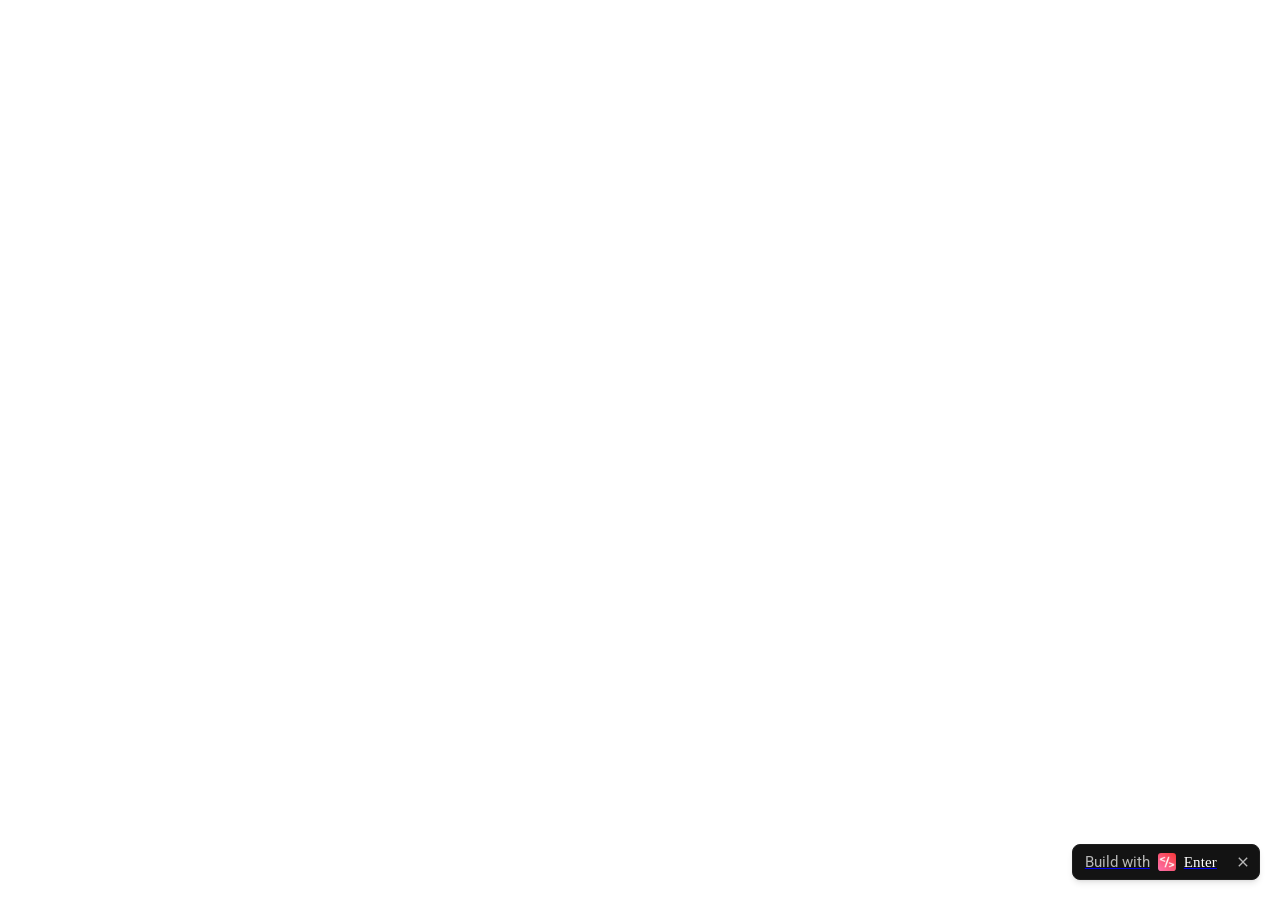
==== index.html @ 70ca48eb "Update index.html" ====
<!DOCTYPE html>
<html lang="en">
  <head>
    <meta charset="UTF-8" />
    <link href="/favicon.ico" rel="icon shortcut" />
    <meta name="viewport" content="width=device-width, initial-scale=1.0" />
    <link rel="preconnect" href="https://fonts.googleapis.com" />
    <link rel="preconnect" href="https://fonts.gstatic.com" crossorigin />
    <link
      href="https://fonts.googleapis.com/css2?family=Bebas+Neue&family=Sora:wght@300;400;600;700&family=Playfair+Display:ital,wght@1,700&display=swap"
      rel="stylesheet"
    />
    <title>Abarie.com – Nigeria's Rib-Cracker</title>
    <meta name="description" content="Enter Generated Project" />
    <meta name="author" content="Enter" />

    <meta property="og:title" content="Enter - chat to build websites & apps" />
    <meta
      property="og:description"
      content="Go from your creative idea to launch your Apps in minutes by Chat and Enter."
    />
    <meta
      property="og:image"
      content="https://jtrrmltzqcfjkvribmwe.supabase.co/storage/v1/object/public/enter/enter-og-image-square-1.jpeg"
    />
    <script type="module" crossorigin src="/assets/index-CHfMSlxr.js"></script>
    <link rel="stylesheet" crossorigin href="/assets/index-CWgQbFQ6.css" />
    <link
      href="https://fonts.googleapis.com/css2?family=Inter:wght@100;200;300;400;500;600;700;800;900;950&family=Poppins:wght@100;200;300;400;500;600;700;800;900;950&family=Roboto:wght@100;200;300;400;500;600;700;800;900;950&display=swap"
      rel="stylesheet"
    />

    <script>
      (function () {
        window.__earlyErrors__ = [];
        window.__earlyConsoleLogs__ = [];

        const earlyErrorHandler = function (event) {
          window.__earlyErrors__.push({
            type: "error",
            message: event.message,
            filename: event.filename,
            lineno: event.lineno,
            colno: event.colno,
            error: event.error
              ? {
                  name: event.error.name,
                  message: event.error.message,
                  stack: event.error.stack,
                }
              : null,
            timestamp: Date.now(),
          });
        };
        window.addEventListener("error", earlyErrorHandler, true);

        const earlyRejectionHandler = function (event) {
          const reason = event.reason;
          window.__earlyErrors__.push({
            type: "unhandledrejection",
            reason:
              reason instanceof Error
                ? {
                    name: reason.name,
                    message: reason.message,
                    stack: reason.stack,
                  }
                : String(reason),
            timestamp: Date.now(),
          });
        };
        window.addEventListener("unhandledrejection", earlyRejectionHandler, true);

        const originalConsoleError = console.error;
        const originalConsoleWarn = console.warn;

        console.error = function (...args) {
          originalConsoleError.apply(console, args);

          window.__earlyConsoleLogs__.push({
            type: "error",
            args: args.map((arg) => {
              if (arg instanceof Error) {
                return {
                  name: arg.name,
                  message: arg.message,
                  stack: arg.stack,
                };
              }
              try {
                return String(arg);
              } catch {
                return "[Unstringifiable]";
              }
            }),
            timestamp: Date.now(),
          });
        };

        console.warn = function (...args) {
          originalConsoleWarn.apply(console, args);

          window.__earlyConsoleLogs__.push({
            type: "warn",
            args: args.map((arg) => {
              try {
                return String(arg);
              } catch {
                return "[Unstringifiable]";
              }
            }),
            timestamp: Date.now(),
          });
        };

        window.__cleanupEarlyErrorHandlers__ = function () {
          window.removeEventListener("error", earlyErrorHandler, true);
          window.removeEventListener("unhandledrejection", earlyRejectionHandler, true);

          console.error = originalConsoleError;
          console.warn = originalConsoleWarn;

          delete window.__cleanupEarlyErrorHandlers__;
        };
      })();

      window.addEventListener("message", (event) => {
        if (event.data.type === "inject-script") {
          try {
            console.log("Executing injector script in sandbox...");

            const script = document.createElement("script");
            script.textContent = event.data.script;
            document.head.appendChild(script);
            console.log("Injector script executed successfully");
          } catch (error) {
            console.error("Failed to execute injector script:", error);
          }
        }
      });
    </script>
    <style>
      #enter-badge {
        z-index: 10000000000;
        position: fixed;
        bottom: 20px;
        right: 20px;
        display: inline-flex;
        align-items: center;
        box-sizing: border-box;

        .build-with-container {
          display: inline-flex;
          padding: 8px 8px 8px 12px;
          align-items: center;
          gap: 18px;
          border-radius: 8px;
          border: 1px solid #1f1f1f;
          background: #131313;
          box-shadow:
            0 4px 6px -1px rgba(0, 0, 0, 0.1),
            0 2px 4px -2px rgba(0, 0, 0, 0.1);
        }

        .content-wrapper {
          display: inline-flex;
          align-items: center;
          gap: 8px;
        }

        .build-with {
          color: rgba(255, 255, 255, 0.7);
          font-family: Roboto;
          font-size: 15px;
          font-style: normal;
          font-weight: 400;
          line-height: normal;
        }

        .favicon {
          width: 18px;
          height: 18px;
          border-radius: 3.111px;
        }

        .title {
          color: #fff;
          font-family: "Ubuntu Sans";
          font-size: 15px;
          font-style: normal;
          font-weight: 500;
          line-height: normal;
          letter-spacing: 0.15px;
        }

        .close-button {
          width: 16px;
          height: 16px;
          flex-shrink: 0;
          aspect-ratio: 1/1;
          display: flex;
          justify-content: center;
          align-items: center;
        }
      }
    </style>
  </head>

  <body>
    <div id="root"></div>
    <!-- IMPORTANT: DO NOT REMOVE THIS SCRIPT TAG OR THIS VERY COMMENT! -->
    <a id="enter-badge" target="_blank" href="https://enter.converge.ai">
      <div class="build-with-container">
        <div class="content-wrapper">
          <span class="build-with">Build with</span>
          <img
            class="favicon"
            src="
[data-uri]
"
          />
          <span class="title">Enter</span>
        </div>
        <div id="enter-badge-close" class="close-button">
          <svg xmlns="http://www.w3.org/2000/svg" width="16" height="16" viewBox="0 0 16 16" fill="none">
            <mask
              id="mask0_9401_50408"
              style="mask-type: luminance"
              maskUnits="userSpaceOnUse"
              x="0"
              y="0"
              width="16"
              height="16"
            >
              <rect width="16" height="16" fill="white"></rect>
            </mask>
            <g mask="url(#mask0_9401_50408)">
              <path
                d="M4.26683 12.6673L3.3335 11.734L7.06683 8.00065L3.3335 4.26732L4.26683 3.33398L8.00016 7.06732L11.7335 3.33398L12.6668 4.26732L8.9335 8.00065L12.6668 11.734L11.7335 12.6673L8.00016 8.93398L4.26683 12.6673Z"
                fill="white"
                fill-opacity="0.7"
              ></path>
            </g>
          </svg>
        </div>
      </div>
    </a>
    <script>
      if (window.self !== window.top || navigator.userAgent.includes("puppeteer")) {
        var badge = document.getElementById("enter-badge");
        if (badge) {
          badge.style.display = "none";
        }
      }
      var closeButton = document.getElementById("enter-badge-close");
      if (closeButton) {
        closeButton.addEventListener("click", function (event) {
          event.preventDefault();
          event.stopPropagation();
          var badge = document.getElementById("enter-badge");
          if (badge) {
            badge.style.display = "none";
          }
        });
      }
    </script>
  </body>
</html>
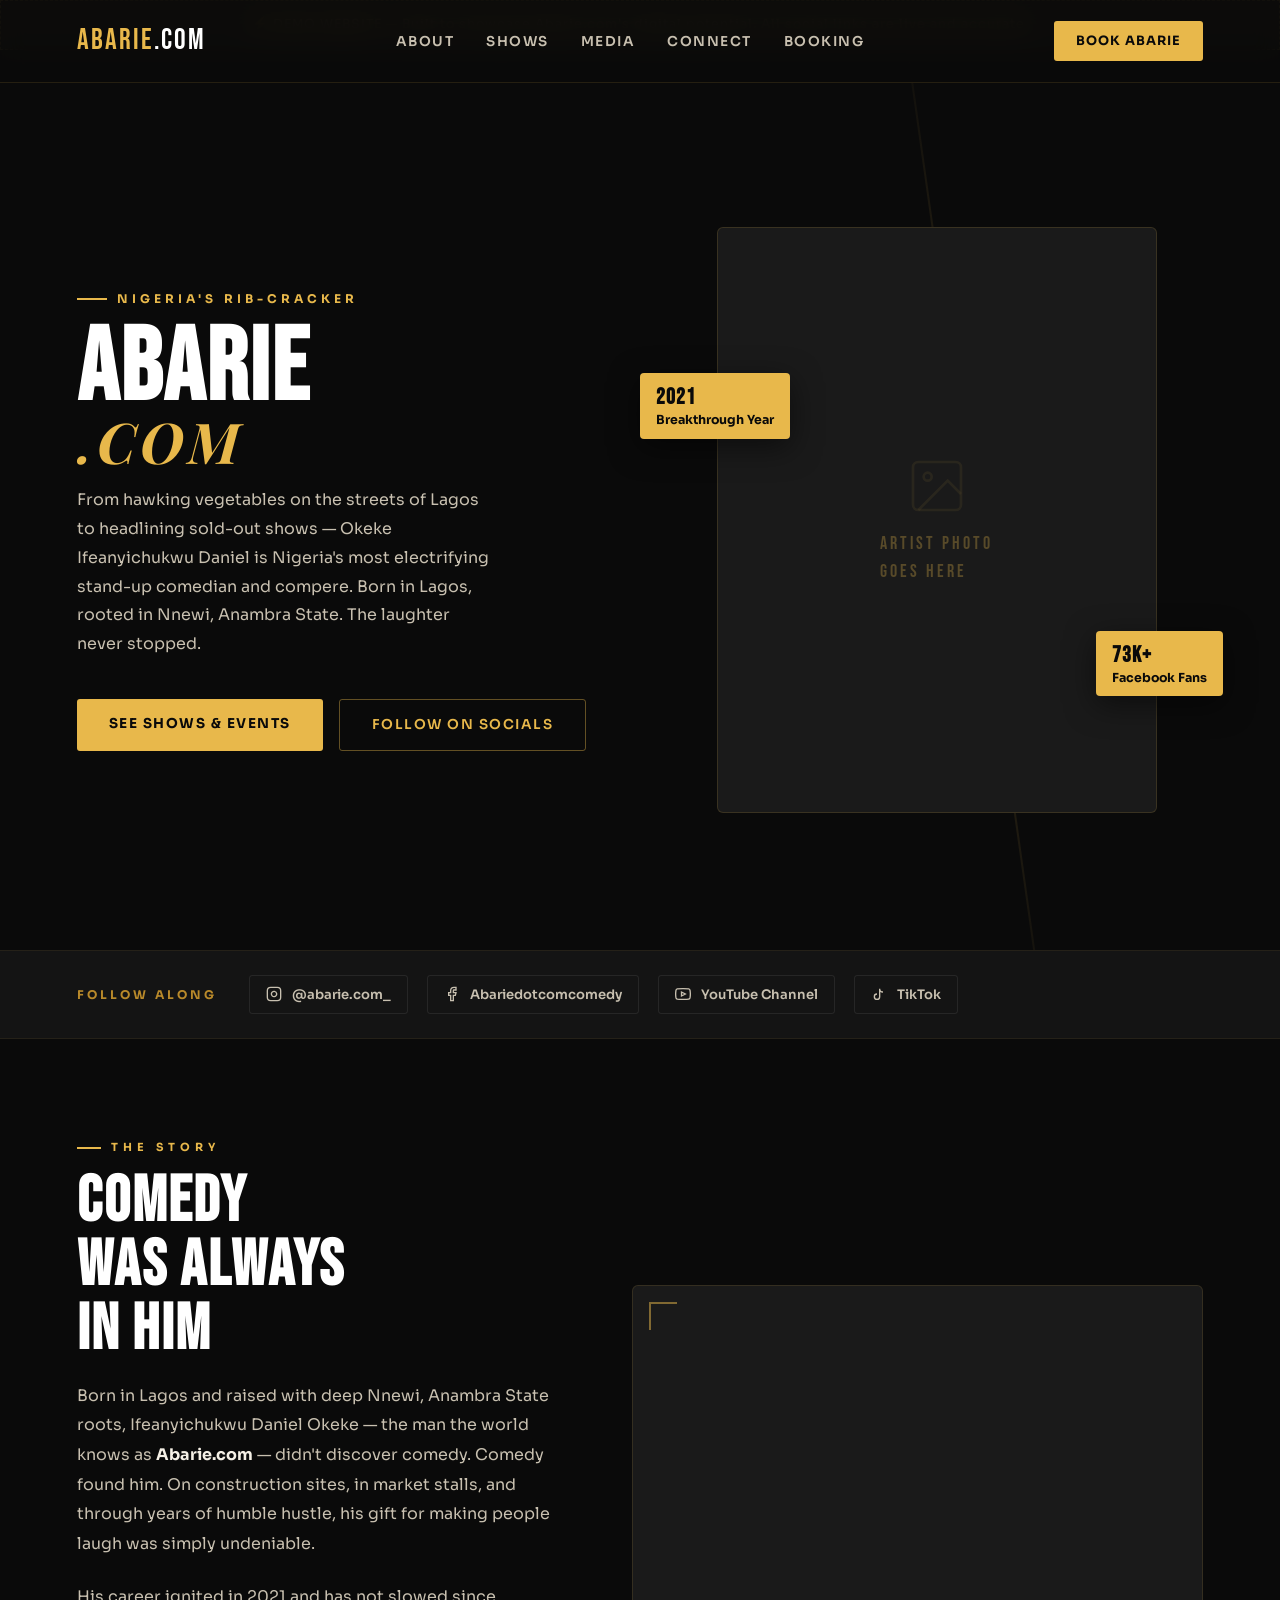
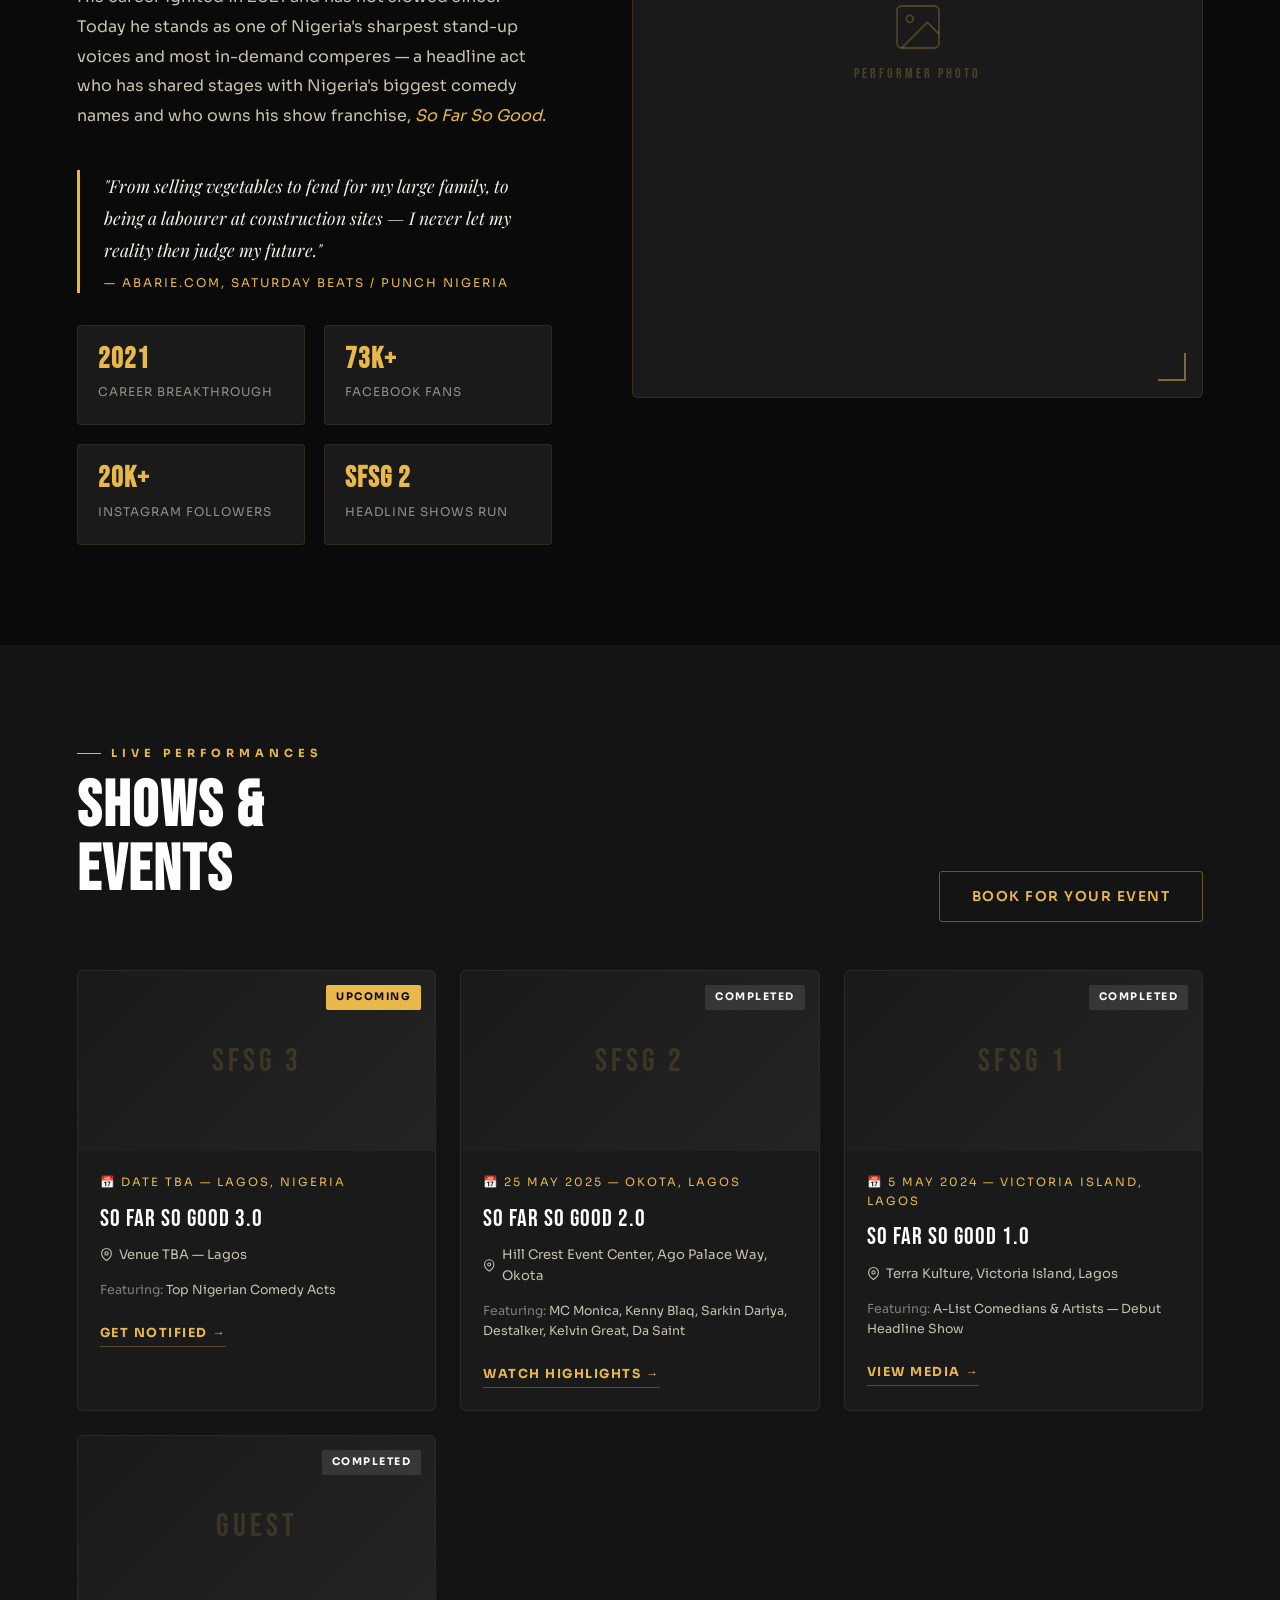
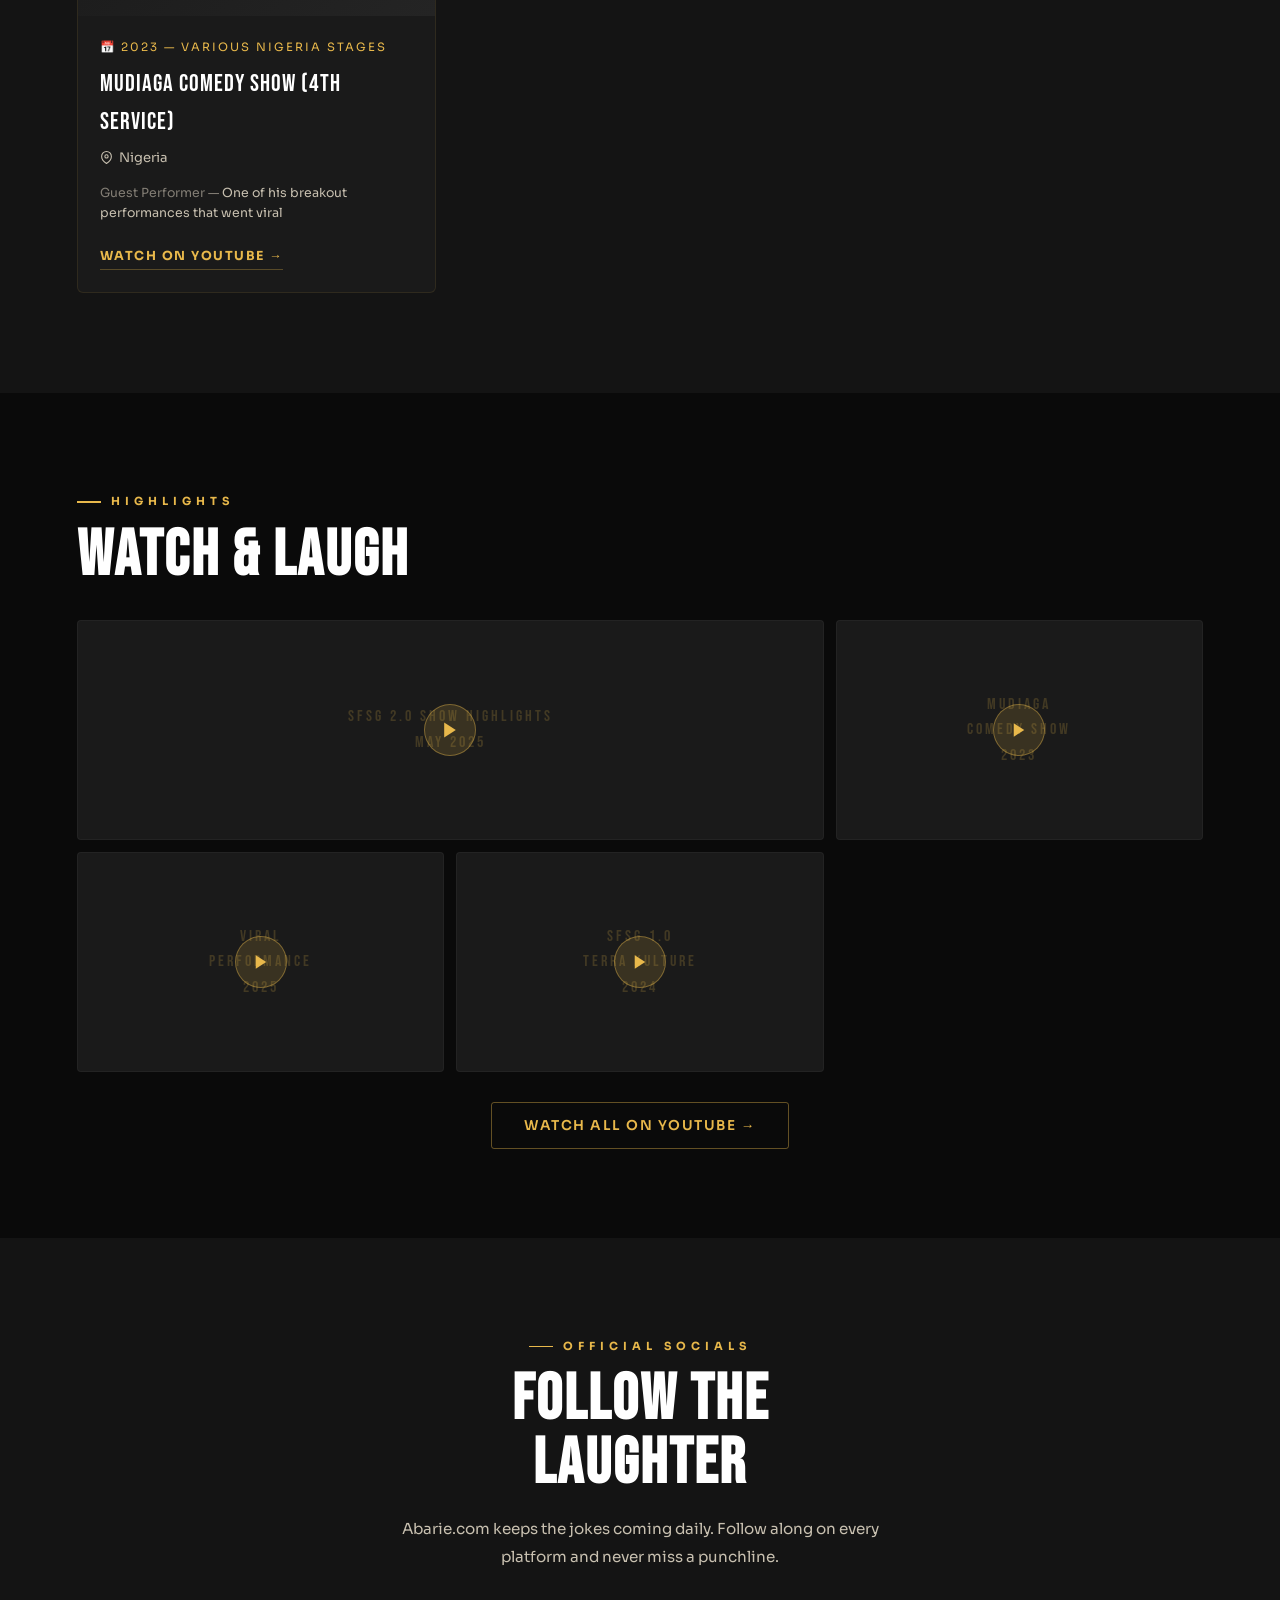
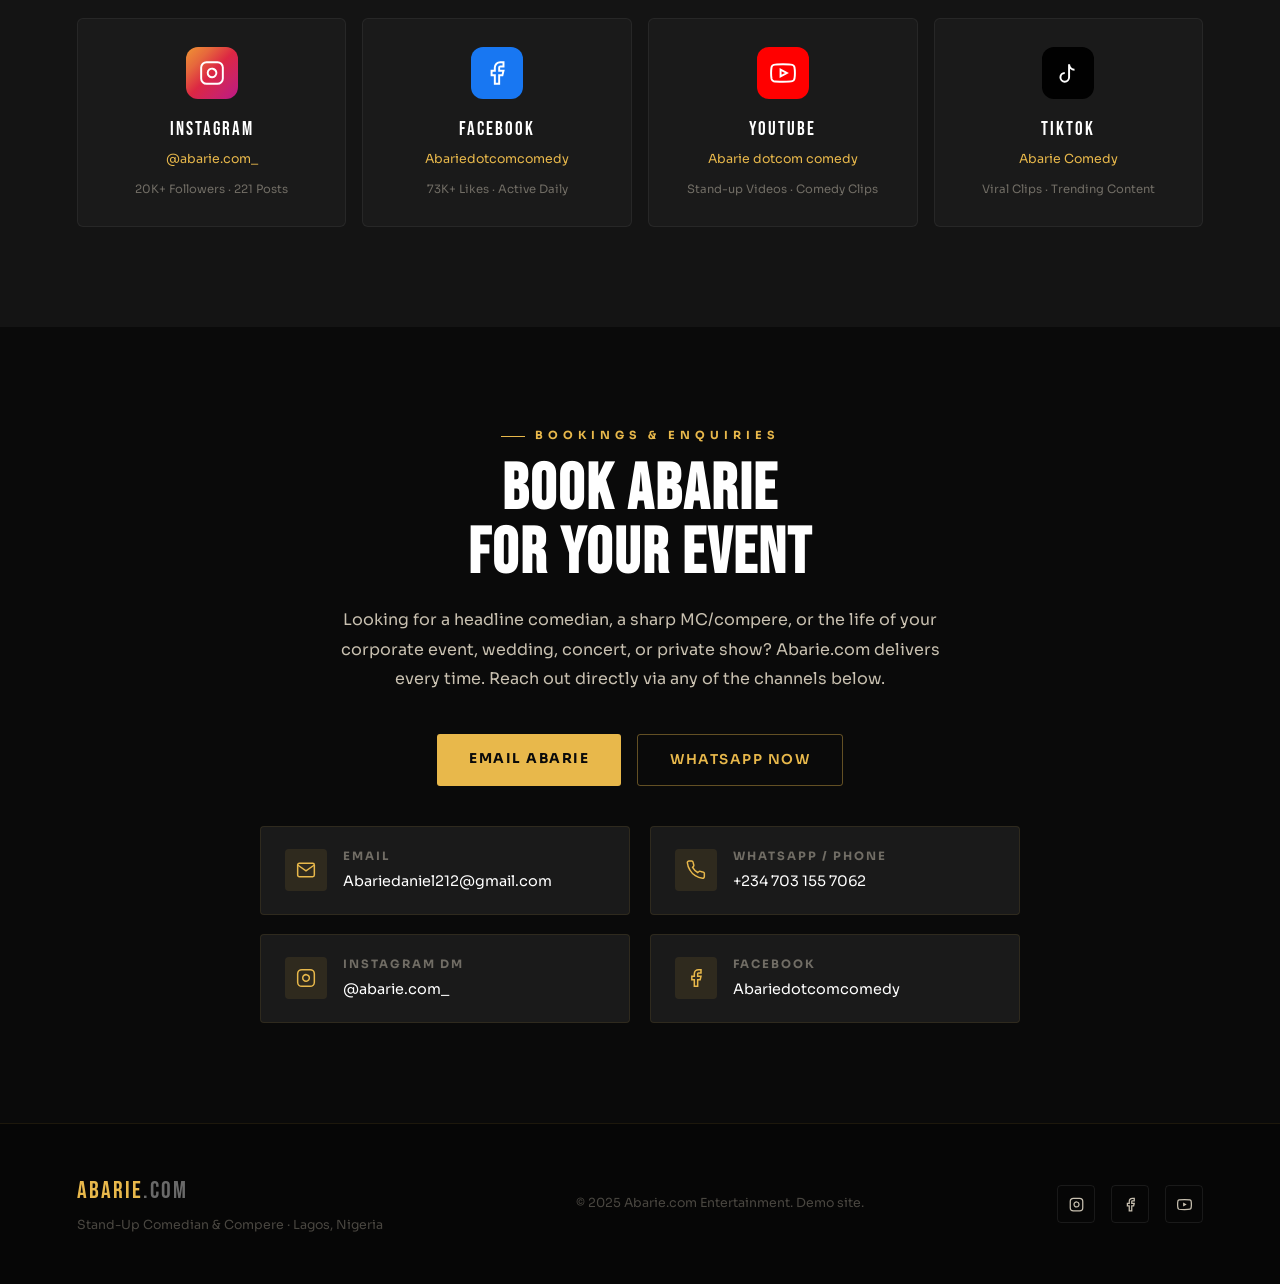
==== commit c2d554c0: "Update index.html" ====
--- a/index.html
+++ b/index.html
@@ -1,268 +1,428 @@
 <!DOCTYPE html>
 <html lang="en">
-  <head>
-    <meta charset="UTF-8" />
-    <link href="/favicon.ico" rel="icon shortcut" />
-    <meta name="viewport" content="width=device-width, initial-scale=1.0" />
-    <link rel="preconnect" href="https://fonts.googleapis.com" />
-    <link rel="preconnect" href="https://fonts.gstatic.com" crossorigin />
-    <link
-      href="https://fonts.googleapis.com/css2?family=Bebas+Neue&family=Sora:wght@300;400;600;700&family=Playfair+Display:ital,wght@1,700&display=swap"
-      rel="stylesheet"
-    />
-    <title>Abarie.com – Nigeria's Rib-Cracker</title>
-    <meta name="description" content="Enter Generated Project" />
-    <meta name="author" content="Enter" />
-
-    <meta property="og:title" content="Enter - chat to build websites & apps" />
-    <meta
-      property="og:description"
-      content="Go from your creative idea to launch your Apps in minutes by Chat and Enter."
-    />
-    <meta
-      property="og:image"
-      content="https://jtrrmltzqcfjkvribmwe.supabase.co/storage/v1/object/public/enter/enter-og-image-square-1.jpeg"
-    />
-    <script type="module" crossorigin src="/assets/index-CHfMSlxr.js"></script>
-    <link rel="stylesheet" crossorigin href="/assets/index-CWgQbFQ6.css" />
-    <link
-      href="https://fonts.googleapis.com/css2?family=Inter:wght@100;200;300;400;500;600;700;800;900;950&family=Poppins:wght@100;200;300;400;500;600;700;800;900;950&family=Roboto:wght@100;200;300;400;500;600;700;800;900;950&display=swap"
-      rel="stylesheet"
-    />
-
-    <script>
-      (function () {
-        window.__earlyErrors__ = [];
-        window.__earlyConsoleLogs__ = [];
-
-        const earlyErrorHandler = function (event) {
-          window.__earlyErrors__.push({
-            type: "error",
-            message: event.message,
-            filename: event.filename,
-            lineno: event.lineno,
-            colno: event.colno,
-            error: event.error
-              ? {
-                  name: event.error.name,
-                  message: event.error.message,
-                  stack: event.error.stack,
-                }
-              : null,
-            timestamp: Date.now(),
-          });
-        };
-        window.addEventListener("error", earlyErrorHandler, true);
-
-        const earlyRejectionHandler = function (event) {
-          const reason = event.reason;
-          window.__earlyErrors__.push({
-            type: "unhandledrejection",
-            reason:
-              reason instanceof Error
-                ? {
-                    name: reason.name,
-                    message: reason.message,
-                    stack: reason.stack,
-                  }
-                : String(reason),
-            timestamp: Date.now(),
-          });
-        };
-        window.addEventListener("unhandledrejection", earlyRejectionHandler, true);
-
-        const originalConsoleError = console.error;
-        const originalConsoleWarn = console.warn;
-
-        console.error = function (...args) {
-          originalConsoleError.apply(console, args);
-
-          window.__earlyConsoleLogs__.push({
-            type: "error",
-            args: args.map((arg) => {
-              if (arg instanceof Error) {
-                return {
-                  name: arg.name,
-                  message: arg.message,
-                  stack: arg.stack,
-                };
-              }
-              try {
-                return String(arg);
-              } catch {
-                return "[Unstringifiable]";
-              }
-            }),
-            timestamp: Date.now(),
-          });
-        };
-
-        console.warn = function (...args) {
-          originalConsoleWarn.apply(console, args);
-
-          window.__earlyConsoleLogs__.push({
-            type: "warn",
-            args: args.map((arg) => {
-              try {
-                return String(arg);
-              } catch {
-                return "[Unstringifiable]";
-              }
-            }),
-            timestamp: Date.now(),
-          });
-        };
-
-        window.__cleanupEarlyErrorHandlers__ = function () {
-          window.removeEventListener("error", earlyErrorHandler, true);
-          window.removeEventListener("unhandledrejection", earlyRejectionHandler, true);
-
-          console.error = originalConsoleError;
-          console.warn = originalConsoleWarn;
-
-          delete window.__cleanupEarlyErrorHandlers__;
-        };
-      })();
-
-      window.addEventListener("message", (event) => {
-        if (event.data.type === "inject-script") {
-          try {
-            console.log("Executing injector script in sandbox...");
-
-            const script = document.createElement("script");
-            script.textContent = event.data.script;
-            document.head.appendChild(script);
-            console.log("Injector script executed successfully");
-          } catch (error) {
-            console.error("Failed to execute injector script:", error);
-          }
-        }
-      });
-    </script>
-    <style>
-      #enter-badge {
-        z-index: 10000000000;
-        position: fixed;
-        bottom: 20px;
-        right: 20px;
-        display: inline-flex;
-        align-items: center;
-        box-sizing: border-box;
-
-        .build-with-container {
-          display: inline-flex;
-          padding: 8px 8px 8px 12px;
-          align-items: center;
-          gap: 18px;
-          border-radius: 8px;
-          border: 1px solid #1f1f1f;
-          background: #131313;
-          box-shadow:
-            0 4px 6px -1px rgba(0, 0, 0, 0.1),
-            0 2px 4px -2px rgba(0, 0, 0, 0.1);
-        }
-
-        .content-wrapper {
-          display: inline-flex;
-          align-items: center;
-          gap: 8px;
-        }
-
-        .build-with {
-          color: rgba(255, 255, 255, 0.7);
-          font-family: Roboto;
-          font-size: 15px;
-          font-style: normal;
-          font-weight: 400;
-          line-height: normal;
-        }
-
-        .favicon {
-          width: 18px;
-          height: 18px;
-          border-radius: 3.111px;
-        }
-
-        .title {
-          color: #fff;
-          font-family: "Ubuntu Sans";
-          font-size: 15px;
-          font-style: normal;
-          font-weight: 500;
-          line-height: normal;
-          letter-spacing: 0.15px;
-        }
-
-        .close-button {
-          width: 16px;
-          height: 16px;
-          flex-shrink: 0;
-          aspect-ratio: 1/1;
-          display: flex;
-          justify-content: center;
-          align-items: center;
-        }
-      }
-    </style>
-  </head>
-
-  <body>
-    <div id="root"></div>
-    <!-- IMPORTANT: DO NOT REMOVE THIS SCRIPT TAG OR THIS VERY COMMENT! -->
-    <a id="enter-badge" target="_blank" href="https://enter.converge.ai">
-      <div class="build-with-container">
-        <div class="content-wrapper">
-          <span class="build-with">Build with</span>
-          <img
-            class="favicon"
-            src="
-[data-uri]
-"
-          />
-          <span class="title">Enter</span>
-        </div>
-        <div id="enter-badge-close" class="close-button">
-          <svg xmlns="http://www.w3.org/2000/svg" width="16" height="16" viewBox="0 0 16 16" fill="none">
-            <mask
-              id="mask0_9401_50408"
-              style="mask-type: luminance"
-              maskUnits="userSpaceOnUse"
-              x="0"
-              y="0"
-              width="16"
-              height="16"
-            >
-              <rect width="16" height="16" fill="white"></rect>
-            </mask>
-            <g mask="url(#mask0_9401_50408)">
-              <path
-                d="M4.26683 12.6673L3.3335 11.734L7.06683 8.00065L3.3335 4.26732L4.26683 3.33398L8.00016 7.06732L11.7335 3.33398L12.6668 4.26732L8.9335 8.00065L12.6668 11.734L11.7335 12.6673L8.00016 8.93398L4.26683 12.6673Z"
-                fill="white"
-                fill-opacity="0.7"
-              ></path>
-            </g>
-          </svg>
-        </div>
-      </div>
-    </a>
-    <script>
-      if (window.self !== window.top || navigator.userAgent.includes("puppeteer")) {
-        var badge = document.getElementById("enter-badge");
-        if (badge) {
-          badge.style.display = "none";
-        }
-      }
-      var closeButton = document.getElementById("enter-badge-close");
-      if (closeButton) {
-        closeButton.addEventListener("click", function (event) {
-          event.preventDefault();
-          event.stopPropagation();
-          var badge = document.getElementById("enter-badge");
-          if (badge) {
-            badge.style.display = "none";
-          }
-        });
-      }
-    </script>
-  </body>
+<head>
+  <meta charset="UTF-8" />
+  <meta name="viewport" content="width=device-width, initial-scale=1.0"/>
+  <title>Abarie.com – Nigeria's Rib-Cracker</title>
+  <link href="https://fonts.googleapis.com/css2?family=Bebas+Neue&family=Sora:wght@300;400;600;700&family=Playfair+Display:ital,wght@1,700&display=swap" rel="stylesheet"/>
+  <style>
+    :root {
+      --black:    #0a0a0a;
+      --deepGray: #141414;
+      --card:     #1a1a1a;
+      --gold:     #e8b84b;
+      --goldDim:  #b8892a;
+      --cream:    #f5f0e6;
+      --white:    #ffffff;
+      --text:     #c8c0b0;
+      --accent:   #e84b4b;
+    }
+    *, *::before, *::after { box-sizing: border-box; margin: 0; padding: 0; }
+    html { scroll-behavior: smooth; }
+    body { background: var(--black); color: var(--text); font-family: 'Sora', sans-serif; font-size: 16px; line-height: 1.6; overflow-x: hidden; }
+
+    /* NAV */
+    nav { position: fixed; top: 0; left: 0; right: 0; z-index: 100; display: flex; align-items: center; justify-content: space-between; padding: 18px 6vw; background: rgba(10,10,10,0.85); backdrop-filter: blur(14px); border-bottom: 1px solid rgba(232,184,75,0.12); }
+    .nav-logo { font-family: 'Bebas Neue', sans-serif; font-size: 1.8rem; color: var(--gold); letter-spacing: 2px; text-decoration: none; }
+    .nav-logo span { color: var(--white); }
+    .nav-links { display: flex; gap: 2rem; list-style: none; }
+    .nav-links a { color: var(--text); text-decoration: none; font-size: 0.85rem; font-weight: 600; letter-spacing: 1.5px; text-transform: uppercase; transition: color .2s; }
+    .nav-links a:hover { color: var(--gold); }
+    .nav-book { background: var(--gold); color: var(--black); padding: 10px 22px; border-radius: 3px; font-size: 0.8rem; font-weight: 700; letter-spacing: 1px; text-transform: uppercase; text-decoration: none; transition: background .2s; }
+    .nav-book:hover { background: var(--goldDim); }
+
+    /* HERO */
+    .hero { min-height: 100vh; display: grid; grid-template-columns: 1fr 1fr; align-items: center; padding: 120px 6vw 80px; gap: 60px; position: relative; overflow: hidden; }
+    .hero::before { content: ''; position: absolute; top: -10%; right: 30%; width: 2px; height: 130%; background: linear-gradient(to bottom, transparent, var(--gold), transparent); opacity: 0.18; transform: rotate(-8deg); transform-origin: top; }
+    .hero-tag { font-size: 0.75rem; letter-spacing: 4px; text-transform: uppercase; color: var(--gold); font-weight: 700; margin-bottom: 1rem; display: flex; align-items: center; gap: 10px; }
+    .hero-tag::before { content: ''; display: inline-block; width: 30px; height: 2px; background: var(--gold); }
+    .hero h1 { font-family: 'Bebas Neue', sans-serif; font-size: clamp(4rem, 8vw, 8rem); line-height: 0.9; color: var(--white); letter-spacing: 2px; margin-bottom: 1.2rem; }
+    .hero h1 em { font-family: 'Playfair Display', serif; color: var(--gold); font-size: 0.55em; display: block; letter-spacing: 4px; }
+    .hero-desc { font-size: 1rem; color: var(--text); max-width: 420px; margin-bottom: 2.5rem; line-height: 1.8; }
+    .hero-btns { display: flex; gap: 1rem; flex-wrap: wrap; }
+    .btn-primary { background: var(--gold); color: var(--black); padding: 14px 32px; border-radius: 3px; font-weight: 700; font-size: 0.85rem; letter-spacing: 1.5px; text-transform: uppercase; text-decoration: none; transition: transform .15s, background .2s; }
+    .btn-primary:hover { background: var(--goldDim); transform: translateY(-2px); }
+    .btn-outline { border: 1.5px solid rgba(232,184,75,0.4); color: var(--gold); padding: 14px 32px; border-radius: 3px; font-weight: 600; font-size: 0.85rem; letter-spacing: 1.5px; text-transform: uppercase; text-decoration: none; transition: border-color .2s, background .2s; }
+    .btn-outline:hover { border-color: var(--gold); background: rgba(232,184,75,0.06); }
+    .hero-img-wrap { position: relative; display: flex; justify-content: center; }
+    .hero-img-frame { width: 100%; max-width: 440px; aspect-ratio: 3/4; background: var(--card); border-radius: 6px; overflow: hidden; position: relative; border: 1px solid rgba(232,184,75,0.15); }
+    .hero-img-placeholder { width: 100%; height: 100%; display: flex; flex-direction: column; align-items: center; justify-content: center; gap: 12px; color: rgba(232,184,75,0.3); font-family: 'Bebas Neue', sans-serif; font-size: 1.1rem; letter-spacing: 3px; }
+    .hero-img-placeholder svg { opacity: 0.25; }
+    .stat-chip { position: absolute; background: var(--gold); color: var(--black); border-radius: 4px; padding: 10px 16px; font-weight: 700; font-size: 0.78rem; line-height: 1.3; box-shadow: 0 8px 30px rgba(0,0,0,0.5); }
+    .stat-chip span { display: block; font-size: 1.4rem; font-family: 'Bebas Neue', sans-serif; letter-spacing: 1px; }
+    .stat-chip.left { left: -30px; top: 25%; }
+    .stat-chip.bottom { right: -20px; bottom: 20%; }
+
+    /* SOCIAL STRIP */
+    .social-strip { background: var(--deepGray); border-top: 1px solid rgba(232,184,75,0.08); border-bottom: 1px solid rgba(232,184,75,0.08); padding: 24px 6vw; display: flex; align-items: center; gap: 2rem; flex-wrap: wrap; }
+    .social-strip p { font-size: 0.75rem; letter-spacing: 3px; text-transform: uppercase; color: var(--goldDim); font-weight: 700; white-space: nowrap; }
+    .social-icons { display: flex; gap: 1.2rem; flex-wrap: wrap; }
+    .social-link { display: flex; align-items: center; gap: 10px; text-decoration: none; color: var(--text); font-size: 0.82rem; font-weight: 600; padding: 8px 16px; border: 1px solid rgba(255,255,255,0.08); border-radius: 3px; transition: border-color .2s, color .2s; }
+    .social-link:hover { border-color: var(--gold); color: var(--gold); }
+
+    /* SECTIONS */
+    section { padding: 100px 6vw; }
+    .section-tag { font-size: 0.7rem; letter-spacing: 5px; text-transform: uppercase; color: var(--gold); font-weight: 700; margin-bottom: 0.8rem; display: flex; align-items: center; gap: 10px; }
+    .section-tag::before { content: ''; display: inline-block; width: 24px; height: 1.5px; background: var(--gold); }
+    .section-title { font-family: 'Bebas Neue', sans-serif; font-size: clamp(2.4rem, 5vw, 4rem); color: var(--white); letter-spacing: 2px; line-height: 1; margin-bottom: 1.2rem; }
+    .section-body { color: var(--text); max-width: 600px; line-height: 1.85; margin-bottom: 2.5rem; }
+
+    /* ABOUT */
+    .about-grid { display: grid; grid-template-columns: 1fr 1.2fr; gap: 80px; align-items: center; }
+    .about-facts { margin-top: 2rem; display: grid; grid-template-columns: 1fr 1fr; gap: 1.2rem; }
+    .fact-card { background: var(--card); border: 1px solid rgba(232,184,75,0.1); border-radius: 4px; padding: 20px; }
+    .fact-card strong { display: block; font-family: 'Bebas Neue', sans-serif; font-size: 1.8rem; color: var(--gold); letter-spacing: 1px; line-height: 1; margin-bottom: 4px; }
+    .fact-card small { font-size: 0.75rem; letter-spacing: 1px; color: rgba(200,192,176,0.7); text-transform: uppercase; }
+    .quote-block { border-left: 3px solid var(--gold); padding-left: 24px; margin-top: 2rem; }
+    .quote-block p { font-family: 'Playfair Display', serif; font-style: italic; font-size: 1.1rem; color: var(--cream); line-height: 1.8; }
+    .quote-block cite { display: block; margin-top: 8px; font-size: 0.75rem; letter-spacing: 2px; text-transform: uppercase; color: var(--gold); font-style: normal; }
+    .about-image { width: 100%; aspect-ratio: 4/5; background: var(--card); border-radius: 6px; position: relative; overflow: hidden; border: 1px solid rgba(232,184,75,0.12); display: flex; align-items: center; justify-content: center; }
+    .about-image-placeholder { text-align: center; color: rgba(232,184,75,0.25); font-family: 'Bebas Neue', sans-serif; letter-spacing: 3px; font-size: 0.9rem; }
+    .about-image::before, .about-image::after { content: ''; position: absolute; width: 28px; height: 28px; border-color: var(--gold); border-style: solid; opacity: 0.5; }
+    .about-image::before { top: 16px; left: 16px; border-width: 2px 0 0 2px; }
+    .about-image::after { bottom: 16px; right: 16px; border-width: 0 2px 2px 0; }
+
+    /* SHOWS */
+    .shows-bg { background: var(--deepGray); }
+    .shows-header { display: flex; align-items: flex-end; justify-content: space-between; margin-bottom: 3rem; flex-wrap: wrap; gap: 1rem; }
+    .shows-grid { display: grid; grid-template-columns: repeat(auto-fill, minmax(300px, 1fr)); gap: 1.5rem; }
+    .show-card { background: var(--card); border: 1px solid rgba(232,184,75,0.1); border-radius: 6px; overflow: hidden; transition: border-color .25s, transform .2s; }
+    .show-card:hover { border-color: var(--gold); transform: translateY(-4px); }
+    .show-card-thumb { height: 180px; background: linear-gradient(135deg, #1a1a1a 0%, #242424 100%); display: flex; align-items: center; justify-content: center; position: relative; overflow: hidden; }
+    .show-card-thumb .show-label { font-family: 'Bebas Neue', sans-serif; font-size: 2rem; color: rgba(232,184,75,0.15); letter-spacing: 4px; }
+    .show-badge { position: absolute; top: 14px; right: 14px; color: white; font-size: 0.65rem; font-weight: 700; letter-spacing: 1.5px; text-transform: uppercase; padding: 4px 10px; border-radius: 2px; }
+    .show-badge.past { background: rgba(255,255,255,0.1); }
+    .show-badge.upcoming { background: var(--gold); color: var(--black); }
+    .show-card-body { padding: 22px; }
+    .show-card-date { font-size: 0.72rem; letter-spacing: 2px; text-transform: uppercase; color: var(--gold); margin-bottom: 8px; }
+    .show-card-title { font-family: 'Bebas Neue', sans-serif; font-size: 1.5rem; color: var(--white); letter-spacing: 1px; margin-bottom: 6px; }
+    .show-card-venue { font-size: 0.82rem; color: var(--text); margin-bottom: 16px; display: flex; align-items: center; gap: 6px; }
+    .show-card-feat { font-size: 0.78rem; color: rgba(200,192,176,0.6); margin-bottom: 18px; }
+    .show-card-feat span { color: var(--text); }
+    .show-card-link { display: inline-block; font-size: 0.78rem; font-weight: 700; letter-spacing: 1.5px; text-transform: uppercase; color: var(--gold); text-decoration: none; border-bottom: 1px solid rgba(232,184,75,0.3); padding-bottom: 2px; transition: border-color .2s; }
+    .show-card-link:hover { border-color: var(--gold); }
+
+    /* MEDIA */
+    .media-grid { display: grid; grid-template-columns: repeat(3, 1fr); grid-template-rows: repeat(2, 220px); gap: 12px; }
+    .media-cell { background: var(--card); border-radius: 4px; display: flex; align-items: center; justify-content: center; overflow: hidden; position: relative; border: 1px solid rgba(255,255,255,0.04); transition: border-color .2s; cursor: pointer; }
+    .media-cell:hover { border-color: rgba(232,184,75,0.3); }
+    .media-cell.wide { grid-column: span 2; }
+    .media-cell-label { font-family: 'Bebas Neue', sans-serif; font-size: 1rem; letter-spacing: 3px; color: rgba(232,184,75,0.2); text-align: center; padding: 16px; }
+    .play-btn { position: absolute; width: 52px; height: 52px; background: rgba(232,184,75,0.15); border: 1.5px solid rgba(232,184,75,0.4); border-radius: 50%; display: flex; align-items: center; justify-content: center; color: var(--gold); transition: background .2s; }
+    .media-cell:hover .play-btn { background: rgba(232,184,75,0.3); }
+
+    /* CONNECT */
+    .connect-bg { background: var(--deepGray); }
+    .connect-grid { display: grid; grid-template-columns: repeat(auto-fill, minmax(220px, 1fr)); gap: 1rem; }
+    .platform-card { background: var(--card); border: 1px solid rgba(255,255,255,0.06); border-radius: 6px; padding: 28px 24px; text-align: center; transition: border-color .25s, transform .2s; text-decoration: none; display: block; }
+    .platform-card:hover { border-color: var(--gold); transform: translateY(-4px); }
+    .platform-icon { width: 52px; height: 52px; border-radius: 12px; margin: 0 auto 16px; display: flex; align-items: center; justify-content: center; font-size: 1.6rem; }
+    .platform-name { font-family: 'Bebas Neue', sans-serif; font-size: 1.2rem; color: var(--white); letter-spacing: 2px; margin-bottom: 4px; }
+    .platform-handle { font-size: 0.78rem; color: var(--gold); margin-bottom: 10px; }
+    .platform-stat { font-size: 0.72rem; color: rgba(200,192,176,0.5); }
+
+    /* BOOKING */
+    .booking-wrap { max-width: 760px; margin: 0 auto; text-align: center; }
+    .booking-wrap .section-tag { justify-content: center; }
+    .booking-wrap .section-body { margin: 0 auto 2.5rem; text-align: center; }
+    .contact-grid { display: grid; grid-template-columns: 1fr 1fr; gap: 1.2rem; margin-top: 2.5rem; text-align: left; }
+    .contact-item { background: var(--card); border: 1px solid rgba(232,184,75,0.1); border-radius: 4px; padding: 20px 24px; display: flex; align-items: center; gap: 16px; }
+    .contact-icon { width: 42px; height: 42px; background: rgba(232,184,75,0.1); border-radius: 4px; display: flex; align-items: center; justify-content: center; flex-shrink: 0; color: var(--gold); }
+    .contact-item strong { display: block; font-size: 0.72rem; letter-spacing: 2px; text-transform: uppercase; color: rgba(200,192,176,0.5); margin-bottom: 3px; }
+    .contact-item a, .contact-item span { font-size: 0.9rem; color: var(--white); text-decoration: none; }
+    .contact-item a:hover { color: var(--gold); }
+
+    /* FOOTER */
+    footer { background: #060606; border-top: 1px solid rgba(232,184,75,0.1); padding: 48px 6vw; display: flex; align-items: center; justify-content: space-between; flex-wrap: wrap; gap: 1.5rem; }
+    .footer-logo { font-family: 'Bebas Neue', sans-serif; font-size: 1.5rem; color: var(--gold); letter-spacing: 2px; }
+    .footer-logo span { color: rgba(255,255,255,0.4); }
+    footer p { font-size: 0.78rem; color: rgba(200,192,176,0.35); }
+    .footer-social { display: flex; gap: 1rem; }
+    .footer-social a { width: 38px; height: 38px; border: 1px solid rgba(255,255,255,0.08); border-radius: 4px; display: flex; align-items: center; justify-content: center; color: var(--text); text-decoration: none; font-size: 0.85rem; transition: border-color .2s, color .2s; }
+    .footer-social a:hover { border-color: var(--gold); color: var(--gold); }
+
+    /* DEMO BANNER */
+    .demo-banner { background: rgba(232,184,75,0.08); border: 1px dashed rgba(232,184,75,0.35); text-align: center; padding: 14px 24px; font-size: 0.78rem; color: var(--gold); letter-spacing: 1px; }
+
+    /* RESPONSIVE */
+    @media (max-width: 900px) {
+      .hero { grid-template-columns: 1fr; padding-top: 100px; }
+      .hero-img-wrap { display: none; }
+      .about-grid { grid-template-columns: 1fr; }
+      .about-image { max-height: 300px; }
+      .media-grid { grid-template-columns: 1fr 1fr; }
+      .media-cell.wide { grid-column: span 1; }
+      .contact-grid { grid-template-columns: 1fr; }
+      .nav-links { display: none; }
+    }
+    @media (max-width: 600px) {
+      section { padding: 70px 5vw; }
+      .about-facts { grid-template-columns: 1fr 1fr; }
+      .media-grid { grid-template-columns: 1fr; grid-template-rows: auto; }
+    }
+  </style>
+</head>
+<body>
+
+  <div class="demo-banner">
+    ⚡ DEMO WEBSITE — Built to showcase Abarie.com's digital potential. All social links are live and accurate.
+  </div>
+
+  <nav>
+    <a href="#top" class="nav-logo">ABARIE<span>.COM</span></a>
+    <ul class="nav-links">
+      <li><a href="#about">About</a></li>
+      <li><a href="#shows">Shows</a></li>
+      <li><a href="#media">Media</a></li>
+      <li><a href="#connect">Connect</a></li>
+      <li><a href="#booking">Booking</a></li>
+    </ul>
+    <a href="#booking" class="nav-book">Book Abarie</a>
+  </nav>
+
+  <section class="hero" id="top">
+    <div class="hero-copy">
+      <div class="hero-tag">Nigeria's Rib-Cracker</div>
+      <h1>ABARIE<em>.COM</em></h1>
+      <p class="hero-desc">
+        From hawking vegetables on the streets of Lagos to headlining sold-out shows — Okeke Ifeanyichukwu Daniel is Nigeria's most electrifying stand-up comedian and compere. Born in Lagos, rooted in Nnewi, Anambra State. The laughter never stopped.
+      </p>
+      <div class="hero-btns">
+        <a href="#shows" class="btn-primary">See Shows &amp; Events</a>
+        <a href="#connect" class="btn-outline">Follow on Socials</a>
+      </div>
+    </div>
+    <div class="hero-img-wrap">
+      <div class="hero-img-frame">
+        <div class="hero-img-placeholder">
+          <svg width="64" height="64" viewBox="0 0 24 24" fill="none" stroke="currentColor" stroke-width="1"><rect x="3" y="3" width="18" height="18" rx="2"/><circle cx="8.5" cy="8.5" r="1.5"/><polyline points="21 15 16 10 5 21"/></svg>
+          ARTIST PHOTO<br/>GOES HERE
+        </div>
+      </div>
+      <div class="stat-chip left"><span>2021</span>Breakthrough Year</div>
+      <div class="stat-chip bottom"><span>73K+</span>Facebook Fans</div>
+    </div>
+  </section>
+
+  <div class="social-strip">
+    <p>Follow Along</p>
+    <div class="social-icons">
+      <a href="https://www.instagram.com/abarie.com_/" target="_blank" class="social-link">
+        <svg width="16" height="16" viewBox="0 0 24 24" fill="none" stroke="currentColor" stroke-width="2"><rect x="2" y="2" width="20" height="20" rx="5"/><path d="M16 11.37A4 4 0 1 1 12.63 8 4 4 0 0 1 16 11.37z"/><line x1="17.5" y1="6.5" x2="17.51" y2="6.5"/></svg>
+        @abarie.com_
+      </a>
+      <a href="https://www.facebook.com/Abariedotcomcomedy/" target="_blank" class="social-link">
+        <svg width="16" height="16" viewBox="0 0 24 24" fill="none" stroke="currentColor" stroke-width="2"><path d="M18 2h-3a5 5 0 0 0-5 5v3H7v4h3v8h4v-8h3l1-4h-4V7a1 1 0 0 1 1-1h3z"/></svg>
+        Abariedotcomcomedy
+      </a>
+      <a href="https://www.youtube.com/channel/UCqwQwJ-pYK1hlrEjAmgbw4Q" target="_blank" class="social-link">
+        <svg width="16" height="16" viewBox="0 0 24 24" fill="none" stroke="currentColor" stroke-width="2"><path d="M22.54 6.42a2.78 2.78 0 0 0-1.95-1.96C18.88 4 12 4 12 4s-6.88 0-8.59.46A2.78 2.78 0 0 0 1.46 6.42 29 29 0 0 0 1 12a29 29 0 0 0 .46 5.58A2.78 2.78 0 0 0 3.41 19.6C5.12 20 12 20 12 20s6.88 0 8.59-.46a2.78 2.78 0 0 0 1.95-1.95A29 29 0 0 0 23 12a29 29 0 0 0-.46-5.58z"/><polygon points="9.75 15.02 15.5 12 9.75 8.98 9.75 15.02"/></svg>
+        YouTube Channel
+      </a>
+      <a href="https://www.tiktok.com/discover/abarie-nigerian-comedian" target="_blank" class="social-link">
+        <svg width="16" height="16" viewBox="0 0 24 24" fill="none" stroke="currentColor" stroke-width="2"><path d="M9 12a4 4 0 1 0 4 4V4a5 5 0 0 0 5 5"/></svg>
+        TikTok
+      </a>
+    </div>
+  </div>
+
+  <section id="about">
+    <div class="about-grid">
+      <div>
+        <div class="section-tag">The Story</div>
+        <h2 class="section-title">COMEDY<br/>WAS ALWAYS<br/>IN HIM</h2>
+        <p class="section-body">Born in Lagos and raised with deep Nnewi, Anambra State roots, Ifeanyichukwu Daniel Okeke — the man the world knows as <strong style="color:var(--cream)">Abarie.com</strong> — didn't discover comedy. Comedy found him. On construction sites, in market stalls, and through years of humble hustle, his gift for making people laugh was simply undeniable.</p>
+        <p class="section-body" style="margin-top:-1rem;">His career ignited in 2021 and has not slowed since. Today he stands as one of Nigeria's sharpest stand-up voices and most in-demand comperes — a headline act who has shared stages with Nigeria's biggest comedy names and who owns his show franchise, <em style="color:var(--gold)">So Far So Good</em>.</p>
+        <div class="quote-block">
+          <p>"From selling vegetables to fend for my large family, to being a labourer at construction sites — I never let my reality then judge my future."</p>
+          <cite>— Abarie.com, Saturday Beats / Punch Nigeria</cite>
+        </div>
+        <div class="about-facts">
+          <div class="fact-card"><strong>2021</strong><small>Career Breakthrough</small></div>
+          <div class="fact-card"><strong>73K+</strong><small>Facebook Fans</small></div>
+          <div class="fact-card"><strong>20K+</strong><small>Instagram Followers</small></div>
+          <div class="fact-card"><strong>SFSG 2</strong><small>Headline Shows Run</small></div>
+        </div>
+      </div>
+      <div>
+        <div class="about-image">
+          <div class="about-image-placeholder">
+            <svg width="56" height="56" viewBox="0 0 24 24" fill="none" stroke="currentColor" stroke-width="0.8"><rect x="3" y="3" width="18" height="18" rx="2"/><circle cx="8.5" cy="8.5" r="1.5"/><polyline points="21 15 16 10 5 21"/></svg>
+            <br/>PERFORMER PHOTO
+          </div>
+        </div>
+      </div>
+    </div>
+  </section>
+
+  <section id="shows" class="shows-bg">
+    <div class="shows-header">
+      <div>
+        <div class="section-tag">Live Performances</div>
+        <h2 class="section-title">SHOWS &amp;<br/>EVENTS</h2>
+      </div>
+      <a href="#booking" class="btn-outline">Book for Your Event</a>
+    </div>
+    <div class="shows-grid">
+      <div class="show-card">
+        <div class="show-card-thumb"><span class="show-label">SFSG 3</span><div class="show-badge upcoming">Upcoming</div></div>
+        <div class="show-card-body">
+          <div class="show-card-date">📅 Date TBA — Lagos, Nigeria</div>
+          <div class="show-card-title">SO FAR SO GOOD 3.0</div>
+          <div class="show-card-venue"><svg width="13" height="13" viewBox="0 0 24 24" fill="none" stroke="currentColor" stroke-width="2"><path d="M21 10c0 7-9 13-9 13s-9-6-9-13a9 9 0 0 1 18 0z"/><circle cx="12" cy="10" r="3"/></svg>Venue TBA — Lagos</div>
+          <div class="show-card-feat">Featuring: <span>Top Nigerian Comedy Acts</span></div>
+          <a href="#booking" class="show-card-link">Get Notified →</a>
+        </div>
+      </div>
+      <div class="show-card">
+        <div class="show-card-thumb"><span class="show-label">SFSG 2</span><div class="show-badge past">Completed</div></div>
+        <div class="show-card-body">
+          <div class="show-card-date">📅 25 May 2025 — Okota, Lagos</div>
+          <div class="show-card-title">SO FAR SO GOOD 2.0</div>
+          <div class="show-card-venue"><svg width="13" height="13" viewBox="0 0 24 24" fill="none" stroke="currentColor" stroke-width="2"><path d="M21 10c0 7-9 13-9 13s-9-6-9-13a9 9 0 0 1 18 0z"/><circle cx="12" cy="10" r="3"/></svg>Hill Crest Event Center, Ago Palace Way, Okota</div>
+          <div class="show-card-feat">Featuring: <span>MC Monica, Kenny Blaq, Sarkin Dariya, Destalker, Kelvin Great, Da Saint</span></div>
+          <a href="https://www.youtube.com/watch?v=gqENYWBeIXA" target="_blank" class="show-card-link">Watch Highlights →</a>
+        </div>
+      </div>
+      <div class="show-card">
+        <div class="show-card-thumb"><span class="show-label">SFSG 1</span><div class="show-badge past">Completed</div></div>
+        <div class="show-card-body">
+          <div class="show-card-date">📅 5 May 2024 — Victoria Island, Lagos</div>
+          <div class="show-card-title">SO FAR SO GOOD 1.0</div>
+          <div class="show-card-venue"><svg width="13" height="13" viewBox="0 0 24 24" fill="none" stroke="currentColor" stroke-width="2"><path d="M21 10c0 7-9 13-9 13s-9-6-9-13a9 9 0 0 1 18 0z"/><circle cx="12" cy="10" r="3"/></svg>Terra Kulture, Victoria Island, Lagos</div>
+          <div class="show-card-feat">Featuring: <span>A-List Comedians &amp; Artists — Debut Headline Show</span></div>
+          <a href="#media" class="show-card-link">View Media →</a>
+        </div>
+      </div>
+      <div class="show-card">
+        <div class="show-card-thumb"><span class="show-label">GUEST</span><div class="show-badge past">Completed</div></div>
+        <div class="show-card-body">
+          <div class="show-card-date">📅 2023 — Various Nigeria Stages</div>
+          <div class="show-card-title">MUDIAGA COMEDY SHOW (4TH SERVICE)</div>
+          <div class="show-card-venue"><svg width="13" height="13" viewBox="0 0 24 24" fill="none" stroke="currentColor" stroke-width="2"><path d="M21 10c0 7-9 13-9 13s-9-6-9-13a9 9 0 0 1 18 0z"/><circle cx="12" cy="10" r="3"/></svg>Nigeria</div>
+          <div class="show-card-feat">Guest Performer — <span>One of his breakout performances that went viral</span></div>
+          <a href="https://www.youtube.com/watch?v=dPP57_KVzzs" target="_blank" class="show-card-link">Watch on YouTube →</a>
+        </div>
+      </div>
+    </div>
+  </section>
+
+  <section id="media">
+    <div class="section-tag">Highlights</div>
+    <h2 class="section-title" style="margin-bottom:2rem;">WATCH &amp; LAUGH</h2>
+    <div class="media-grid">
+      <div class="media-cell wide" onclick="window.open('https://www.youtube.com/watch?v=gqENYWBeIXA','_blank')">
+        <div class="media-cell-label">SFSG 2.0 SHOW HIGHLIGHTS<br/>MAY 2025</div>
+        <div class="play-btn"><svg width="20" height="20" viewBox="0 0 24 24" fill="currentColor"><polygon points="5 3 19 12 5 21 5 3"/></svg></div>
+      </div>
+      <div class="media-cell" onclick="window.open('https://www.youtube.com/watch?v=dPP57_KVzzs','_blank')">
+        <div class="media-cell-label">MUDIAGA<br/>COMEDY SHOW<br/>2023</div>
+        <div class="play-btn"><svg width="18" height="18" viewBox="0 0 24 24" fill="currentColor"><polygon points="5 3 19 12 5 21 5 3"/></svg></div>
+      </div>
+      <div class="media-cell" onclick="window.open('https://www.youtube.com/channel/UCqwQwJ-pYK1hlrEjAmgbw4Q','_blank')">
+        <div class="media-cell-label">VIRAL<br/>PERFORMANCE<br/>2025</div>
+        <div class="play-btn"><svg width="18" height="18" viewBox="0 0 24 24" fill="currentColor"><polygon points="5 3 19 12 5 21 5 3"/></svg></div>
+      </div>
+      <div class="media-cell" onclick="window.open('https://www.youtube.com/channel/UCqwQwJ-pYK1hlrEjAmgbw4Q','_blank')">
+        <div class="media-cell-label">SFSG 1.0<br/>TERRA KULTURE<br/>2024</div>
+        <div class="play-btn"><svg width="18" height="18" viewBox="0 0 24 24" fill="currentColor"><polygon points="5 3 19 12 5 21 5 3"/></svg></div>
+      </div>
+    </div>
+    <div style="text-align:center;margin-top:2.5rem;">
+      <a href="https://www.youtube.com/channel/UCqwQwJ-pYK1hlrEjAmgbw4Q" target="_blank" class="btn-outline">Watch All on YouTube →</a>
+    </div>
+  </section>
+
+  <section id="connect" class="connect-bg">
+    <div style="text-align:center;margin-bottom:3rem;">
+      <div class="section-tag" style="justify-content:center;">Official Socials</div>
+      <h2 class="section-title">FOLLOW THE<br/>LAUGHTER</h2>
+      <p style="color:var(--text);max-width:480px;margin:1rem auto 0;line-height:1.8;font-size:0.95rem;">Abarie.com keeps the jokes coming daily. Follow along on every platform and never miss a punchline.</p>
+    </div>
+    <div class="connect-grid">
+      <a href="https://www.instagram.com/abarie.com_/" target="_blank" class="platform-card">
+        <div class="platform-icon" style="background:linear-gradient(135deg,#f09433,#e6683c,#dc2743,#cc2366,#bc1888);">
+          <svg width="26" height="26" viewBox="0 0 24 24" fill="none" stroke="white" stroke-width="1.8"><rect x="2" y="2" width="20" height="20" rx="5"/><path d="M16 11.37A4 4 0 1 1 12.63 8 4 4 0 0 1 16 11.37z"/><line x1="17.5" y1="6.5" x2="17.51" y2="6.5"/></svg>
+        </div>
+        <div class="platform-name">Instagram</div>
+        <div class="platform-handle">@abarie.com_</div>
+        <div class="platform-stat">20K+ Followers · 221 Posts</div>
+      </a>
+      <a href="https://www.facebook.com/Abariedotcomcomedy/" target="_blank" class="platform-card">
+        <div class="platform-icon" style="background:#1877f2;">
+          <svg width="26" height="26" viewBox="0 0 24 24" fill="none" stroke="white" stroke-width="1.8"><path d="M18 2h-3a5 5 0 0 0-5 5v3H7v4h3v8h4v-8h3l1-4h-4V7a1 1 0 0 1 1-1h3z"/></svg>
+        </div>
+        <div class="platform-name">Facebook</div>
+        <div class="platform-handle">Abariedotcomcomedy</div>
+        <div class="platform-stat">73K+ Likes · Active Daily</div>
+      </a>
+      <a href="https://www.youtube.com/channel/UCqwQwJ-pYK1hlrEjAmgbw4Q" target="_blank" class="platform-card">
+        <div class="platform-icon" style="background:#ff0000;">
+          <svg width="26" height="26" viewBox="0 0 24 24" fill="none" stroke="white" stroke-width="1.8"><path d="M22.54 6.42a2.78 2.78 0 0 0-1.95-1.96C18.88 4 12 4 12 4s-6.88 0-8.59.46A2.78 2.78 0 0 0 1.46 6.42 29 29 0 0 0 1 12a29 29 0 0 0 .46 5.58A2.78 2.78 0 0 0 3.41 19.6C5.12 20 12 20 12 20s6.88 0 8.59-.46a2.78 2.78 0 0 0 1.95-1.95A29 29 0 0 0 23 12a29 29 0 0 0-.46-5.58z"/><polygon points="9.75 15.02 15.5 12 9.75 8.98 9.75 15.02"/></svg>
+        </div>
+        <div class="platform-name">YouTube</div>
+        <div class="platform-handle">Abarie dotcom comedy</div>
+        <div class="platform-stat">Stand-up Videos · Comedy Clips</div>
+      </a>
+      <a href="https://www.tiktok.com/discover/abarie-nigerian-comedian" target="_blank" class="platform-card">
+        <div class="platform-icon" style="background:#010101;">
+          <svg width="26" height="26" viewBox="0 0 24 24" fill="none" stroke="white" stroke-width="1.8"><path d="M9 12a4 4 0 1 0 4 4V4a5 5 0 0 0 5 5"/></svg>
+        </div>
+        <div class="platform-name">TikTok</div>
+        <div class="platform-handle">Abarie Comedy</div>
+        <div class="platform-stat">Viral Clips · Trending Content</div>
+      </a>
+    </div>
+  </section>
+
+  <section id="booking">
+    <div class="booking-wrap">
+      <div class="section-tag">Bookings &amp; Enquiries</div>
+      <h2 class="section-title">BOOK ABARIE<br/>FOR YOUR EVENT</h2>
+      <p class="section-body">Looking for a headline comedian, a sharp MC/compere, or the life of your corporate event, wedding, concert, or private show? Abarie.com delivers every time. Reach out directly via any of the channels below.</p>
+      <div style="display:flex;gap:1rem;justify-content:center;flex-wrap:wrap;">
+        <a href="mailto:Abariedaniel212@gmail.com" class="btn-primary">Email Abarie</a>
+        <a href="https://wa.me/2347031557062" target="_blank" class="btn-outline">WhatsApp Now</a>
+      </div>
+      <div class="contact-grid">
+        <div class="contact-item">
+          <div class="contact-icon"><svg width="20" height="20" viewBox="0 0 24 24" fill="none" stroke="currentColor" stroke-width="1.8"><path d="M4 4h16c1.1 0 2 .9 2 2v12c0 1.1-.9 2-2 2H4c-1.1 0-2-.9-2-2V6c0-1.1.9-2 2-2z"/><polyline points="22,6 12,13 2,6"/></svg></div>
+          <div><strong>Email</strong><a href="mailto:Abariedaniel212@gmail.com">Abariedaniel212@gmail.com</a></div>
+        </div>
+        <div class="contact-item">
+          <div class="contact-icon"><svg width="20" height="20" viewBox="0 0 24 24" fill="none" stroke="currentColor" stroke-width="1.8"><path d="M22 16.92v3a2 2 0 0 1-2.18 2 19.79 19.79 0 0 1-8.63-3.07A19.5 19.5 0 0 1 4.69 12a19.79 19.79 0 0 1-3.07-8.67A2 2 0 0 1 3.6 1.28h3a2 2 0 0 1 2 1.72c.127.96.361 1.903.7 2.81a2 2 0 0 1-.45 2.11L7.91 8.88a16 16 0 0 0 6.13 6.13l1.17-.92a2 2 0 0 1 2.11-.45c.907.339 1.85.573 2.81.7A2 2 0 0 1 22 16.92z"/></svg></div>
+          <div><strong>WhatsApp / Phone</strong><a href="tel:+2347031557062">+234 703 155 7062</a></div>
+        </div>
+        <div class="contact-item">
+          <div class="contact-icon"><svg width="20" height="20" viewBox="0 0 24 24" fill="none" stroke="currentColor" stroke-width="1.8"><rect x="2" y="2" width="20" height="20" rx="5"/><path d="M16 11.37A4 4 0 1 1 12.63 8 4 4 0 0 1 16 11.37z"/><line x1="17.5" y1="6.5" x2="17.51" y2="6.5"/></svg></div>
+          <div><strong>Instagram DM</strong><a href="https://www.instagram.com/abarie.com_/" target="_blank">@abarie.com_</a></div>
+        </div>
+        <div class="contact-item">
+          <div class="contact-icon"><svg width="20" height="20" viewBox="0 0 24 24" fill="none" stroke="currentColor" stroke-width="1.8"><path d="M18 2h-3a5 5 0 0 0-5 5v3H7v4h3v8h4v-8h3l1-4h-4V7a1 1 0 0 1 1-1h3z"/></svg></div>
+          <div><strong>Facebook</strong><a href="https://www.facebook.com/Abariedotcomcomedy/" target="_blank">Abariedotcomcomedy</a></div>
+        </div>
+      </div>
+    </div>
+  </section>
+
+  <footer>
+    <div>
+      <div class="footer-logo">ABARIE<span>.COM</span></div>
+      <p style="margin-top:6px;">Stand-Up Comedian & Compere · Lagos, Nigeria</p>
+    </div>
+    <p>© 2025 Abarie.com Entertainment. Demo site.</p>
+    <div class="footer-social">
+      <a href="https://www.instagram.com/abarie.com_/" target="_blank" title="Instagram">
+        <svg width="15" height="15" viewBox="0 0 24 24" fill="none" stroke="currentColor" stroke-width="2"><rect x="2" y="2" width="20" height="20" rx="5"/><path d="M16 11.37A4 4 0 1 1 12.63 8 4 4 0 0 1 16 11.37z"/><line x1="17.5" y1="6.5" x2="17.51" y2="6.5"/></svg>
+      </a>
+      <a href="https://www.facebook.com/Abariedotcomcomedy/" target="_blank" title="Facebook">
+        <svg width="15" height="15" viewBox="0 0 24 24" fill="none" stroke="currentColor" stroke-width="2"><path d="M18 2h-3a5 5 0 0 0-5 5v3H7v4h3v8h4v-8h3l1-4h-4V7a1 1 0 0 1 1-1h3z"/></svg>
+      </a>
+      <a href="https://www.youtube.com/channel/UCqwQwJ-pYK1hlrEjAmgbw4Q" target="_blank" title="YouTube">
+        <svg width="15" height="15" viewBox="0 0 24 24" fill="none" stroke="currentColor" stroke-width="2"><path d="M22.54 6.42a2.78 2.78 0 0 0-1.95-1.96C18.88 4 12 4 12 4s-6.88 0-8.59.46A2.78 2.78 0 0 0 1.46 6.42 29 29 0 0 0 1 12a29 29 0 0 0 .46 5.58A2.78 2.78 0 0 0 3.41 19.6C5.12 20 12 20 12 20s6.88 0 8.59-.46a2.78 2.78 0 0 0 1.95-1.95A29 29 0 0 0 23 12a29 29 0 0 0-.46-5.58z"/><polygon points="9.75 15.02 15.5 12 9.75 8.98 9.75 15.02" fill="currentColor" stroke="none"/></svg>
+      </a>
+    </div>
+  </footer>
+
+</body>
 </html>
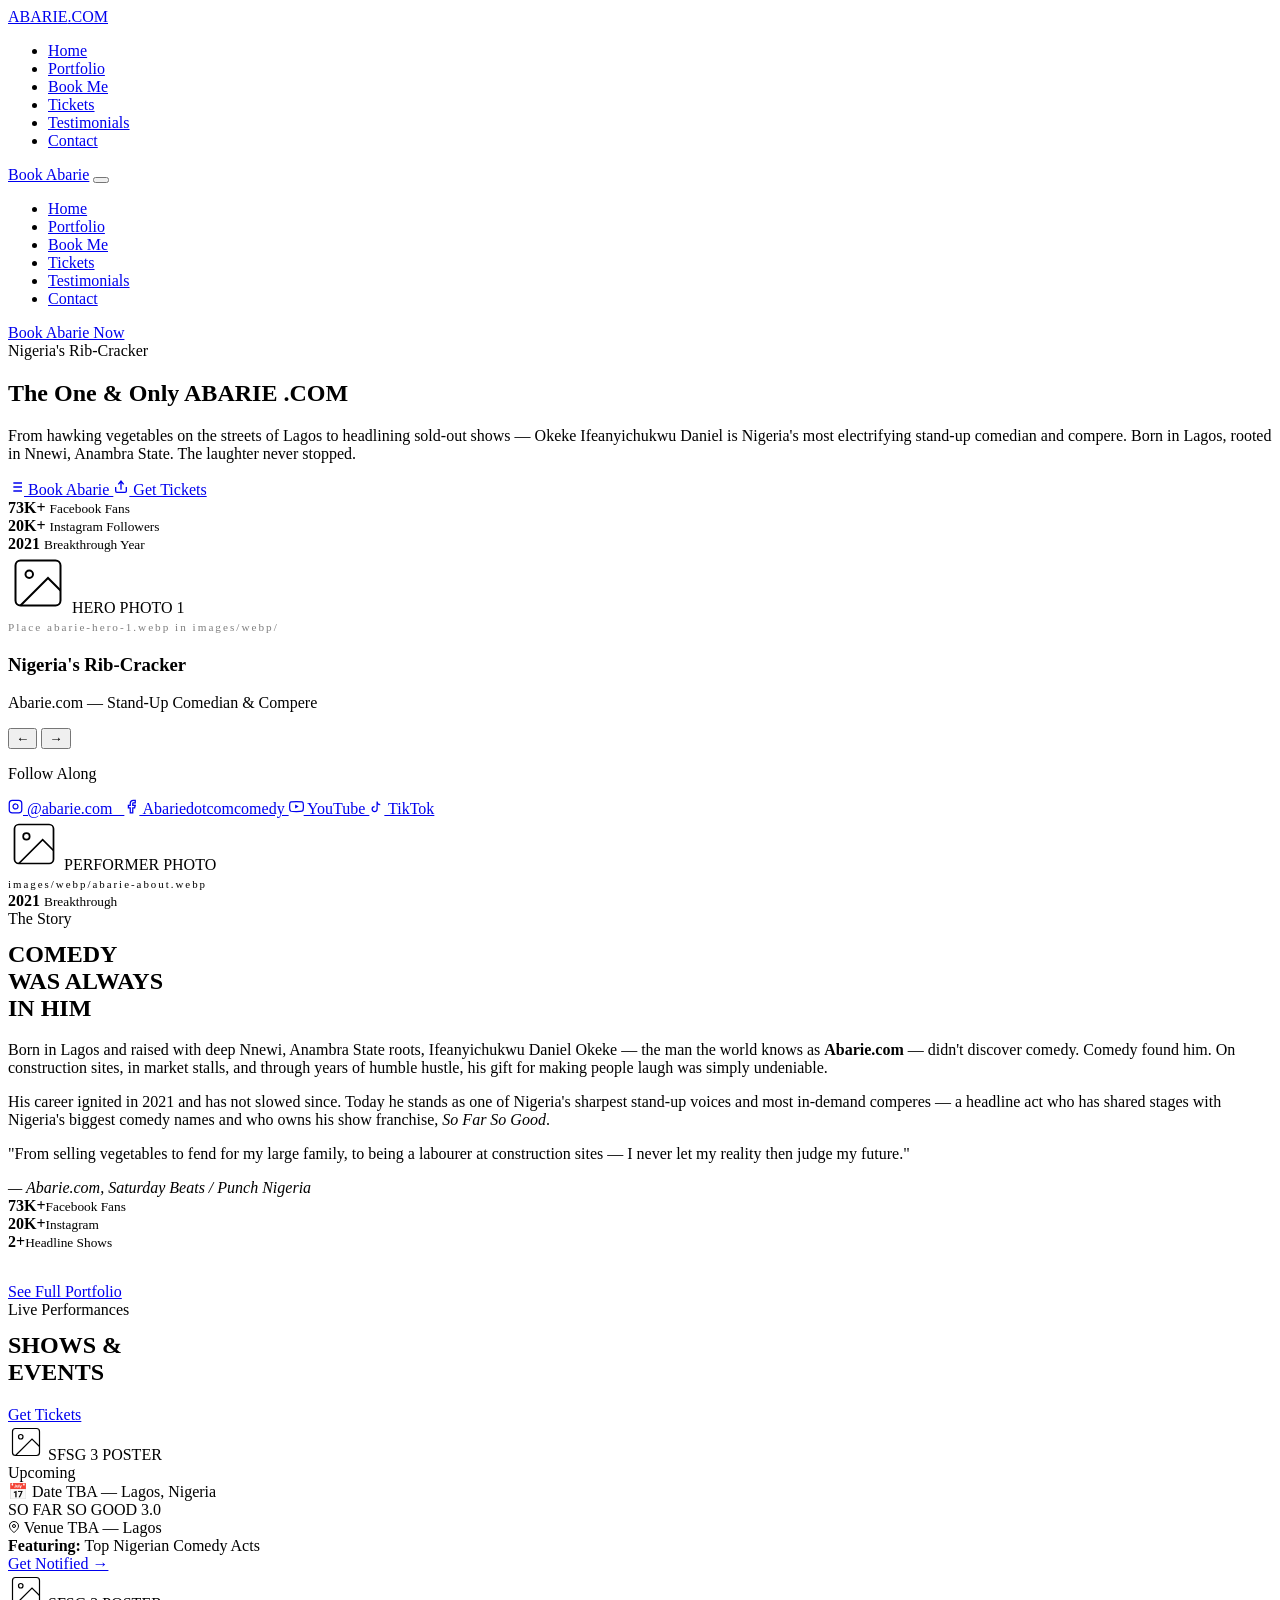
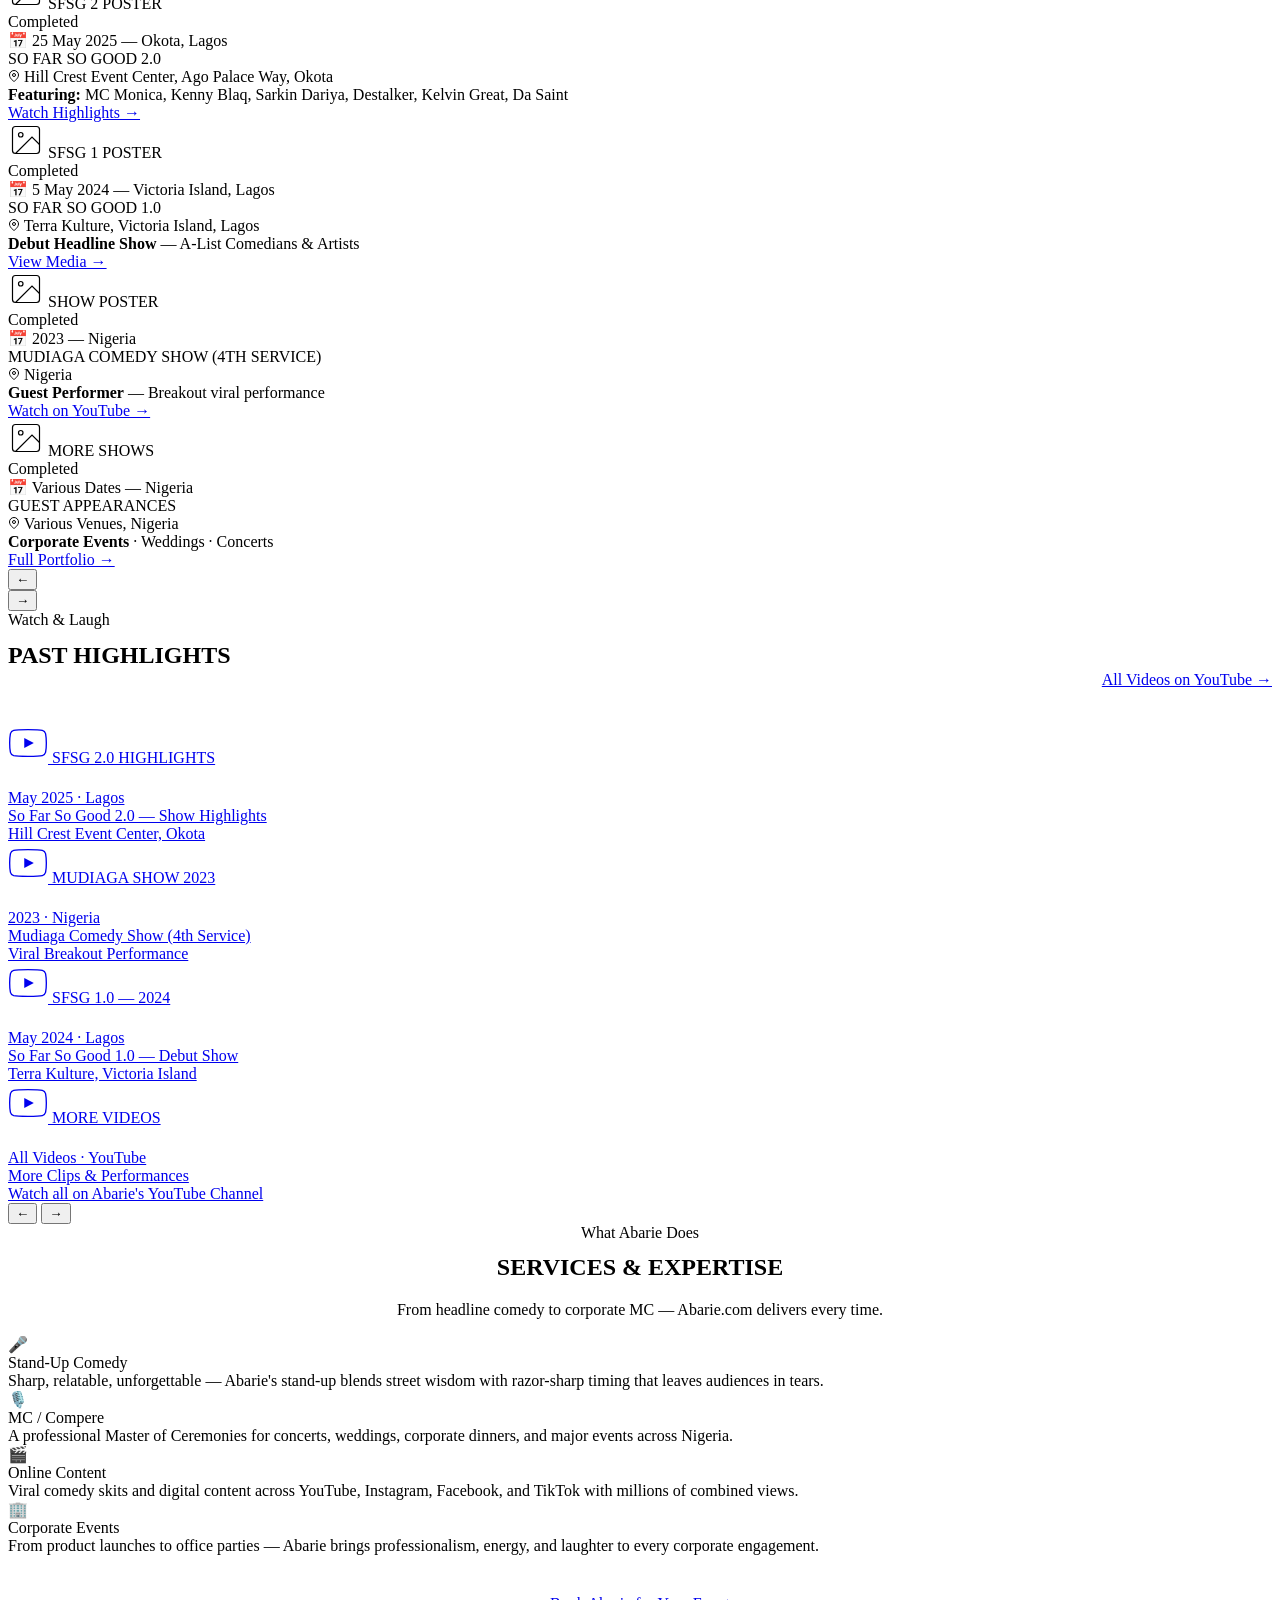
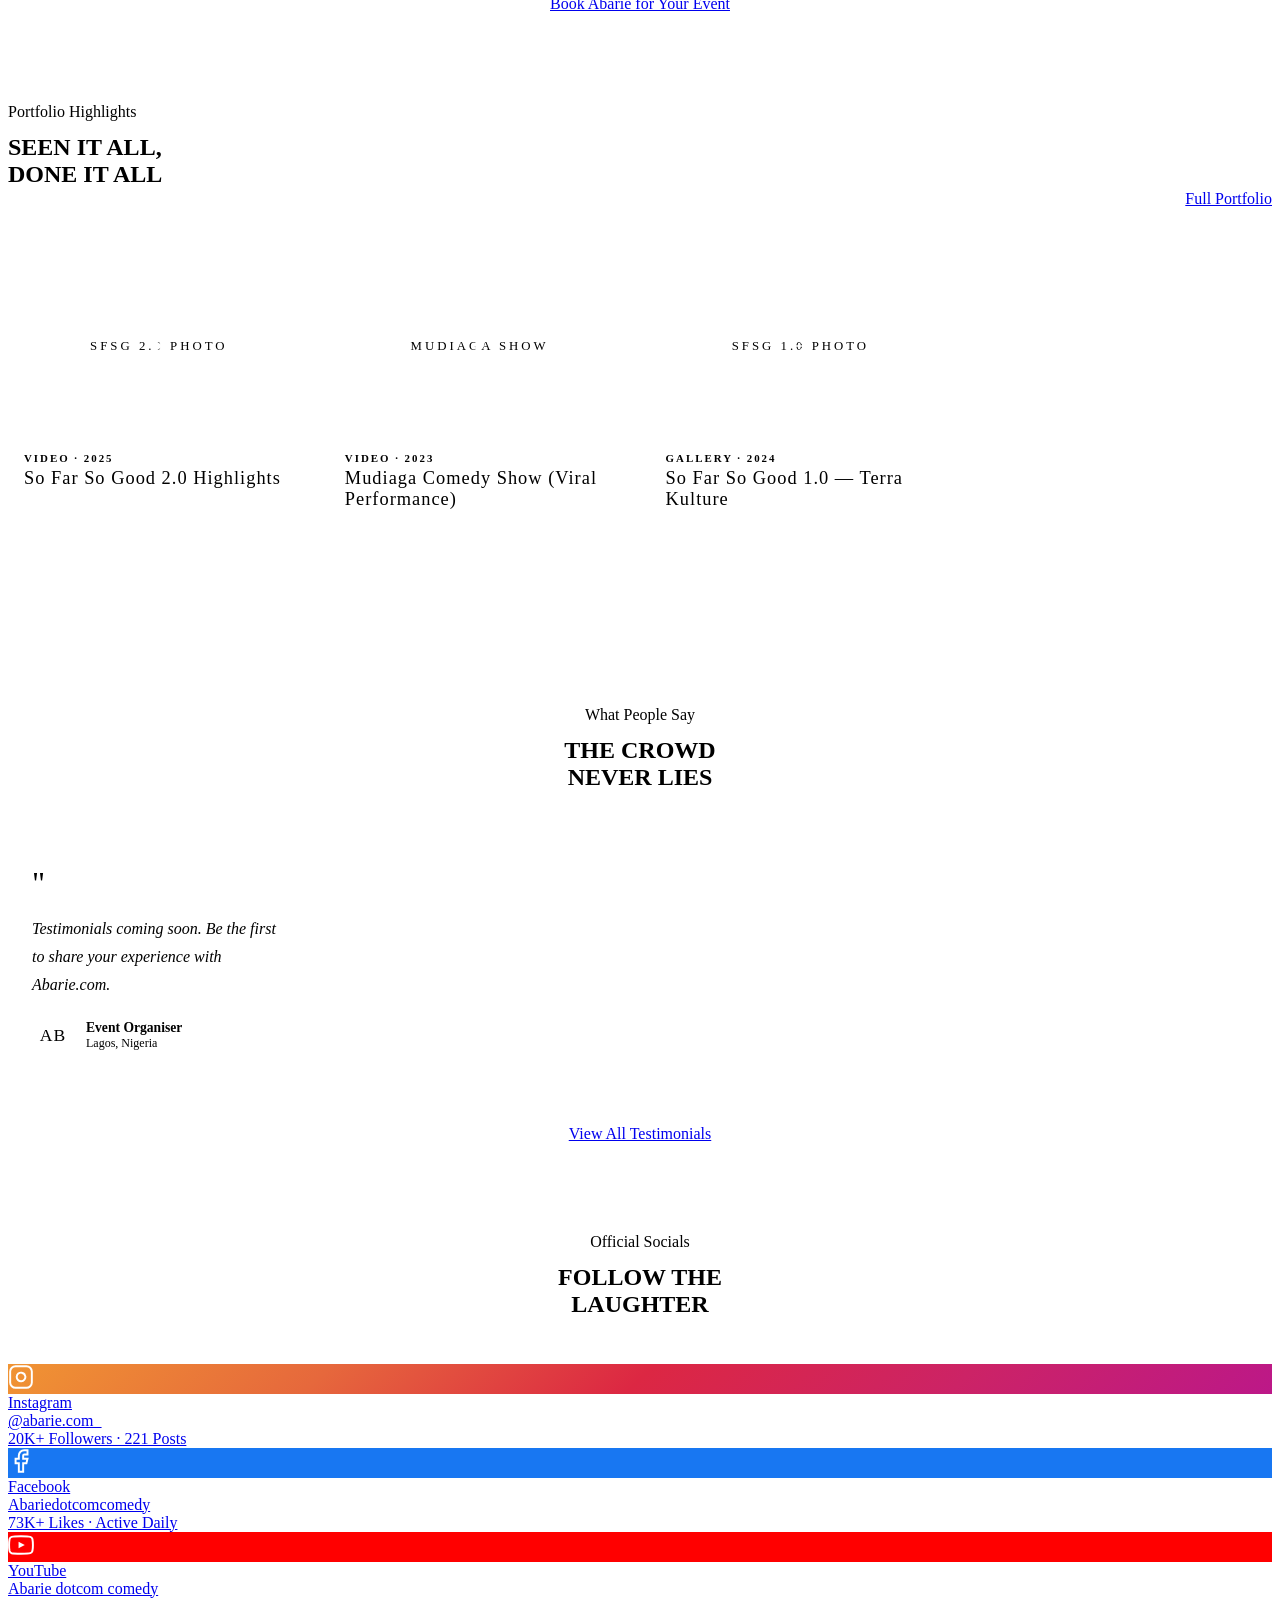
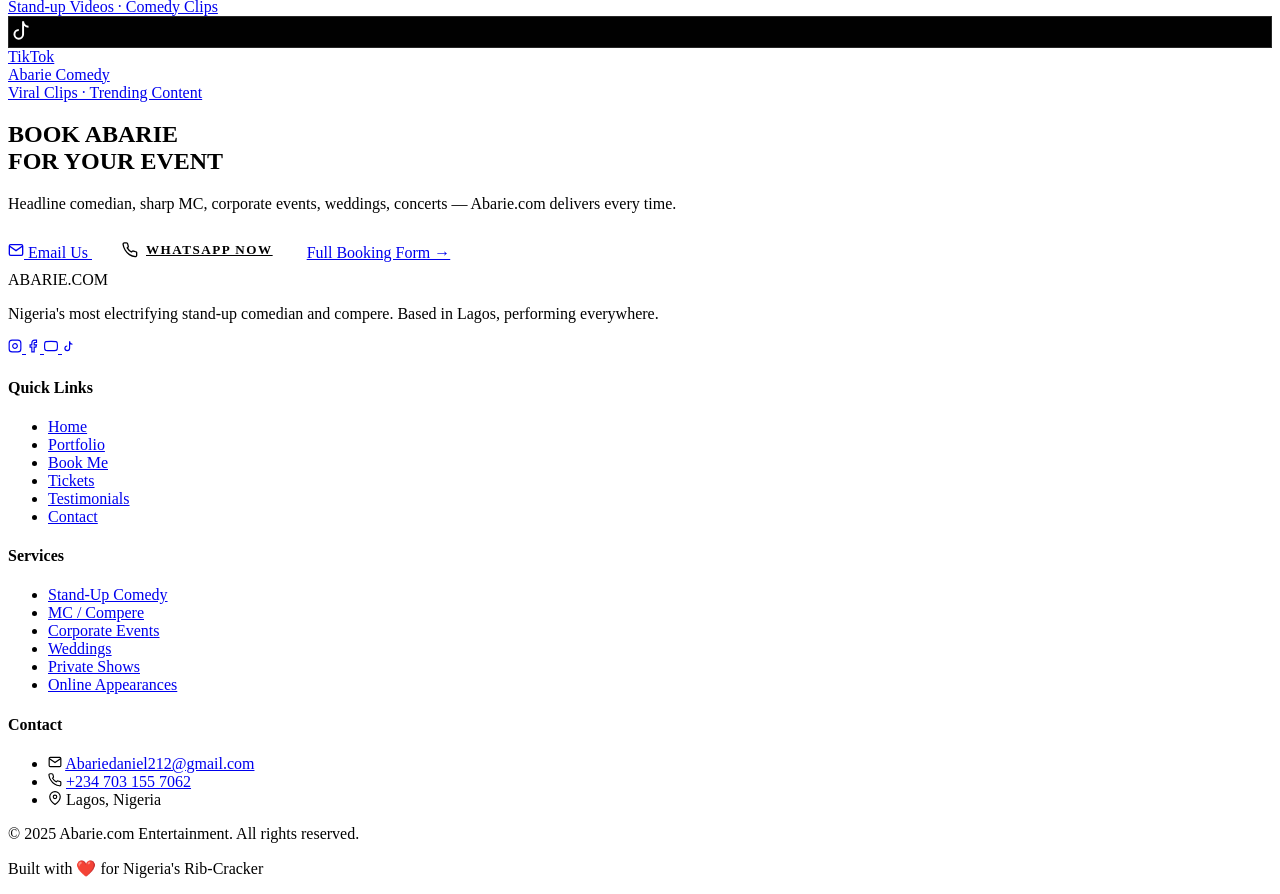
==== commit 006162bd: "Update index.html" ====
--- a/index.html
+++ b/index.html
@@ -1,346 +1,633 @@
 <!DOCTYPE html>
 <html lang="en">
 <head>
-  <meta charset="UTF-8" />
+  <meta charset="UTF-8"/>
   <meta name="viewport" content="width=device-width, initial-scale=1.0"/>
-  <title>Abarie.com – Nigeria's Rib-Cracker</title>
+  <title>Abarie.com – Nigeria's Rib-Cracker | Comedian & Compere</title>
+  <meta name="description" content="Abarie.com – Okeke Ifeanyichukwu Daniel, Nigeria's most electrifying stand-up comedian and compere. Book for your event today."/>
   <link href="https://fonts.googleapis.com/css2?family=Bebas+Neue&family=Sora:wght@300;400;600;700&family=Playfair+Display:ital,wght@1,700&display=swap" rel="stylesheet"/>
-  <style>
-    :root {
-      --black:    #0a0a0a;
-      --deepGray: #141414;
-      --card:     #1a1a1a;
-      --gold:     #e8b84b;
-      --goldDim:  #b8892a;
-      --cream:    #f5f0e6;
-      --white:    #ffffff;
-      --text:     #c8c0b0;
-      --accent:   #e84b4b;
-    }
-    *, *::before, *::after { box-sizing: border-box; margin: 0; padding: 0; }
-    html { scroll-behavior: smooth; }
-    body { background: var(--black); color: var(--text); font-family: 'Sora', sans-serif; font-size: 16px; line-height: 1.6; overflow-x: hidden; }
-
-    /* NAV */
-    nav { position: fixed; top: 0; left: 0; right: 0; z-index: 100; display: flex; align-items: center; justify-content: space-between; padding: 18px 6vw; background: rgba(10,10,10,0.85); backdrop-filter: blur(14px); border-bottom: 1px solid rgba(232,184,75,0.12); }
-    .nav-logo { font-family: 'Bebas Neue', sans-serif; font-size: 1.8rem; color: var(--gold); letter-spacing: 2px; text-decoration: none; }
-    .nav-logo span { color: var(--white); }
-    .nav-links { display: flex; gap: 2rem; list-style: none; }
-    .nav-links a { color: var(--text); text-decoration: none; font-size: 0.85rem; font-weight: 600; letter-spacing: 1.5px; text-transform: uppercase; transition: color .2s; }
-    .nav-links a:hover { color: var(--gold); }
-    .nav-book { background: var(--gold); color: var(--black); padding: 10px 22px; border-radius: 3px; font-size: 0.8rem; font-weight: 700; letter-spacing: 1px; text-transform: uppercase; text-decoration: none; transition: background .2s; }
-    .nav-book:hover { background: var(--goldDim); }
-
-    /* HERO */
-    .hero { min-height: 100vh; display: grid; grid-template-columns: 1fr 1fr; align-items: center; padding: 120px 6vw 80px; gap: 60px; position: relative; overflow: hidden; }
-    .hero::before { content: ''; position: absolute; top: -10%; right: 30%; width: 2px; height: 130%; background: linear-gradient(to bottom, transparent, var(--gold), transparent); opacity: 0.18; transform: rotate(-8deg); transform-origin: top; }
-    .hero-tag { font-size: 0.75rem; letter-spacing: 4px; text-transform: uppercase; color: var(--gold); font-weight: 700; margin-bottom: 1rem; display: flex; align-items: center; gap: 10px; }
-    .hero-tag::before { content: ''; display: inline-block; width: 30px; height: 2px; background: var(--gold); }
-    .hero h1 { font-family: 'Bebas Neue', sans-serif; font-size: clamp(4rem, 8vw, 8rem); line-height: 0.9; color: var(--white); letter-spacing: 2px; margin-bottom: 1.2rem; }
-    .hero h1 em { font-family: 'Playfair Display', serif; color: var(--gold); font-size: 0.55em; display: block; letter-spacing: 4px; }
-    .hero-desc { font-size: 1rem; color: var(--text); max-width: 420px; margin-bottom: 2.5rem; line-height: 1.8; }
-    .hero-btns { display: flex; gap: 1rem; flex-wrap: wrap; }
-    .btn-primary { background: var(--gold); color: var(--black); padding: 14px 32px; border-radius: 3px; font-weight: 700; font-size: 0.85rem; letter-spacing: 1.5px; text-transform: uppercase; text-decoration: none; transition: transform .15s, background .2s; }
-    .btn-primary:hover { background: var(--goldDim); transform: translateY(-2px); }
-    .btn-outline { border: 1.5px solid rgba(232,184,75,0.4); color: var(--gold); padding: 14px 32px; border-radius: 3px; font-weight: 600; font-size: 0.85rem; letter-spacing: 1.5px; text-transform: uppercase; text-decoration: none; transition: border-color .2s, background .2s; }
-    .btn-outline:hover { border-color: var(--gold); background: rgba(232,184,75,0.06); }
-    .hero-img-wrap { position: relative; display: flex; justify-content: center; }
-    .hero-img-frame { width: 100%; max-width: 440px; aspect-ratio: 3/4; background: var(--card); border-radius: 6px; overflow: hidden; position: relative; border: 1px solid rgba(232,184,75,0.15); }
-    .hero-img-placeholder { width: 100%; height: 100%; display: flex; flex-direction: column; align-items: center; justify-content: center; gap: 12px; color: rgba(232,184,75,0.3); font-family: 'Bebas Neue', sans-serif; font-size: 1.1rem; letter-spacing: 3px; }
-    .hero-img-placeholder svg { opacity: 0.25; }
-    .stat-chip { position: absolute; background: var(--gold); color: var(--black); border-radius: 4px; padding: 10px 16px; font-weight: 700; font-size: 0.78rem; line-height: 1.3; box-shadow: 0 8px 30px rgba(0,0,0,0.5); }
-    .stat-chip span { display: block; font-size: 1.4rem; font-family: 'Bebas Neue', sans-serif; letter-spacing: 1px; }
-    .stat-chip.left { left: -30px; top: 25%; }
-    .stat-chip.bottom { right: -20px; bottom: 20%; }
-
-    /* SOCIAL STRIP */
-    .social-strip { background: var(--deepGray); border-top: 1px solid rgba(232,184,75,0.08); border-bottom: 1px solid rgba(232,184,75,0.08); padding: 24px 6vw; display: flex; align-items: center; gap: 2rem; flex-wrap: wrap; }
-    .social-strip p { font-size: 0.75rem; letter-spacing: 3px; text-transform: uppercase; color: var(--goldDim); font-weight: 700; white-space: nowrap; }
-    .social-icons { display: flex; gap: 1.2rem; flex-wrap: wrap; }
-    .social-link { display: flex; align-items: center; gap: 10px; text-decoration: none; color: var(--text); font-size: 0.82rem; font-weight: 600; padding: 8px 16px; border: 1px solid rgba(255,255,255,0.08); border-radius: 3px; transition: border-color .2s, color .2s; }
-    .social-link:hover { border-color: var(--gold); color: var(--gold); }
-
-    /* SECTIONS */
-    section { padding: 100px 6vw; }
-    .section-tag { font-size: 0.7rem; letter-spacing: 5px; text-transform: uppercase; color: var(--gold); font-weight: 700; margin-bottom: 0.8rem; display: flex; align-items: center; gap: 10px; }
-    .section-tag::before { content: ''; display: inline-block; width: 24px; height: 1.5px; background: var(--gold); }
-    .section-title { font-family: 'Bebas Neue', sans-serif; font-size: clamp(2.4rem, 5vw, 4rem); color: var(--white); letter-spacing: 2px; line-height: 1; margin-bottom: 1.2rem; }
-    .section-body { color: var(--text); max-width: 600px; line-height: 1.85; margin-bottom: 2.5rem; }
-
-    /* ABOUT */
-    .about-grid { display: grid; grid-template-columns: 1fr 1.2fr; gap: 80px; align-items: center; }
-    .about-facts { margin-top: 2rem; display: grid; grid-template-columns: 1fr 1fr; gap: 1.2rem; }
-    .fact-card { background: var(--card); border: 1px solid rgba(232,184,75,0.1); border-radius: 4px; padding: 20px; }
-    .fact-card strong { display: block; font-family: 'Bebas Neue', sans-serif; font-size: 1.8rem; color: var(--gold); letter-spacing: 1px; line-height: 1; margin-bottom: 4px; }
-    .fact-card small { font-size: 0.75rem; letter-spacing: 1px; color: rgba(200,192,176,0.7); text-transform: uppercase; }
-    .quote-block { border-left: 3px solid var(--gold); padding-left: 24px; margin-top: 2rem; }
-    .quote-block p { font-family: 'Playfair Display', serif; font-style: italic; font-size: 1.1rem; color: var(--cream); line-height: 1.8; }
-    .quote-block cite { display: block; margin-top: 8px; font-size: 0.75rem; letter-spacing: 2px; text-transform: uppercase; color: var(--gold); font-style: normal; }
-    .about-image { width: 100%; aspect-ratio: 4/5; background: var(--card); border-radius: 6px; position: relative; overflow: hidden; border: 1px solid rgba(232,184,75,0.12); display: flex; align-items: center; justify-content: center; }
-    .about-image-placeholder { text-align: center; color: rgba(232,184,75,0.25); font-family: 'Bebas Neue', sans-serif; letter-spacing: 3px; font-size: 0.9rem; }
-    .about-image::before, .about-image::after { content: ''; position: absolute; width: 28px; height: 28px; border-color: var(--gold); border-style: solid; opacity: 0.5; }
-    .about-image::before { top: 16px; left: 16px; border-width: 2px 0 0 2px; }
-    .about-image::after { bottom: 16px; right: 16px; border-width: 0 2px 2px 0; }
-
-    /* SHOWS */
-    .shows-bg { background: var(--deepGray); }
-    .shows-header { display: flex; align-items: flex-end; justify-content: space-between; margin-bottom: 3rem; flex-wrap: wrap; gap: 1rem; }
-    .shows-grid { display: grid; grid-template-columns: repeat(auto-fill, minmax(300px, 1fr)); gap: 1.5rem; }
-    .show-card { background: var(--card); border: 1px solid rgba(232,184,75,0.1); border-radius: 6px; overflow: hidden; transition: border-color .25s, transform .2s; }
-    .show-card:hover { border-color: var(--gold); transform: translateY(-4px); }
-    .show-card-thumb { height: 180px; background: linear-gradient(135deg, #1a1a1a 0%, #242424 100%); display: flex; align-items: center; justify-content: center; position: relative; overflow: hidden; }
-    .show-card-thumb .show-label { font-family: 'Bebas Neue', sans-serif; font-size: 2rem; color: rgba(232,184,75,0.15); letter-spacing: 4px; }
-    .show-badge { position: absolute; top: 14px; right: 14px; color: white; font-size: 0.65rem; font-weight: 700; letter-spacing: 1.5px; text-transform: uppercase; padding: 4px 10px; border-radius: 2px; }
-    .show-badge.past { background: rgba(255,255,255,0.1); }
-    .show-badge.upcoming { background: var(--gold); color: var(--black); }
-    .show-card-body { padding: 22px; }
-    .show-card-date { font-size: 0.72rem; letter-spacing: 2px; text-transform: uppercase; color: var(--gold); margin-bottom: 8px; }
-    .show-card-title { font-family: 'Bebas Neue', sans-serif; font-size: 1.5rem; color: var(--white); letter-spacing: 1px; margin-bottom: 6px; }
-    .show-card-venue { font-size: 0.82rem; color: var(--text); margin-bottom: 16px; display: flex; align-items: center; gap: 6px; }
-    .show-card-feat { font-size: 0.78rem; color: rgba(200,192,176,0.6); margin-bottom: 18px; }
-    .show-card-feat span { color: var(--text); }
-    .show-card-link { display: inline-block; font-size: 0.78rem; font-weight: 700; letter-spacing: 1.5px; text-transform: uppercase; color: var(--gold); text-decoration: none; border-bottom: 1px solid rgba(232,184,75,0.3); padding-bottom: 2px; transition: border-color .2s; }
-    .show-card-link:hover { border-color: var(--gold); }
-
-    /* MEDIA */
-    .media-grid { display: grid; grid-template-columns: repeat(3, 1fr); grid-template-rows: repeat(2, 220px); gap: 12px; }
-    .media-cell { background: var(--card); border-radius: 4px; display: flex; align-items: center; justify-content: center; overflow: hidden; position: relative; border: 1px solid rgba(255,255,255,0.04); transition: border-color .2s; cursor: pointer; }
-    .media-cell:hover { border-color: rgba(232,184,75,0.3); }
-    .media-cell.wide { grid-column: span 2; }
-    .media-cell-label { font-family: 'Bebas Neue', sans-serif; font-size: 1rem; letter-spacing: 3px; color: rgba(232,184,75,0.2); text-align: center; padding: 16px; }
-    .play-btn { position: absolute; width: 52px; height: 52px; background: rgba(232,184,75,0.15); border: 1.5px solid rgba(232,184,75,0.4); border-radius: 50%; display: flex; align-items: center; justify-content: center; color: var(--gold); transition: background .2s; }
-    .media-cell:hover .play-btn { background: rgba(232,184,75,0.3); }
-
-    /* CONNECT */
-    .connect-bg { background: var(--deepGray); }
-    .connect-grid { display: grid; grid-template-columns: repeat(auto-fill, minmax(220px, 1fr)); gap: 1rem; }
-    .platform-card { background: var(--card); border: 1px solid rgba(255,255,255,0.06); border-radius: 6px; padding: 28px 24px; text-align: center; transition: border-color .25s, transform .2s; text-decoration: none; display: block; }
-    .platform-card:hover { border-color: var(--gold); transform: translateY(-4px); }
-    .platform-icon { width: 52px; height: 52px; border-radius: 12px; margin: 0 auto 16px; display: flex; align-items: center; justify-content: center; font-size: 1.6rem; }
-    .platform-name { font-family: 'Bebas Neue', sans-serif; font-size: 1.2rem; color: var(--white); letter-spacing: 2px; margin-bottom: 4px; }
-    .platform-handle { font-size: 0.78rem; color: var(--gold); margin-bottom: 10px; }
-    .platform-stat { font-size: 0.72rem; color: rgba(200,192,176,0.5); }
-
-    /* BOOKING */
-    .booking-wrap { max-width: 760px; margin: 0 auto; text-align: center; }
-    .booking-wrap .section-tag { justify-content: center; }
-    .booking-wrap .section-body { margin: 0 auto 2.5rem; text-align: center; }
-    .contact-grid { display: grid; grid-template-columns: 1fr 1fr; gap: 1.2rem; margin-top: 2.5rem; text-align: left; }
-    .contact-item { background: var(--card); border: 1px solid rgba(232,184,75,0.1); border-radius: 4px; padding: 20px 24px; display: flex; align-items: center; gap: 16px; }
-    .contact-icon { width: 42px; height: 42px; background: rgba(232,184,75,0.1); border-radius: 4px; display: flex; align-items: center; justify-content: center; flex-shrink: 0; color: var(--gold); }
-    .contact-item strong { display: block; font-size: 0.72rem; letter-spacing: 2px; text-transform: uppercase; color: rgba(200,192,176,0.5); margin-bottom: 3px; }
-    .contact-item a, .contact-item span { font-size: 0.9rem; color: var(--white); text-decoration: none; }
-    .contact-item a:hover { color: var(--gold); }
-
-    /* FOOTER */
-    footer { background: #060606; border-top: 1px solid rgba(232,184,75,0.1); padding: 48px 6vw; display: flex; align-items: center; justify-content: space-between; flex-wrap: wrap; gap: 1.5rem; }
-    .footer-logo { font-family: 'Bebas Neue', sans-serif; font-size: 1.5rem; color: var(--gold); letter-spacing: 2px; }
-    .footer-logo span { color: rgba(255,255,255,0.4); }
-    footer p { font-size: 0.78rem; color: rgba(200,192,176,0.35); }
-    .footer-social { display: flex; gap: 1rem; }
-    .footer-social a { width: 38px; height: 38px; border: 1px solid rgba(255,255,255,0.08); border-radius: 4px; display: flex; align-items: center; justify-content: center; color: var(--text); text-decoration: none; font-size: 0.85rem; transition: border-color .2s, color .2s; }
-    .footer-social a:hover { border-color: var(--gold); color: var(--gold); }
-
-    /* DEMO BANNER */
-    .demo-banner { background: rgba(232,184,75,0.08); border: 1px dashed rgba(232,184,75,0.35); text-align: center; padding: 14px 24px; font-size: 0.78rem; color: var(--gold); letter-spacing: 1px; }
-
-    /* RESPONSIVE */
-    @media (max-width: 900px) {
-      .hero { grid-template-columns: 1fr; padding-top: 100px; }
-      .hero-img-wrap { display: none; }
-      .about-grid { grid-template-columns: 1fr; }
-      .about-image { max-height: 300px; }
-      .media-grid { grid-template-columns: 1fr 1fr; }
-      .media-cell.wide { grid-column: span 1; }
-      .contact-grid { grid-template-columns: 1fr; }
-      .nav-links { display: none; }
-    }
-    @media (max-width: 600px) {
-      section { padding: 70px 5vw; }
-      .about-facts { grid-template-columns: 1fr 1fr; }
-      .media-grid { grid-template-columns: 1fr; grid-template-rows: auto; }
-    }
-  </style>
+  <link rel="stylesheet" href="css/style.css"/>
 </head>
 <body>
 
-  <div class="demo-banner">
-    ⚡ DEMO WEBSITE — Built to showcase Abarie.com's digital potential. All social links are live and accurate.
-  </div>
-
-  <nav>
-    <a href="#top" class="nav-logo">ABARIE<span>.COM</span></a>
-    <ul class="nav-links">
-      <li><a href="#about">About</a></li>
-      <li><a href="#shows">Shows</a></li>
-      <li><a href="#media">Media</a></li>
-      <li><a href="#connect">Connect</a></li>
-      <li><a href="#booking">Booking</a></li>
-    </ul>
-    <a href="#booking" class="nav-book">Book Abarie</a>
-  </nav>
-
-  <section class="hero" id="top">
-    <div class="hero-copy">
-      <div class="hero-tag">Nigeria's Rib-Cracker</div>
-      <h1>ABARIE<em>.COM</em></h1>
-      <p class="hero-desc">
-        From hawking vegetables on the streets of Lagos to headlining sold-out shows — Okeke Ifeanyichukwu Daniel is Nigeria's most electrifying stand-up comedian and compere. Born in Lagos, rooted in Nnewi, Anambra State. The laughter never stopped.
+<!-- ══════════ NAVBAR ══════════ -->
+<nav class="navbar">
+  <div class="container">
+    <div class="navbar-inner">
+      <a href="index.html" class="nav-logo">ABARIE<span>.COM</span></a>
+      <ul class="nav-links">
+        <li><a href="index.html" class="active">Home</a></li>
+        <li><a href="portfolio.html">Portfolio</a></li>
+        <li><a href="book-me.html">Book Me</a></li>
+        <li><a href="tickets.html">Tickets</a></li>
+        <li><a href="testimonials.html">Testimonials</a></li>
+        <li><a href="contacts.html">Contact</a></li>
+      </ul>
+      <a href="book-me.html" class="nav-cta">Book Abarie</a>
+      <button class="nav-toggle" id="navToggle" aria-label="Open menu">
+        <span></span><span></span><span></span>
+      </button>
+    </div>
+  </div>
+</nav>
+
+<!-- Mobile Nav -->
+<div class="mobile-nav" id="mobileNav">
+  <ul>
+    <li><a href="index.html">Home</a></li>
+    <li><a href="portfolio.html">Portfolio</a></li>
+    <li><a href="book-me.html">Book Me</a></li>
+    <li><a href="tickets.html">Tickets</a></li>
+    <li><a href="testimonials.html">Testimonials</a></li>
+    <li><a href="contacts.html">Contact</a></li>
+  </ul>
+  <a href="book-me.html" class="btn-red">Book Abarie Now</a>
+</div>
+
+<!-- ══════════ HERO ══════════ -->
+<section class="hero" id="top">
+
+  <!-- Left: Headline copy -->
+  <div class="hero-left">
+    <div class="hero-eyebrow">
+      <span class="dot"></span>
+      Nigeria's Rib-Cracker
+    </div>
+
+    <h1>
+      <span class="thin">The One &amp; Only</span>
+      ABARIE
+      <span style="color:var(--primary);">.COM</span>
+    </h1>
+
+    <p class="hero-desc">
+      From hawking vegetables on the streets of Lagos to headlining sold-out shows —
+      Okeke Ifeanyichukwu Daniel is Nigeria's most electrifying stand-up comedian and
+      compere. Born in Lagos, rooted in Nnewi, Anambra State. The laughter never stopped.
+    </p>
+
+    <div class="hero-btns">
+      <a href="book-me.html" class="btn-red">
+        <svg width="16" height="16" viewBox="0 0 24 24" fill="none" stroke="currentColor" stroke-width="2"><path d="M8 6h13M8 12h13M8 18h13M3 6h.01M3 12h.01M3 18h.01"/></svg>
+        Book Abarie
+      </a>
+      <a href="tickets.html" class="btn-outline-white">
+        <svg width="16" height="16" viewBox="0 0 24 24" fill="none" stroke="currentColor" stroke-width="2"><path d="M20 12v6a2 2 0 0 1-2 2H6a2 2 0 0 1-2-2v-6"/><path d="M12 3v13M8 8l4-5 4 5"/></svg>
+        Get Tickets
+      </a>
+    </div>
+
+    <div class="hero-stats">
+      <div class="hero-stat">
+        <strong>73<span>K+</span></strong>
+        <small>Facebook Fans</small>
+      </div>
+      <div class="hero-stat">
+        <strong>20<span>K+</span></strong>
+        <small>Instagram Followers</small>
+      </div>
+      <div class="hero-stat">
+        <strong>2021</strong>
+        <small>Breakthrough Year</small>
+      </div>
+    </div>
+  </div>
+
+  <!-- Right: Image slideshow -->
+  <div class="hero-right">
+    <div style="position:relative; width:100%; height:100%; overflow:hidden;">
+      <div id="heroSlides" style="display:flex; height:100%; transition:transform 0.7s cubic-bezier(0.4,0,0.2,1);">
+
+        <!-- Slide 1: Main performer photo -->
+        <div class="hero-slide" style="min-width:100%;">
+          <div class="hero-slide-placeholder">
+            <svg width="60" height="60" viewBox="0 0 24 24" fill="none" stroke="currentColor" stroke-width="0.8"><rect x="3" y="3" width="18" height="18" rx="2"/><circle cx="8.5" cy="8.5" r="1.5"/><polyline points="21 15 16 10 5 21"/></svg>
+            HERO PHOTO 1<br/><span style="font-size:0.7rem; letter-spacing:2px; opacity:0.5;">Place abarie-hero-1.webp in images/webp/</span>
+          </div>
+          <div class="hero-slide-overlay">
+            <h3>Nigeria's Rib-Cracker</h3>
+            <p>Abarie.com — Stand-Up Comedian & Compere</p>
+          </div>
+        </div>
+
+        <!-- Slide 2 -->
+        <div class="hero-slide" style="min-width:100%;">
+          <div class="hero-slide-placeholder">
+            <svg width="60" height="60" viewBox="0 0 24 24" fill="none" stroke="currentColor" stroke-width="0.8"><rect x="3" y="3" width="18" height="18" rx="2"/><circle cx="8.5" cy="8.5" r="1.5"/><polyline points="21 15 16 10 5 21"/></svg>
+            HERO PHOTO 2<br/><span style="font-size:0.7rem; letter-spacing:2px; opacity:0.5;">Place abarie-hero-2.webp in images/webp/</span>
+          </div>
+          <div class="hero-slide-overlay">
+            <h3>So Far So Good</h3>
+            <p>Headline Comedy Show Franchise — Lagos, Nigeria</p>
+          </div>
+        </div>
+
+        <!-- Slide 3 -->
+        <div class="hero-slide" style="min-width:100%;">
+          <div class="hero-slide-placeholder">
+            <svg width="60" height="60" viewBox="0 0 24 24" fill="none" stroke="currentColor" stroke-width="0.8"><rect x="3" y="3" width="18" height="18" rx="2"/><circle cx="8.5" cy="8.5" r="1.5"/><polyline points="21 15 16 10 5 21"/></svg>
+            SFSG 2.0 POSTER<br/><span style="font-size:0.7rem; letter-spacing:2px; opacity:0.5;">Place sfsg2-poster.webp in images/webp/</span>
+          </div>
+          <div class="hero-slide-overlay">
+            <h3>So Far So Good 2.0</h3>
+            <p>Hill Crest Event Center, Okota — May 25, 2025</p>
+          </div>
+        </div>
+
+        <!-- Slide 4 -->
+        <div class="hero-slide" style="min-width:100%;">
+          <div class="hero-slide-placeholder">
+            <svg width="60" height="60" viewBox="0 0 24 24" fill="none" stroke="currentColor" stroke-width="0.8"><rect x="3" y="3" width="18" height="18" rx="2"/><circle cx="8.5" cy="8.5" r="1.5"/><polyline points="21 15 16 10 5 21"/></svg>
+            STAGE PHOTO<br/><span style="font-size:0.7rem; letter-spacing:2px; opacity:0.5;">Place abarie-stage.webp in images/webp/</span>
+          </div>
+          <div class="hero-slide-overlay">
+            <h3>Live on Stage</h3>
+            <p>Compere · Stand-Up · Corporate Events · Weddings</p>
+          </div>
+        </div>
+
+      </div>
+
+      <!-- Arrows -->
+      <div class="hero-slide-arrows">
+        <button class="hero-arrow" id="heroPrev" aria-label="Previous slide">&#8592;</button>
+        <button class="hero-arrow" id="heroNext" aria-label="Next slide">&#8594;</button>
+      </div>
+
+      <!-- Dots -->
+      <div class="hero-slide-nav" id="heroDots"></div>
+    </div>
+  </div>
+</section>
+
+<!-- ══════════ SOCIAL STRIP ══════════ -->
+<div class="social-strip">
+  <div class="container-wide">
+    <div class="social-strip-inner">
+      <p class="social-strip-label">Follow Along</p>
+      <div class="social-links-row">
+        <a href="https://www.instagram.com/abarie.com_/" target="_blank" class="social-pill">
+          <svg width="15" height="15" viewBox="0 0 24 24" fill="none" stroke="currentColor" stroke-width="2"><rect x="2" y="2" width="20" height="20" rx="5"/><path d="M16 11.37A4 4 0 1 1 12.63 8 4 4 0 0 1 16 11.37z"/><line x1="17.5" y1="6.5" x2="17.51" y2="6.5"/></svg>
+          @abarie.com_
+        </a>
+        <a href="https://www.facebook.com/Abariedotcomcomedy/" target="_blank" class="social-pill">
+          <svg width="15" height="15" viewBox="0 0 24 24" fill="none" stroke="currentColor" stroke-width="2"><path d="M18 2h-3a5 5 0 0 0-5 5v3H7v4h3v8h4v-8h3l1-4h-4V7a1 1 0 0 1 1-1h3z"/></svg>
+          Abariedotcomcomedy
+        </a>
+        <a href="https://www.youtube.com/channel/UCqwQwJ-pYK1hlrEjAmgbw4Q" target="_blank" class="social-pill">
+          <svg width="15" height="15" viewBox="0 0 24 24" fill="none" stroke="currentColor" stroke-width="2"><path d="M22.54 6.42a2.78 2.78 0 0 0-1.95-1.96C18.88 4 12 4 12 4s-6.88 0-8.59.46A2.78 2.78 0 0 0 1.46 6.42 29 29 0 0 0 1 12a29 29 0 0 0 .46 5.58A2.78 2.78 0 0 0 3.41 19.6C5.12 20 12 20 12 20s6.88 0 8.59-.46a2.78 2.78 0 0 0 1.95-1.95A29 29 0 0 0 23 12a29 29 0 0 0-.46-5.58z"/><polygon points="9.75 15.02 15.5 12 9.75 8.98 9.75 15.02" fill="currentColor" stroke="none"/></svg>
+          YouTube
+        </a>
+        <a href="https://www.tiktok.com/@abarie.com" target="_blank" class="social-pill">
+          <svg width="15" height="15" viewBox="0 0 24 24" fill="none" stroke="currentColor" stroke-width="2"><path d="M9 12a4 4 0 1 0 4 4V4a5 5 0 0 0 5 5"/></svg>
+          TikTok
+        </a>
+      </div>
+    </div>
+  </div>
+</div>
+
+<!-- ══════════ ABOUT SNIPPET ══════════ -->
+<section class="about-section" id="about">
+  <div class="container">
+    <div class="about-grid">
+
+      <div class="about-img-wrap reveal">
+        <div class="about-img-frame">
+          <!-- Replace with: <img src="images/webp/abarie-about.webp" alt="Abarie.com performer photo"/> -->
+          <div class="about-img-placeholder">
+            <svg width="52" height="52" viewBox="0 0 24 24" fill="none" stroke="currentColor" stroke-width="0.8"><rect x="3" y="3" width="18" height="18" rx="2"/><circle cx="8.5" cy="8.5" r="1.5"/><polyline points="21 15 16 10 5 21"/></svg>
+            PERFORMER PHOTO<br/><span style="font-size:0.68rem; letter-spacing:2px;">images/webp/abarie-about.webp</span>
+          </div>
+        </div>
+        <div class="about-badge">
+          <strong>2021</strong>
+          <small>Breakthrough</small>
+        </div>
+      </div>
+
+      <div class="about-content reveal" style="transition-delay:0.15s;">
+        <div class="tag">The Story</div>
+        <h2 class="section-title" style="margin: 0.8rem 0 1.2rem;">COMEDY<br/>WAS ALWAYS<br/><span>IN HIM</span></h2>
+
+        <p>
+          Born in Lagos and raised with deep Nnewi, Anambra State roots, Ifeanyichukwu Daniel Okeke —
+          the man the world knows as <strong>Abarie.com</strong> — didn't discover comedy. Comedy found him.
+          On construction sites, in market stalls, and through years of humble hustle, his gift for
+          making people laugh was simply undeniable.
+        </p>
+        <p>
+          His career ignited in 2021 and has not slowed since. Today he stands as one of Nigeria's
+          sharpest stand-up voices and most in-demand comperes — a headline act who has shared stages
+          with Nigeria's biggest comedy names and who owns his show franchise,
+          <em style="color:var(--primary);">So Far So Good</em>.
+        </p>
+
+        <div class="about-quote">
+          <p>"From selling vegetables to fend for my large family, to being a labourer at construction
+          sites — I never let my reality then judge my future."</p>
+          <cite>— Abarie.com, Saturday Beats / Punch Nigeria</cite>
+        </div>
+
+        <div class="about-facts">
+          <div class="about-fact"><strong>73<span>K+</span></strong><small>Facebook Fans</small></div>
+          <div class="about-fact"><strong>20<span>K+</span></strong><small>Instagram</small></div>
+          <div class="about-fact"><strong>2<span>+</span></strong><small>Headline Shows</small></div>
+        </div>
+
+        <div style="margin-top:2rem;">
+          <a href="portfolio.html" class="btn-red">See Full Portfolio</a>
+        </div>
+      </div>
+
+    </div>
+  </div>
+</section>
+
+<!-- ══════════ UPCOMING/PAST EVENTS CAROUSEL ══════════ -->
+<section class="events-section" id="shows">
+  <div class="container-wide">
+    <div class="events-header reveal">
+      <div>
+        <div class="tag">Live Performances</div>
+        <h2 class="section-title" style="margin-top:0.8rem;">SHOWS &amp;<br/><span>EVENTS</span></h2>
+      </div>
+      <a href="tickets.html" class="btn-outline-dark">Get Tickets</a>
+    </div>
+
+    <div class="events-track-wrap reveal">
+      <div class="events-track" id="eventsTrack">
+
+        <!-- Upcoming: SFSG 3 -->
+        <div class="event-card">
+          <div class="event-card-poster">
+            <!-- <img src="images/posters/sfsg3.webp" alt="So Far So Good 3"/> -->
+            <div class="event-poster-placeholder">
+              <svg width="36" height="36" viewBox="0 0 24 24" fill="none" stroke="currentColor" stroke-width="0.8"><rect x="3" y="3" width="18" height="18" rx="2"/><circle cx="8.5" cy="8.5" r="1.5"/><polyline points="21 15 16 10 5 21"/></svg>
+              SFSG 3 POSTER
+            </div>
+            <span class="event-badge upcoming">Upcoming</span>
+          </div>
+          <div class="event-card-body">
+            <div class="event-date">📅 Date TBA — Lagos, Nigeria</div>
+            <div class="event-name">SO FAR SO GOOD 3.0</div>
+            <div class="event-venue">
+              <svg width="12" height="12" viewBox="0 0 24 24" fill="none" stroke="currentColor" stroke-width="2"><path d="M21 10c0 7-9 13-9 13s-9-6-9-13a9 9 0 0 1 18 0z"/><circle cx="12" cy="10" r="3"/></svg>
+              Venue TBA — Lagos
+            </div>
+            <div class="event-acts"><strong>Featuring:</strong> Top Nigerian Comedy Acts</div>
+            <a href="tickets.html" class="event-link">Get Notified →</a>
+          </div>
+        </div>
+
+        <!-- Completed: SFSG 2 -->
+        <div class="event-card">
+          <div class="event-card-poster">
+            <!-- <img src="images/posters/sfsg2.webp" alt="So Far So Good 2"/> -->
+            <div class="event-poster-placeholder">
+              <svg width="36" height="36" viewBox="0 0 24 24" fill="none" stroke="currentColor" stroke-width="0.8"><rect x="3" y="3" width="18" height="18" rx="2"/><circle cx="8.5" cy="8.5" r="1.5"/><polyline points="21 15 16 10 5 21"/></svg>
+              SFSG 2 POSTER
+            </div>
+            <span class="event-badge past">Completed</span>
+          </div>
+          <div class="event-card-body">
+            <div class="event-date">📅 25 May 2025 — Okota, Lagos</div>
+            <div class="event-name">SO FAR SO GOOD 2.0</div>
+            <div class="event-venue">
+              <svg width="12" height="12" viewBox="0 0 24 24" fill="none" stroke="currentColor" stroke-width="2"><path d="M21 10c0 7-9 13-9 13s-9-6-9-13a9 9 0 0 1 18 0z"/><circle cx="12" cy="10" r="3"/></svg>
+              Hill Crest Event Center, Ago Palace Way, Okota
+            </div>
+            <div class="event-acts"><strong>Featuring:</strong> MC Monica, Kenny Blaq, Sarkin Dariya, Destalker, Kelvin Great, Da Saint</div>
+            <a href="https://www.youtube.com/watch?v=gqENYWBeIXA" target="_blank" class="event-link">Watch Highlights →</a>
+          </div>
+        </div>
+
+        <!-- Completed: SFSG 1 -->
+        <div class="event-card">
+          <div class="event-card-poster">
+            <!-- <img src="images/posters/sfsg1.webp" alt="So Far So Good 1"/> -->
+            <div class="event-poster-placeholder">
+              <svg width="36" height="36" viewBox="0 0 24 24" fill="none" stroke="currentColor" stroke-width="0.8"><rect x="3" y="3" width="18" height="18" rx="2"/><circle cx="8.5" cy="8.5" r="1.5"/><polyline points="21 15 16 10 5 21"/></svg>
+              SFSG 1 POSTER
+            </div>
+            <span class="event-badge past">Completed</span>
+          </div>
+          <div class="event-card-body">
+            <div class="event-date">📅 5 May 2024 — Victoria Island, Lagos</div>
+            <div class="event-name">SO FAR SO GOOD 1.0</div>
+            <div class="event-venue">
+              <svg width="12" height="12" viewBox="0 0 24 24" fill="none" stroke="currentColor" stroke-width="2"><path d="M21 10c0 7-9 13-9 13s-9-6-9-13a9 9 0 0 1 18 0z"/><circle cx="12" cy="10" r="3"/></svg>
+              Terra Kulture, Victoria Island, Lagos
+            </div>
+            <div class="event-acts"><strong>Debut Headline Show</strong> — A-List Comedians & Artists</div>
+            <a href="portfolio.html#media" class="event-link">View Media →</a>
+          </div>
+        </div>
+
+        <!-- Guest: Mudiaga -->
+        <div class="event-card">
+          <div class="event-card-poster">
+            <!-- <img src="images/posters/mudiaga.webp" alt="Mudiaga Comedy Show"/> -->
+            <div class="event-poster-placeholder">
+              <svg width="36" height="36" viewBox="0 0 24 24" fill="none" stroke="currentColor" stroke-width="0.8"><rect x="3" y="3" width="18" height="18" rx="2"/><circle cx="8.5" cy="8.5" r="1.5"/><polyline points="21 15 16 10 5 21"/></svg>
+              SHOW POSTER
+            </div>
+            <span class="event-badge past">Completed</span>
+          </div>
+          <div class="event-card-body">
+            <div class="event-date">📅 2023 — Nigeria</div>
+            <div class="event-name">MUDIAGA COMEDY SHOW (4TH SERVICE)</div>
+            <div class="event-venue">
+              <svg width="12" height="12" viewBox="0 0 24 24" fill="none" stroke="currentColor" stroke-width="2"><path d="M21 10c0 7-9 13-9 13s-9-6-9-13a9 9 0 0 1 18 0z"/><circle cx="12" cy="10" r="3"/></svg>
+              Nigeria
+            </div>
+            <div class="event-acts"><strong>Guest Performer</strong> — Breakout viral performance</div>
+            <a href="https://www.youtube.com/watch?v=dPP57_KVzzs" target="_blank" class="event-link">Watch on YouTube →</a>
+          </div>
+        </div>
+
+        <!-- Placeholder card 5 -->
+        <div class="event-card">
+          <div class="event-card-poster">
+            <div class="event-poster-placeholder">
+              <svg width="36" height="36" viewBox="0 0 24 24" fill="none" stroke="currentColor" stroke-width="0.8"><rect x="3" y="3" width="18" height="18" rx="2"/><circle cx="8.5" cy="8.5" r="1.5"/><polyline points="21 15 16 10 5 21"/></svg>
+              MORE SHOWS
+            </div>
+            <span class="event-badge past">Completed</span>
+          </div>
+          <div class="event-card-body">
+            <div class="event-date">📅 Various Dates — Nigeria</div>
+            <div class="event-name">GUEST APPEARANCES</div>
+            <div class="event-venue">
+              <svg width="12" height="12" viewBox="0 0 24 24" fill="none" stroke="currentColor" stroke-width="2"><path d="M21 10c0 7-9 13-9 13s-9-6-9-13a9 9 0 0 1 18 0z"/><circle cx="12" cy="10" r="3"/></svg>
+              Various Venues, Nigeria
+            </div>
+            <div class="event-acts"><strong>Corporate Events</strong> · Weddings · Concerts</div>
+            <a href="portfolio.html" class="event-link">Full Portfolio →</a>
+          </div>
+        </div>
+
+      </div>
+    </div>
+
+    <!-- Controls -->
+    <div class="events-controls">
+      <button class="events-arrow" id="eventsPrev" aria-label="Previous">&#8592;</button>
+      <div class="events-dots" id="eventsDots"></div>
+      <button class="events-arrow" id="eventsNext" aria-label="Next">&#8594;</button>
+    </div>
+
+  </div>
+</section>
+
+<!-- ══════════ PAST EVENTS / YOUTUBE SLIDER ══════════ -->
+<section class="past-events" id="media">
+  <div class="container-wide">
+    <div class="reveal" style="display:flex; align-items:flex-end; justify-content:space-between; flex-wrap:wrap; gap:1rem; margin-bottom:0.5rem;">
+      <div>
+        <div class="tag" style="color:var(--primary);">Watch & Laugh</div>
+        <h2 class="section-title" style="margin-top:0.8rem;">PAST <span>HIGHLIGHTS</span></h2>
+      </div>
+      <a href="https://www.youtube.com/channel/UCqwQwJ-pYK1hlrEjAmgbw4Q" target="_blank" class="btn-outline-white">
+        All Videos on YouTube →
+      </a>
+    </div>
+    <p class="section-body reveal" style="color:rgba(255,255,255,0.45); margin-bottom:0; transition-delay:0.1s;">
+      Click any card to watch the full video on YouTube.
+    </p>
+
+    <div class="yt-slider-wrap reveal" style="transition-delay:0.2s;">
+      <div class="yt-track" id="ytTrack">
+
+        <a class="yt-card" href="https://www.youtube.com/watch?v=gqENYWBeIXA" target="_blank">
+          <div class="yt-thumb">
+            <!-- <img src="images/webp/sfsg2-thumb.webp" alt="SFSG 2 Highlights"/> -->
+            <div class="yt-thumb-placeholder">
+              <svg width="40" height="40" viewBox="0 0 24 24" fill="none" stroke="currentColor" stroke-width="0.8"><path d="M22.54 6.42a2.78 2.78 0 0 0-1.95-1.96C18.88 4 12 4 12 4s-6.88 0-8.59.46A2.78 2.78 0 0 0 1.46 6.42 29 29 0 0 0 1 12a29 29 0 0 0 .46 5.58A2.78 2.78 0 0 0 3.41 19.6C5.12 20 12 20 12 20s6.88 0 8.59-.46a2.78 2.78 0 0 0 1.95-1.95A29 29 0 0 0 23 12a29 29 0 0 0-.46-5.58z"/><polygon points="9.75 15.02 15.5 12 9.75 8.98 9.75 15.02" fill="currentColor" stroke="none"/></svg>
+              SFSG 2.0 HIGHLIGHTS
+            </div>
+            <div class="yt-play">
+              <svg width="18" height="18" viewBox="0 0 24 24" fill="white"><polygon points="5 3 19 12 5 21 5 3"/></svg>
+            </div>
+          </div>
+          <div class="yt-body">
+            <div class="yt-meta">May 2025 · Lagos</div>
+            <div class="yt-title">So Far So Good 2.0 — Show Highlights</div>
+            <div class="yt-venue">Hill Crest Event Center, Okota</div>
+          </div>
+        </a>
+
+        <a class="yt-card" href="https://www.youtube.com/watch?v=dPP57_KVzzs" target="_blank">
+          <div class="yt-thumb">
+            <!-- <img src="images/webp/mudiaga-thumb.webp" alt="Mudiaga Comedy Show"/> -->
+            <div class="yt-thumb-placeholder">
+              <svg width="40" height="40" viewBox="0 0 24 24" fill="none" stroke="currentColor" stroke-width="0.8"><path d="M22.54 6.42a2.78 2.78 0 0 0-1.95-1.96C18.88 4 12 4 12 4s-6.88 0-8.59.46A2.78 2.78 0 0 0 1.46 6.42 29 29 0 0 0 1 12a29 29 0 0 0 .46 5.58A2.78 2.78 0 0 0 3.41 19.6C5.12 20 12 20 12 20s6.88 0 8.59-.46a2.78 2.78 0 0 0 1.95-1.95A29 29 0 0 0 23 12a29 29 0 0 0-.46-5.58z"/><polygon points="9.75 15.02 15.5 12 9.75 8.98 9.75 15.02" fill="currentColor" stroke="none"/></svg>
+              MUDIAGA SHOW 2023
+            </div>
+            <div class="yt-play">
+              <svg width="18" height="18" viewBox="0 0 24 24" fill="white"><polygon points="5 3 19 12 5 21 5 3"/></svg>
+            </div>
+          </div>
+          <div class="yt-body">
+            <div class="yt-meta">2023 · Nigeria</div>
+            <div class="yt-title">Mudiaga Comedy Show (4th Service)</div>
+            <div class="yt-venue">Viral Breakout Performance</div>
+          </div>
+        </a>
+
+        <a class="yt-card" href="https://www.youtube.com/channel/UCqwQwJ-pYK1hlrEjAmgbw4Q" target="_blank">
+          <div class="yt-thumb">
+            <!-- <img src="images/webp/sfsg1-thumb.webp" alt="SFSG 1.0"/> -->
+            <div class="yt-thumb-placeholder">
+              <svg width="40" height="40" viewBox="0 0 24 24" fill="none" stroke="currentColor" stroke-width="0.8"><path d="M22.54 6.42a2.78 2.78 0 0 0-1.95-1.96C18.88 4 12 4 12 4s-6.88 0-8.59.46A2.78 2.78 0 0 0 1.46 6.42 29 29 0 0 0 1 12a29 29 0 0 0 .46 5.58A2.78 2.78 0 0 0 3.41 19.6C5.12 20 12 20 12 20s6.88 0 8.59-.46a2.78 2.78 0 0 0 1.95-1.95A29 29 0 0 0 23 12a29 29 0 0 0-.46-5.58z"/><polygon points="9.75 15.02 15.5 12 9.75 8.98 9.75 15.02" fill="currentColor" stroke="none"/></svg>
+              SFSG 1.0 — 2024
+            </div>
+            <div class="yt-play">
+              <svg width="18" height="18" viewBox="0 0 24 24" fill="white"><polygon points="5 3 19 12 5 21 5 3"/></svg>
+            </div>
+          </div>
+          <div class="yt-body">
+            <div class="yt-meta">May 2024 · Lagos</div>
+            <div class="yt-title">So Far So Good 1.0 — Debut Show</div>
+            <div class="yt-venue">Terra Kulture, Victoria Island</div>
+          </div>
+        </a>
+
+        <a class="yt-card" href="https://www.youtube.com/channel/UCqwQwJ-pYK1hlrEjAmgbw4Q" target="_blank">
+          <div class="yt-thumb">
+            <div class="yt-thumb-placeholder">
+              <svg width="40" height="40" viewBox="0 0 24 24" fill="none" stroke="currentColor" stroke-width="0.8"><path d="M22.54 6.42a2.78 2.78 0 0 0-1.95-1.96C18.88 4 12 4 12 4s-6.88 0-8.59.46A2.78 2.78 0 0 0 1.46 6.42 29 29 0 0 0 1 12a29 29 0 0 0 .46 5.58A2.78 2.78 0 0 0 3.41 19.6C5.12 20 12 20 12 20s6.88 0 8.59-.46a2.78 2.78 0 0 0 1.95-1.95A29 29 0 0 0 23 12a29 29 0 0 0-.46-5.58z"/><polygon points="9.75 15.02 15.5 12 9.75 8.98 9.75 15.02" fill="currentColor" stroke="none"/></svg>
+              MORE VIDEOS
+            </div>
+            <div class="yt-play">
+              <svg width="18" height="18" viewBox="0 0 24 24" fill="white"><polygon points="5 3 19 12 5 21 5 3"/></svg>
+            </div>
+          </div>
+          <div class="yt-body">
+            <div class="yt-meta">All Videos · YouTube</div>
+            <div class="yt-title">More Clips & Performances</div>
+            <div class="yt-venue">Watch all on Abarie's YouTube Channel</div>
+          </div>
+        </a>
+
+      </div>
+    </div>
+
+    <div class="yt-controls">
+      <button class="yt-arrow" id="ytPrev" aria-label="Previous">&#8592;</button>
+      <button class="yt-arrow" id="ytNext" aria-label="Next">&#8594;</button>
+    </div>
+  </div>
+</section>
+
+<!-- ══════════ SERVICES ══════════ -->
+<section class="services-section">
+  <div class="container">
+    <div style="text-align:center; margin-bottom:1rem;" class="reveal">
+      <div class="tag" style="justify-content:center;">What Abarie Does</div>
+      <h2 class="section-title" style="margin-top:0.8rem;">SERVICES <span>&amp; EXPERTISE</span></h2>
+      <p class="section-body" style="margin:1rem auto 0; text-align:center;">
+        From headline comedy to corporate MC — Abarie.com delivers every time.
       </p>
-      <div class="hero-btns">
-        <a href="#shows" class="btn-primary">See Shows &amp; Events</a>
-        <a href="#connect" class="btn-outline">Follow on Socials</a>
-      </div>
-    </div>
-    <div class="hero-img-wrap">
-      <div class="hero-img-frame">
-        <div class="hero-img-placeholder">
-          <svg width="64" height="64" viewBox="0 0 24 24" fill="none" stroke="currentColor" stroke-width="1"><rect x="3" y="3" width="18" height="18" rx="2"/><circle cx="8.5" cy="8.5" r="1.5"/><polyline points="21 15 16 10 5 21"/></svg>
-          ARTIST PHOTO<br/>GOES HERE
-        </div>
-      </div>
-      <div class="stat-chip left"><span>2021</span>Breakthrough Year</div>
-      <div class="stat-chip bottom"><span>73K+</span>Facebook Fans</div>
-    </div>
-  </section>
-
-  <div class="social-strip">
-    <p>Follow Along</p>
-    <div class="social-icons">
-      <a href="https://www.instagram.com/abarie.com_/" target="_blank" class="social-link">
-        <svg width="16" height="16" viewBox="0 0 24 24" fill="none" stroke="currentColor" stroke-width="2"><rect x="2" y="2" width="20" height="20" rx="5"/><path d="M16 11.37A4 4 0 1 1 12.63 8 4 4 0 0 1 16 11.37z"/><line x1="17.5" y1="6.5" x2="17.51" y2="6.5"/></svg>
-        @abarie.com_
-      </a>
-      <a href="https://www.facebook.com/Abariedotcomcomedy/" target="_blank" class="social-link">
-        <svg width="16" height="16" viewBox="0 0 24 24" fill="none" stroke="currentColor" stroke-width="2"><path d="M18 2h-3a5 5 0 0 0-5 5v3H7v4h3v8h4v-8h3l1-4h-4V7a1 1 0 0 1 1-1h3z"/></svg>
-        Abariedotcomcomedy
-      </a>
-      <a href="https://www.youtube.com/channel/UCqwQwJ-pYK1hlrEjAmgbw4Q" target="_blank" class="social-link">
-        <svg width="16" height="16" viewBox="0 0 24 24" fill="none" stroke="currentColor" stroke-width="2"><path d="M22.54 6.42a2.78 2.78 0 0 0-1.95-1.96C18.88 4 12 4 12 4s-6.88 0-8.59.46A2.78 2.78 0 0 0 1.46 6.42 29 29 0 0 0 1 12a29 29 0 0 0 .46 5.58A2.78 2.78 0 0 0 3.41 19.6C5.12 20 12 20 12 20s6.88 0 8.59-.46a2.78 2.78 0 0 0 1.95-1.95A29 29 0 0 0 23 12a29 29 0 0 0-.46-5.58z"/><polygon points="9.75 15.02 15.5 12 9.75 8.98 9.75 15.02"/></svg>
-        YouTube Channel
-      </a>
-      <a href="https://www.tiktok.com/discover/abarie-nigerian-comedian" target="_blank" class="social-link">
-        <svg width="16" height="16" viewBox="0 0 24 24" fill="none" stroke="currentColor" stroke-width="2"><path d="M9 12a4 4 0 1 0 4 4V4a5 5 0 0 0 5 5"/></svg>
-        TikTok
-      </a>
-    </div>
-  </div>
-
-  <section id="about">
-    <div class="about-grid">
+    </div>
+    <div class="services-grid reveal" style="transition-delay:0.1s;">
+      <div class="service-card">
+        <div class="service-icon red">🎤</div>
+        <div class="service-name">Stand-Up Comedy</div>
+        <div class="service-desc">Sharp, relatable, unforgettable — Abarie's stand-up blends street wisdom with razor-sharp timing that leaves audiences in tears.</div>
+      </div>
+      <div class="service-card">
+        <div class="service-icon gold">🎙️</div>
+        <div class="service-name">MC / Compere</div>
+        <div class="service-desc">A professional Master of Ceremonies for concerts, weddings, corporate dinners, and major events across Nigeria.</div>
+      </div>
+      <div class="service-card">
+        <div class="service-icon navy">🎬</div>
+        <div class="service-name">Online Content</div>
+        <div class="service-desc">Viral comedy skits and digital content across YouTube, Instagram, Facebook, and TikTok with millions of combined views.</div>
+      </div>
+      <div class="service-card">
+        <div class="service-icon dark">🏢</div>
+        <div class="service-name">Corporate Events</div>
+        <div class="service-desc">From product launches to office parties — Abarie brings professionalism, energy, and laughter to every corporate engagement.</div>
+      </div>
+    </div>
+    <div style="text-align:center; margin-top:2.5rem;" class="reveal">
+      <a href="book-me.html" class="btn-red">Book Abarie for Your Event</a>
+    </div>
+  </div>
+</section>
+
+<!-- ══════════ PORTFOLIO SNIPPET ══════════ -->
+<section style="background:var(--white); padding:90px 0;" id="portfolio">
+  <div class="container">
+    <div style="display:flex; align-items:flex-end; justify-content:space-between; flex-wrap:wrap; gap:1rem; margin-bottom:3rem;" class="reveal">
       <div>
-        <div class="section-tag">The Story</div>
-        <h2 class="section-title">COMEDY<br/>WAS ALWAYS<br/>IN HIM</h2>
-        <p class="section-body">Born in Lagos and raised with deep Nnewi, Anambra State roots, Ifeanyichukwu Daniel Okeke — the man the world knows as <strong style="color:var(--cream)">Abarie.com</strong> — didn't discover comedy. Comedy found him. On construction sites, in market stalls, and through years of humble hustle, his gift for making people laugh was simply undeniable.</p>
-        <p class="section-body" style="margin-top:-1rem;">His career ignited in 2021 and has not slowed since. Today he stands as one of Nigeria's sharpest stand-up voices and most in-demand comperes — a headline act who has shared stages with Nigeria's biggest comedy names and who owns his show franchise, <em style="color:var(--gold)">So Far So Good</em>.</p>
-        <div class="quote-block">
-          <p>"From selling vegetables to fend for my large family, to being a labourer at construction sites — I never let my reality then judge my future."</p>
-          <cite>— Abarie.com, Saturday Beats / Punch Nigeria</cite>
-        </div>
-        <div class="about-facts">
-          <div class="fact-card"><strong>2021</strong><small>Career Breakthrough</small></div>
-          <div class="fact-card"><strong>73K+</strong><small>Facebook Fans</small></div>
-          <div class="fact-card"><strong>20K+</strong><small>Instagram Followers</small></div>
-          <div class="fact-card"><strong>SFSG 2</strong><small>Headline Shows Run</small></div>
-        </div>
-      </div>
-      <div>
-        <div class="about-image">
-          <div class="about-image-placeholder">
-            <svg width="56" height="56" viewBox="0 0 24 24" fill="none" stroke="currentColor" stroke-width="0.8"><rect x="3" y="3" width="18" height="18" rx="2"/><circle cx="8.5" cy="8.5" r="1.5"/><polyline points="21 15 16 10 5 21"/></svg>
-            <br/>PERFORMER PHOTO
-          </div>
-        </div>
-      </div>
-    </div>
-  </section>
-
-  <section id="shows" class="shows-bg">
-    <div class="shows-header">
-      <div>
-        <div class="section-tag">Live Performances</div>
-        <h2 class="section-title">SHOWS &amp;<br/>EVENTS</h2>
-      </div>
-      <a href="#booking" class="btn-outline">Book for Your Event</a>
-    </div>
-    <div class="shows-grid">
-      <div class="show-card">
-        <div class="show-card-thumb"><span class="show-label">SFSG 3</span><div class="show-badge upcoming">Upcoming</div></div>
-        <div class="show-card-body">
-          <div class="show-card-date">📅 Date TBA — Lagos, Nigeria</div>
-          <div class="show-card-title">SO FAR SO GOOD 3.0</div>
-          <div class="show-card-venue"><svg width="13" height="13" viewBox="0 0 24 24" fill="none" stroke="currentColor" stroke-width="2"><path d="M21 10c0 7-9 13-9 13s-9-6-9-13a9 9 0 0 1 18 0z"/><circle cx="12" cy="10" r="3"/></svg>Venue TBA — Lagos</div>
-          <div class="show-card-feat">Featuring: <span>Top Nigerian Comedy Acts</span></div>
-          <a href="#booking" class="show-card-link">Get Notified →</a>
-        </div>
-      </div>
-      <div class="show-card">
-        <div class="show-card-thumb"><span class="show-label">SFSG 2</span><div class="show-badge past">Completed</div></div>
-        <div class="show-card-body">
-          <div class="show-card-date">📅 25 May 2025 — Okota, Lagos</div>
-          <div class="show-card-title">SO FAR SO GOOD 2.0</div>
-          <div class="show-card-venue"><svg width="13" height="13" viewBox="0 0 24 24" fill="none" stroke="currentColor" stroke-width="2"><path d="M21 10c0 7-9 13-9 13s-9-6-9-13a9 9 0 0 1 18 0z"/><circle cx="12" cy="10" r="3"/></svg>Hill Crest Event Center, Ago Palace Way, Okota</div>
-          <div class="show-card-feat">Featuring: <span>MC Monica, Kenny Blaq, Sarkin Dariya, Destalker, Kelvin Great, Da Saint</span></div>
-          <a href="https://www.youtube.com/watch?v=gqENYWBeIXA" target="_blank" class="show-card-link">Watch Highlights →</a>
-        </div>
-      </div>
-      <div class="show-card">
-        <div class="show-card-thumb"><span class="show-label">SFSG 1</span><div class="show-badge past">Completed</div></div>
-        <div class="show-card-body">
-          <div class="show-card-date">📅 5 May 2024 — Victoria Island, Lagos</div>
-          <div class="show-card-title">SO FAR SO GOOD 1.0</div>
-          <div class="show-card-venue"><svg width="13" height="13" viewBox="0 0 24 24" fill="none" stroke="currentColor" stroke-width="2"><path d="M21 10c0 7-9 13-9 13s-9-6-9-13a9 9 0 0 1 18 0z"/><circle cx="12" cy="10" r="3"/></svg>Terra Kulture, Victoria Island, Lagos</div>
-          <div class="show-card-feat">Featuring: <span>A-List Comedians &amp; Artists — Debut Headline Show</span></div>
-          <a href="#media" class="show-card-link">View Media →</a>
-        </div>
-      </div>
-      <div class="show-card">
-        <div class="show-card-thumb"><span class="show-label">GUEST</span><div class="show-badge past">Completed</div></div>
-        <div class="show-card-body">
-          <div class="show-card-date">📅 2023 — Various Nigeria Stages</div>
-          <div class="show-card-title">MUDIAGA COMEDY SHOW (4TH SERVICE)</div>
-          <div class="show-card-venue"><svg width="13" height="13" viewBox="0 0 24 24" fill="none" stroke="currentColor" stroke-width="2"><path d="M21 10c0 7-9 13-9 13s-9-6-9-13a9 9 0 0 1 18 0z"/><circle cx="12" cy="10" r="3"/></svg>Nigeria</div>
-          <div class="show-card-feat">Guest Performer — <span>One of his breakout performances that went viral</span></div>
-          <a href="https://www.youtube.com/watch?v=dPP57_KVzzs" target="_blank" class="show-card-link">Watch on YouTube →</a>
-        </div>
-      </div>
-    </div>
-  </section>
-
-  <section id="media">
-    <div class="section-tag">Highlights</div>
-    <h2 class="section-title" style="margin-bottom:2rem;">WATCH &amp; LAUGH</h2>
-    <div class="media-grid">
-      <div class="media-cell wide" onclick="window.open('https://www.youtube.com/watch?v=gqENYWBeIXA','_blank')">
-        <div class="media-cell-label">SFSG 2.0 SHOW HIGHLIGHTS<br/>MAY 2025</div>
-        <div class="play-btn"><svg width="20" height="20" viewBox="0 0 24 24" fill="currentColor"><polygon points="5 3 19 12 5 21 5 3"/></svg></div>
-      </div>
-      <div class="media-cell" onclick="window.open('https://www.youtube.com/watch?v=dPP57_KVzzs','_blank')">
-        <div class="media-cell-label">MUDIAGA<br/>COMEDY SHOW<br/>2023</div>
-        <div class="play-btn"><svg width="18" height="18" viewBox="0 0 24 24" fill="currentColor"><polygon points="5 3 19 12 5 21 5 3"/></svg></div>
-      </div>
-      <div class="media-cell" onclick="window.open('https://www.youtube.com/channel/UCqwQwJ-pYK1hlrEjAmgbw4Q','_blank')">
-        <div class="media-cell-label">VIRAL<br/>PERFORMANCE<br/>2025</div>
-        <div class="play-btn"><svg width="18" height="18" viewBox="0 0 24 24" fill="currentColor"><polygon points="5 3 19 12 5 21 5 3"/></svg></div>
-      </div>
-      <div class="media-cell" onclick="window.open('https://www.youtube.com/channel/UCqwQwJ-pYK1hlrEjAmgbw4Q','_blank')">
-        <div class="media-cell-label">SFSG 1.0<br/>TERRA KULTURE<br/>2024</div>
-        <div class="play-btn"><svg width="18" height="18" viewBox="0 0 24 24" fill="currentColor"><polygon points="5 3 19 12 5 21 5 3"/></svg></div>
-      </div>
-    </div>
-    <div style="text-align:center;margin-top:2.5rem;">
-      <a href="https://www.youtube.com/channel/UCqwQwJ-pYK1hlrEjAmgbw4Q" target="_blank" class="btn-outline">Watch All on YouTube →</a>
-    </div>
-  </section>
-
-  <section id="connect" class="connect-bg">
-    <div style="text-align:center;margin-bottom:3rem;">
-      <div class="section-tag" style="justify-content:center;">Official Socials</div>
-      <h2 class="section-title">FOLLOW THE<br/>LAUGHTER</h2>
-      <p style="color:var(--text);max-width:480px;margin:1rem auto 0;line-height:1.8;font-size:0.95rem;">Abarie.com keeps the jokes coming daily. Follow along on every platform and never miss a punchline.</p>
-    </div>
-    <div class="connect-grid">
-      <a href="https://www.instagram.com/abarie.com_/" target="_blank" class="platform-card">
+        <div class="tag">Portfolio Highlights</div>
+        <h2 class="section-title" style="margin-top:0.8rem;">SEEN IT ALL,<br/><span>DONE IT ALL</span></h2>
+      </div>
+      <a href="portfolio.html" class="btn-outline-dark">Full Portfolio</a>
+    </div>
+
+    <div style="display:grid; grid-template-columns:repeat(auto-fill, minmax(280px,1fr)); gap:1.2rem;" class="reveal" style="transition-delay:0.1s;">
+      <!-- Portfolio card 1 -->
+      <div style="border-radius:var(--radius-lg); overflow:hidden; background:var(--light); border:1px solid var(--border);">
+        <div style="height:180px; background:var(--light); display:flex; align-items:center; justify-content:center; position:relative;">
+          <div style="text-align:center; color:var(--border); font-family:var(--font-display); letter-spacing:3px; font-size:0.8rem;">SFSG 2.0 PHOTO</div>
+          <a href="https://www.youtube.com/watch?v=gqENYWBeIXA" target="_blank" style="position:absolute; width:48px; height:48px; border-radius:50%; background:var(--primary); display:flex; align-items:center; justify-content:center; color:white;">
+            <svg width="16" height="16" viewBox="0 0 24 24" fill="white"><polygon points="5 3 19 12 5 21 5 3"/></svg>
+          </a>
+        </div>
+        <div style="padding:16px;">
+          <div style="font-size:0.68rem; letter-spacing:2px; text-transform:uppercase; color:var(--primary); font-weight:700; margin-bottom:4px;">Video · 2025</div>
+          <div style="font-family:var(--font-display); font-size:1.15rem; color:var(--dark); letter-spacing:1px;">So Far So Good 2.0 Highlights</div>
+        </div>
+      </div>
+
+      <!-- Portfolio card 2 -->
+      <div style="border-radius:var(--radius-lg); overflow:hidden; background:var(--light); border:1px solid var(--border);">
+        <div style="height:180px; background:var(--light); display:flex; align-items:center; justify-content:center; position:relative;">
+          <div style="text-align:center; color:var(--border); font-family:var(--font-display); letter-spacing:3px; font-size:0.8rem;">MUDIAGA SHOW</div>
+          <a href="https://www.youtube.com/watch?v=dPP57_KVzzs" target="_blank" style="position:absolute; width:48px; height:48px; border-radius:50%; background:var(--primary); display:flex; align-items:center; justify-content:center; color:white;">
+            <svg width="16" height="16" viewBox="0 0 24 24" fill="white"><polygon points="5 3 19 12 5 21 5 3"/></svg>
+          </a>
+        </div>
+        <div style="padding:16px;">
+          <div style="font-size:0.68rem; letter-spacing:2px; text-transform:uppercase; color:var(--primary); font-weight:700; margin-bottom:4px;">Video · 2023</div>
+          <div style="font-family:var(--font-display); font-size:1.15rem; color:var(--dark); letter-spacing:1px;">Mudiaga Comedy Show (Viral Performance)</div>
+        </div>
+      </div>
+
+      <!-- Portfolio card 3 -->
+      <div style="border-radius:var(--radius-lg); overflow:hidden; background:var(--light); border:1px solid var(--border);">
+        <div style="height:180px; background:var(--light); display:flex; align-items:center; justify-content:center; position:relative;">
+          <div style="text-align:center; color:var(--border); font-family:var(--font-display); letter-spacing:3px; font-size:0.8rem;">SFSG 1.0 PHOTO</div>
+          <a href="portfolio.html" style="position:absolute; width:48px; height:48px; border-radius:50%; background:var(--mid); display:flex; align-items:center; justify-content:center; color:white;">
+            <svg width="16" height="16" viewBox="0 0 24 24" fill="none" stroke="white" stroke-width="2"><path d="M5 12h14M12 5l7 7-7 7"/></svg>
+          </a>
+        </div>
+        <div style="padding:16px;">
+          <div style="font-size:0.68rem; letter-spacing:2px; text-transform:uppercase; color:var(--primary); font-weight:700; margin-bottom:4px;">Gallery · 2024</div>
+          <div style="font-family:var(--font-display); font-size:1.15rem; color:var(--dark); letter-spacing:1px;">So Far So Good 1.0 — Terra Kulture</div>
+        </div>
+      </div>
+    </div>
+  </div>
+</section>
+
+<!-- ══════════ TESTIMONIALS SNIPPET ══════════ -->
+<section style="background:var(--offwhite); padding:90px 0;" id="testimonials">
+  <div class="container">
+    <div style="text-align:center; margin-bottom:3rem;" class="reveal">
+      <div class="tag" style="justify-content:center;">What People Say</div>
+      <h2 class="section-title" style="margin-top:0.8rem;">THE CROWD<br/><span>NEVER LIES</span></h2>
+    </div>
+
+    <div style="display:grid; grid-template-columns:repeat(auto-fill, minmax(280px,1fr)); gap:1.5rem;" class="reveal">
+
+      <div style="background:var(--white); border:1px solid var(--border); border-radius:var(--radius-lg); padding:28px 24px;">
+        <div style="color:var(--primary); font-size:2rem; line-height:1; margin-bottom:12px;">"</div>
+        <p style="font-family:var(--font-serif); font-style:italic; color:var(--dark); font-size:1rem; line-height:1.75; margin-bottom:16px;">
+          Testimonials coming soon. Be the first to share your experience with Abarie.com.
+        </p>
+        <div style="display:flex; align-items:center; gap:12px;">
+          <div style="width:42px; height:42px; border-radius:50%; background:var(--primary-lt); display:flex; align-items:center; justify-content:center; color:var(--primary); font-family:var(--font-display); font-size:1.1rem; letter-spacing:1px;">AB</div>
+          <div>
+            <div style="font-weight:700; font-size:0.85rem; color:var(--dark);">Event Organiser</div>
+            <div style="font-size:0.75rem; color:var(--muted);">Lagos, Nigeria</div>
+          </div>
+        </div>
+      </div>
+
+      <div style="background:var(--primary); border-radius:var(--radius-lg); padding:28px 24px;">
+        <div style="color:rgba(255,255,255,0.4); font-size:2rem; line-height:1; margin-bottom:12px;">"</div>
+        <p style="font-family:var(--font-serif); font-style:italic; color:rgba(255,255,255,0.85); font-size:1rem; line-height:1.75; margin-bottom:16px;">
+          Have you worked with Abarie? Share your experience and help others discover Nigeria's Rib-Cracker.
+        </p>
+        <a href="contacts.html" style="display:inline-block; background:rgba(255,255,255,0.15); border:1px solid rgba(255,255,255,0.3); color:white; padding:9px 20px; border-radius:var(--radius); font-size:0.75rem; font-weight:700; letter-spacing:1.5px; text-transform:uppercase;">Leave a Testimonial</a>
+      </div>
+
+    </div>
+
+    <div style="text-align:center; margin-top:2.5rem;" class="reveal">
+      <a href="testimonials.html" class="btn-outline-dark">View All Testimonials</a>
+    </div>
+  </div>
+</section>
+
+<!-- ══════════ SOCIAL CARDS ══════════ -->
+<section class="social-section" id="connect">
+  <div class="container">
+    <div style="text-align:center; margin-bottom:0.5rem;" class="reveal">
+      <div class="tag" style="color:var(--primary); justify-content:center;">Official Socials</div>
+      <h2 class="section-title" style="color:var(--white); margin-top:0.8rem;">FOLLOW THE<br/><span>LAUGHTER</span></h2>
+      <p class="section-body" style="color:rgba(255,255,255,0.45); margin:1rem auto 0; text-align:center;">
+        Abarie.com keeps the jokes coming daily. Follow on every platform and never miss a punchline.
+      </p>
+    </div>
+    <div class="social-cards-grid reveal" style="transition-delay:0.1s;">
+
+      <a href="https://www.instagram.com/abarie.com_/" target="_blank" class="platform-card" style="border-color:rgba(240,148,51,0.25);">
         <div class="platform-icon" style="background:linear-gradient(135deg,#f09433,#e6683c,#dc2743,#cc2366,#bc1888);">
           <svg width="26" height="26" viewBox="0 0 24 24" fill="none" stroke="white" stroke-width="1.8"><rect x="2" y="2" width="20" height="20" rx="5"/><path d="M16 11.37A4 4 0 1 1 12.63 8 4 4 0 0 1 16 11.37z"/><line x1="17.5" y1="6.5" x2="17.51" y2="6.5"/></svg>
         </div>
@@ -348,7 +635,8 @@
         <div class="platform-handle">@abarie.com_</div>
         <div class="platform-stat">20K+ Followers · 221 Posts</div>
       </a>
-      <a href="https://www.facebook.com/Abariedotcomcomedy/" target="_blank" class="platform-card">
+
+      <a href="https://www.facebook.com/Abariedotcomcomedy/" target="_blank" class="platform-card" style="border-color:rgba(24,119,242,0.25);">
         <div class="platform-icon" style="background:#1877f2;">
           <svg width="26" height="26" viewBox="0 0 24 24" fill="none" stroke="white" stroke-width="1.8"><path d="M18 2h-3a5 5 0 0 0-5 5v3H7v4h3v8h4v-8h3l1-4h-4V7a1 1 0 0 1 1-1h3z"/></svg>
         </div>
@@ -356,73 +644,131 @@
         <div class="platform-handle">Abariedotcomcomedy</div>
         <div class="platform-stat">73K+ Likes · Active Daily</div>
       </a>
-      <a href="https://www.youtube.com/channel/UCqwQwJ-pYK1hlrEjAmgbw4Q" target="_blank" class="platform-card">
+
+      <a href="https://www.youtube.com/channel/UCqwQwJ-pYK1hlrEjAmgbw4Q" target="_blank" class="platform-card" style="border-color:rgba(255,0,0,0.25);">
         <div class="platform-icon" style="background:#ff0000;">
-          <svg width="26" height="26" viewBox="0 0 24 24" fill="none" stroke="white" stroke-width="1.8"><path d="M22.54 6.42a2.78 2.78 0 0 0-1.95-1.96C18.88 4 12 4 12 4s-6.88 0-8.59.46A2.78 2.78 0 0 0 1.46 6.42 29 29 0 0 0 1 12a29 29 0 0 0 .46 5.58A2.78 2.78 0 0 0 3.41 19.6C5.12 20 12 20 12 20s6.88 0 8.59-.46a2.78 2.78 0 0 0 1.95-1.95A29 29 0 0 0 23 12a29 29 0 0 0-.46-5.58z"/><polygon points="9.75 15.02 15.5 12 9.75 8.98 9.75 15.02"/></svg>
+          <svg width="26" height="26" viewBox="0 0 24 24" fill="none" stroke="white" stroke-width="1.8"><path d="M22.54 6.42a2.78 2.78 0 0 0-1.95-1.96C18.88 4 12 4 12 4s-6.88 0-8.59.46A2.78 2.78 0 0 0 1.46 6.42 29 29 0 0 0 1 12a29 29 0 0 0 .46 5.58A2.78 2.78 0 0 0 3.41 19.6C5.12 20 12 20 12 20s6.88 0 8.59-.46a2.78 2.78 0 0 0 1.95-1.95A29 29 0 0 0 23 12a29 29 0 0 0-.46-5.58z"/><polygon points="9.75 15.02 15.5 12 9.75 8.98 9.75 15.02" fill="white" stroke="none"/></svg>
         </div>
         <div class="platform-name">YouTube</div>
         <div class="platform-handle">Abarie dotcom comedy</div>
         <div class="platform-stat">Stand-up Videos · Comedy Clips</div>
       </a>
-      <a href="https://www.tiktok.com/discover/abarie-nigerian-comedian" target="_blank" class="platform-card">
-        <div class="platform-icon" style="background:#010101;">
+
+      <a href="https://www.tiktok.com/@abarie.com" target="_blank" class="platform-card">
+        <div class="platform-icon" style="background:#010101; border:1px solid rgba(255,255,255,0.15);">
           <svg width="26" height="26" viewBox="0 0 24 24" fill="none" stroke="white" stroke-width="1.8"><path d="M9 12a4 4 0 1 0 4 4V4a5 5 0 0 0 5 5"/></svg>
         </div>
         <div class="platform-name">TikTok</div>
         <div class="platform-handle">Abarie Comedy</div>
         <div class="platform-stat">Viral Clips · Trending Content</div>
       </a>
-    </div>
-  </section>
-
-  <section id="booking">
-    <div class="booking-wrap">
-      <div class="section-tag">Bookings &amp; Enquiries</div>
-      <h2 class="section-title">BOOK ABARIE<br/>FOR YOUR EVENT</h2>
-      <p class="section-body">Looking for a headline comedian, a sharp MC/compere, or the life of your corporate event, wedding, concert, or private show? Abarie.com delivers every time. Reach out directly via any of the channels below.</p>
-      <div style="display:flex;gap:1rem;justify-content:center;flex-wrap:wrap;">
-        <a href="mailto:Abariedaniel212@gmail.com" class="btn-primary">Email Abarie</a>
-        <a href="https://wa.me/2347031557062" target="_blank" class="btn-outline">WhatsApp Now</a>
-      </div>
-      <div class="contact-grid">
-        <div class="contact-item">
-          <div class="contact-icon"><svg width="20" height="20" viewBox="0 0 24 24" fill="none" stroke="currentColor" stroke-width="1.8"><path d="M4 4h16c1.1 0 2 .9 2 2v12c0 1.1-.9 2-2 2H4c-1.1 0-2-.9-2-2V6c0-1.1.9-2 2-2z"/><polyline points="22,6 12,13 2,6"/></svg></div>
-          <div><strong>Email</strong><a href="mailto:Abariedaniel212@gmail.com">Abariedaniel212@gmail.com</a></div>
-        </div>
-        <div class="contact-item">
-          <div class="contact-icon"><svg width="20" height="20" viewBox="0 0 24 24" fill="none" stroke="currentColor" stroke-width="1.8"><path d="M22 16.92v3a2 2 0 0 1-2.18 2 19.79 19.79 0 0 1-8.63-3.07A19.5 19.5 0 0 1 4.69 12a19.79 19.79 0 0 1-3.07-8.67A2 2 0 0 1 3.6 1.28h3a2 2 0 0 1 2 1.72c.127.96.361 1.903.7 2.81a2 2 0 0 1-.45 2.11L7.91 8.88a16 16 0 0 0 6.13 6.13l1.17-.92a2 2 0 0 1 2.11-.45c.907.339 1.85.573 2.81.7A2 2 0 0 1 22 16.92z"/></svg></div>
-          <div><strong>WhatsApp / Phone</strong><a href="tel:+2347031557062">+234 703 155 7062</a></div>
-        </div>
-        <div class="contact-item">
-          <div class="contact-icon"><svg width="20" height="20" viewBox="0 0 24 24" fill="none" stroke="currentColor" stroke-width="1.8"><rect x="2" y="2" width="20" height="20" rx="5"/><path d="M16 11.37A4 4 0 1 1 12.63 8 4 4 0 0 1 16 11.37z"/><line x1="17.5" y1="6.5" x2="17.51" y2="6.5"/></svg></div>
-          <div><strong>Instagram DM</strong><a href="https://www.instagram.com/abarie.com_/" target="_blank">@abarie.com_</a></div>
-        </div>
-        <div class="contact-item">
-          <div class="contact-icon"><svg width="20" height="20" viewBox="0 0 24 24" fill="none" stroke="currentColor" stroke-width="1.8"><path d="M18 2h-3a5 5 0 0 0-5 5v3H7v4h3v8h4v-8h3l1-4h-4V7a1 1 0 0 1 1-1h3z"/></svg></div>
-          <div><strong>Facebook</strong><a href="https://www.facebook.com/Abariedotcomcomedy/" target="_blank">Abariedotcomcomedy</a></div>
-        </div>
-      </div>
-    </div>
-  </section>
-
-  <footer>
-    <div>
-      <div class="footer-logo">ABARIE<span>.COM</span></div>
-      <p style="margin-top:6px;">Stand-Up Comedian & Compere · Lagos, Nigeria</p>
-    </div>
-    <p>© 2025 Abarie.com Entertainment. Demo site.</p>
-    <div class="footer-social">
-      <a href="https://www.instagram.com/abarie.com_/" target="_blank" title="Instagram">
-        <svg width="15" height="15" viewBox="0 0 24 24" fill="none" stroke="currentColor" stroke-width="2"><rect x="2" y="2" width="20" height="20" rx="5"/><path d="M16 11.37A4 4 0 1 1 12.63 8 4 4 0 0 1 16 11.37z"/><line x1="17.5" y1="6.5" x2="17.51" y2="6.5"/></svg>
-      </a>
-      <a href="https://www.facebook.com/Abariedotcomcomedy/" target="_blank" title="Facebook">
-        <svg width="15" height="15" viewBox="0 0 24 24" fill="none" stroke="currentColor" stroke-width="2"><path d="M18 2h-3a5 5 0 0 0-5 5v3H7v4h3v8h4v-8h3l1-4h-4V7a1 1 0 0 1 1-1h3z"/></svg>
-      </a>
-      <a href="https://www.youtube.com/channel/UCqwQwJ-pYK1hlrEjAmgbw4Q" target="_blank" title="YouTube">
-        <svg width="15" height="15" viewBox="0 0 24 24" fill="none" stroke="currentColor" stroke-width="2"><path d="M22.54 6.42a2.78 2.78 0 0 0-1.95-1.96C18.88 4 12 4 12 4s-6.88 0-8.59.46A2.78 2.78 0 0 0 1.46 6.42 29 29 0 0 0 1 12a29 29 0 0 0 .46 5.58A2.78 2.78 0 0 0 3.41 19.6C5.12 20 12 20 12 20s6.88 0 8.59-.46a2.78 2.78 0 0 0 1.95-1.95A29 29 0 0 0 23 12a29 29 0 0 0-.46-5.58z"/><polygon points="9.75 15.02 15.5 12 9.75 8.98 9.75 15.02" fill="currentColor" stroke="none"/></svg>
-      </a>
-    </div>
-  </footer>
-
+
+    </div>
+  </div>
+</section>
+
+<!-- ══════════ BOOKING CTA BANNER ══════════ -->
+<section class="booking-snippet" id="booking">
+  <div class="container">
+    <div class="booking-inner">
+      <div class="reveal">
+        <h2>BOOK ABARIE<br/>FOR YOUR EVENT</h2>
+        <p>Headline comedian, sharp MC, corporate events, weddings, concerts — Abarie.com delivers every time.</p>
+      </div>
+      <div class="booking-btns reveal" style="transition-delay:0.15s;">
+        <a href="mailto:Abariedaniel212@gmail.com" class="btn-outline-white">
+          <svg width="16" height="16" viewBox="0 0 24 24" fill="none" stroke="currentColor" stroke-width="2"><path d="M4 4h16c1.1 0 2 .9 2 2v12c0 1.1-.9 2-2 2H4c-1.1 0-2-.9-2-2V6c0-1.1.9-2 2-2z"/><polyline points="22,6 12,13 2,6"/></svg>
+          Email Us
+        </a>
+        <a href="https://wa.me/2347031557062" target="_blank" style="background:var(--white); color:var(--primary); padding:13px 30px; border-radius:var(--radius); font-weight:700; font-size:0.82rem; letter-spacing:1.5px; text-transform:uppercase; display:inline-flex; align-items:center; gap:8px;">
+          <svg width="16" height="16" viewBox="0 0 24 24" fill="none" stroke="currentColor" stroke-width="2"><path d="M22 16.92v3a2 2 0 0 1-2.18 2 19.79 19.79 0 0 1-8.63-3.07A19.5 19.5 0 0 1 4.69 12a19.79 19.79 0 0 1-3.07-8.67A2 2 0 0 1 3.6 1.28h3a2 2 0 0 1 2 1.72c.127.96.361 1.903.7 2.81a2 2 0 0 1-.45 2.11L7.91 8.88a16 16 0 0 0 6.13 6.13l1.17-.92a2 2 0 0 1 2.11-.45c.907.339 1.85.573 2.81.7A2 2 0 0 1 22 16.92z"/></svg>
+          WhatsApp Now
+        </a>
+        <a href="book-me.html" class="btn-outline-white">Full Booking Form →</a>
+      </div>
+    </div>
+  </div>
+</section>
+
+<!-- ══════════ FOOTER ══════════ -->
+<footer>
+  <div class="container">
+    <div class="footer-grid">
+
+      <!-- Brand -->
+      <div class="footer-brand">
+        <div class="nav-logo">ABARIE<span>.COM</span></div>
+        <p>Nigeria's most electrifying stand-up comedian and compere. Based in Lagos, performing everywhere.</p>
+        <div class="footer-social">
+          <a href="https://www.instagram.com/abarie.com_/" target="_blank" title="Instagram">
+            <svg width="14" height="14" viewBox="0 0 24 24" fill="none" stroke="currentColor" stroke-width="2"><rect x="2" y="2" width="20" height="20" rx="5"/><path d="M16 11.37A4 4 0 1 1 12.63 8 4 4 0 0 1 16 11.37z"/><line x1="17.5" y1="6.5" x2="17.51" y2="6.5"/></svg>
+          </a>
+          <a href="https://www.facebook.com/Abariedotcomcomedy/" target="_blank" title="Facebook">
+            <svg width="14" height="14" viewBox="0 0 24 24" fill="none" stroke="currentColor" stroke-width="2"><path d="M18 2h-3a5 5 0 0 0-5 5v3H7v4h3v8h4v-8h3l1-4h-4V7a1 1 0 0 1 1-1h3z"/></svg>
+          </a>
+          <a href="https://www.youtube.com/channel/UCqwQwJ-pYK1hlrEjAmgbw4Q" target="_blank" title="YouTube">
+            <svg width="14" height="14" viewBox="0 0 24 24" fill="none" stroke="currentColor" stroke-width="2"><path d="M22.54 6.42a2.78 2.78 0 0 0-1.95-1.96C18.88 4 12 4 12 4s-6.88 0-8.59.46A2.78 2.78 0 0 0 1.46 6.42 29 29 0 0 0 1 12a29 29 0 0 0 .46 5.58A2.78 2.78 0 0 0 3.41 19.6C5.12 20 12 20 12 20s6.88 0 8.59-.46a2.78 2.78 0 0 0 1.95-1.95A29 29 0 0 0 23 12a29 29 0 0 0-.46-5.58z"/></svg>
+          </a>
+          <a href="https://www.tiktok.com/@abarie.com" target="_blank" title="TikTok">
+            <svg width="14" height="14" viewBox="0 0 24 24" fill="none" stroke="currentColor" stroke-width="2"><path d="M9 12a4 4 0 1 0 4 4V4a5 5 0 0 0 5 5"/></svg>
+          </a>
+        </div>
+      </div>
+
+      <!-- Quick Links -->
+      <div class="footer-col">
+        <h4>Quick Links</h4>
+        <ul>
+          <li><a href="index.html">Home</a></li>
+          <li><a href="portfolio.html">Portfolio</a></li>
+          <li><a href="book-me.html">Book Me</a></li>
+          <li><a href="tickets.html">Tickets</a></li>
+          <li><a href="testimonials.html">Testimonials</a></li>
+          <li><a href="contacts.html">Contact</a></li>
+        </ul>
+      </div>
+
+      <!-- Services -->
+      <div class="footer-col">
+        <h4>Services</h4>
+        <ul>
+          <li><a href="book-me.html">Stand-Up Comedy</a></li>
+          <li><a href="book-me.html">MC / Compere</a></li>
+          <li><a href="book-me.html">Corporate Events</a></li>
+          <li><a href="book-me.html">Weddings</a></li>
+          <li><a href="book-me.html">Private Shows</a></li>
+          <li><a href="book-me.html">Online Appearances</a></li>
+        </ul>
+      </div>
+
+      <!-- Contact -->
+      <div class="footer-col">
+        <h4>Contact</h4>
+        <ul class="footer-contact">
+          <li>
+            <svg width="14" height="14" viewBox="0 0 24 24" fill="none" stroke="currentColor" stroke-width="2"><path d="M4 4h16c1.1 0 2 .9 2 2v12c0 1.1-.9 2-2 2H4c-1.1 0-2-.9-2-2V6c0-1.1.9-2 2-2z"/><polyline points="22,6 12,13 2,6"/></svg>
+            <a href="mailto:Abariedaniel212@gmail.com">Abariedaniel212@gmail.com</a>
+          </li>
+          <li>
+            <svg width="14" height="14" viewBox="0 0 24 24" fill="none" stroke="currentColor" stroke-width="2"><path d="M22 16.92v3a2 2 0 0 1-2.18 2 19.79 19.79 0 0 1-8.63-3.07A19.5 19.5 0 0 1 4.69 12a19.79 19.79 0 0 1-3.07-8.67A2 2 0 0 1 3.6 1.28h3a2 2 0 0 1 2 1.72c.127.96.361 1.903.7 2.81a2 2 0 0 1-.45 2.11L7.91 8.88a16 16 0 0 0 6.13 6.13l1.17-.92a2 2 0 0 1 2.11-.45c.907.339 1.85.573 2.81.7A2 2 0 0 1 22 16.92z"/></svg>
+            <a href="tel:+2347031557062">+234 703 155 7062</a>
+          </li>
+          <li>
+            <svg width="14" height="14" viewBox="0 0 24 24" fill="none" stroke="currentColor" stroke-width="2"><path d="M21 10c0 7-9 13-9 13s-9-6-9-13a9 9 0 0 1 18 0z"/><circle cx="12" cy="10" r="3"/></svg>
+            Lagos, Nigeria
+          </li>
+        </ul>
+      </div>
+
+    </div>
+
+    <div class="footer-bottom">
+      <p>© 2025 Abarie.com Entertainment. All rights reserved.</p>
+      <p>Built with ❤️ for Nigeria's Rib-Cracker</p>
+    </div>
+  </div>
+</footer>
+
+<script src="js/main.js"></script>
 </body>
 </html>
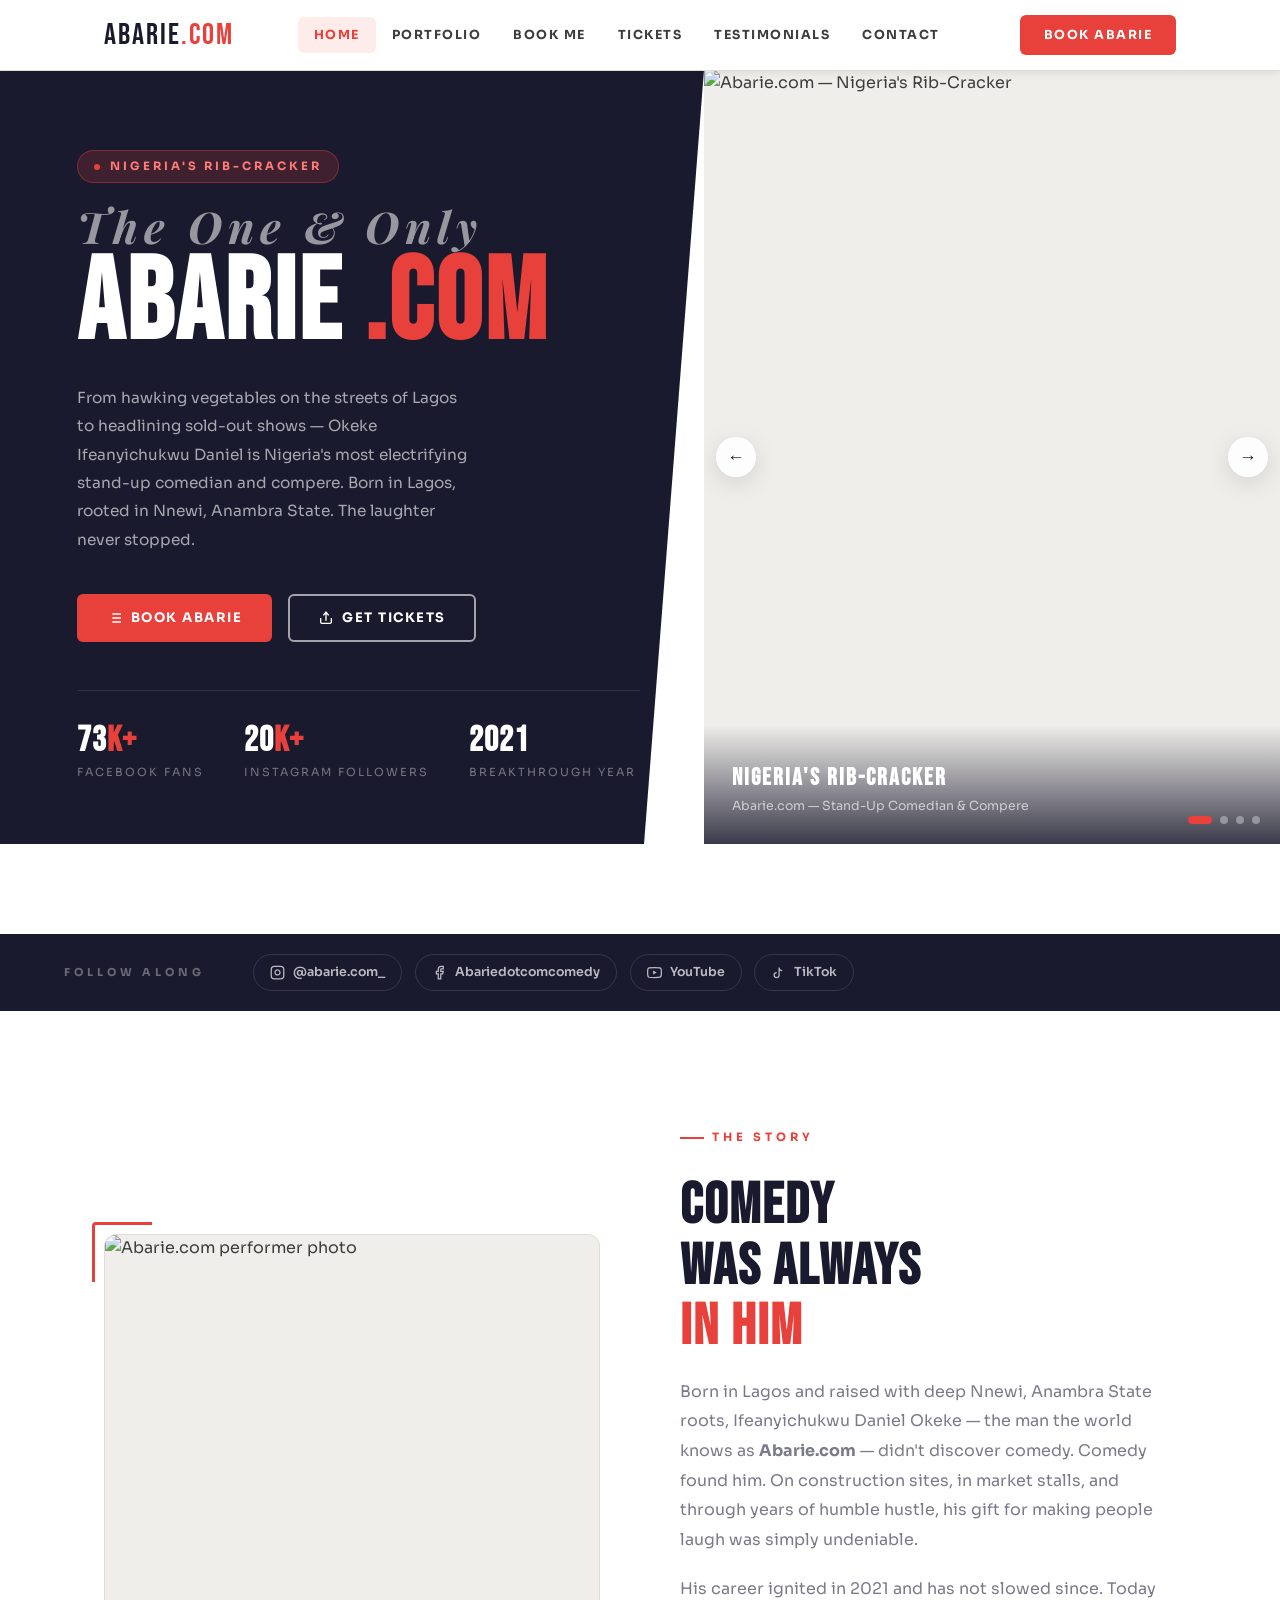
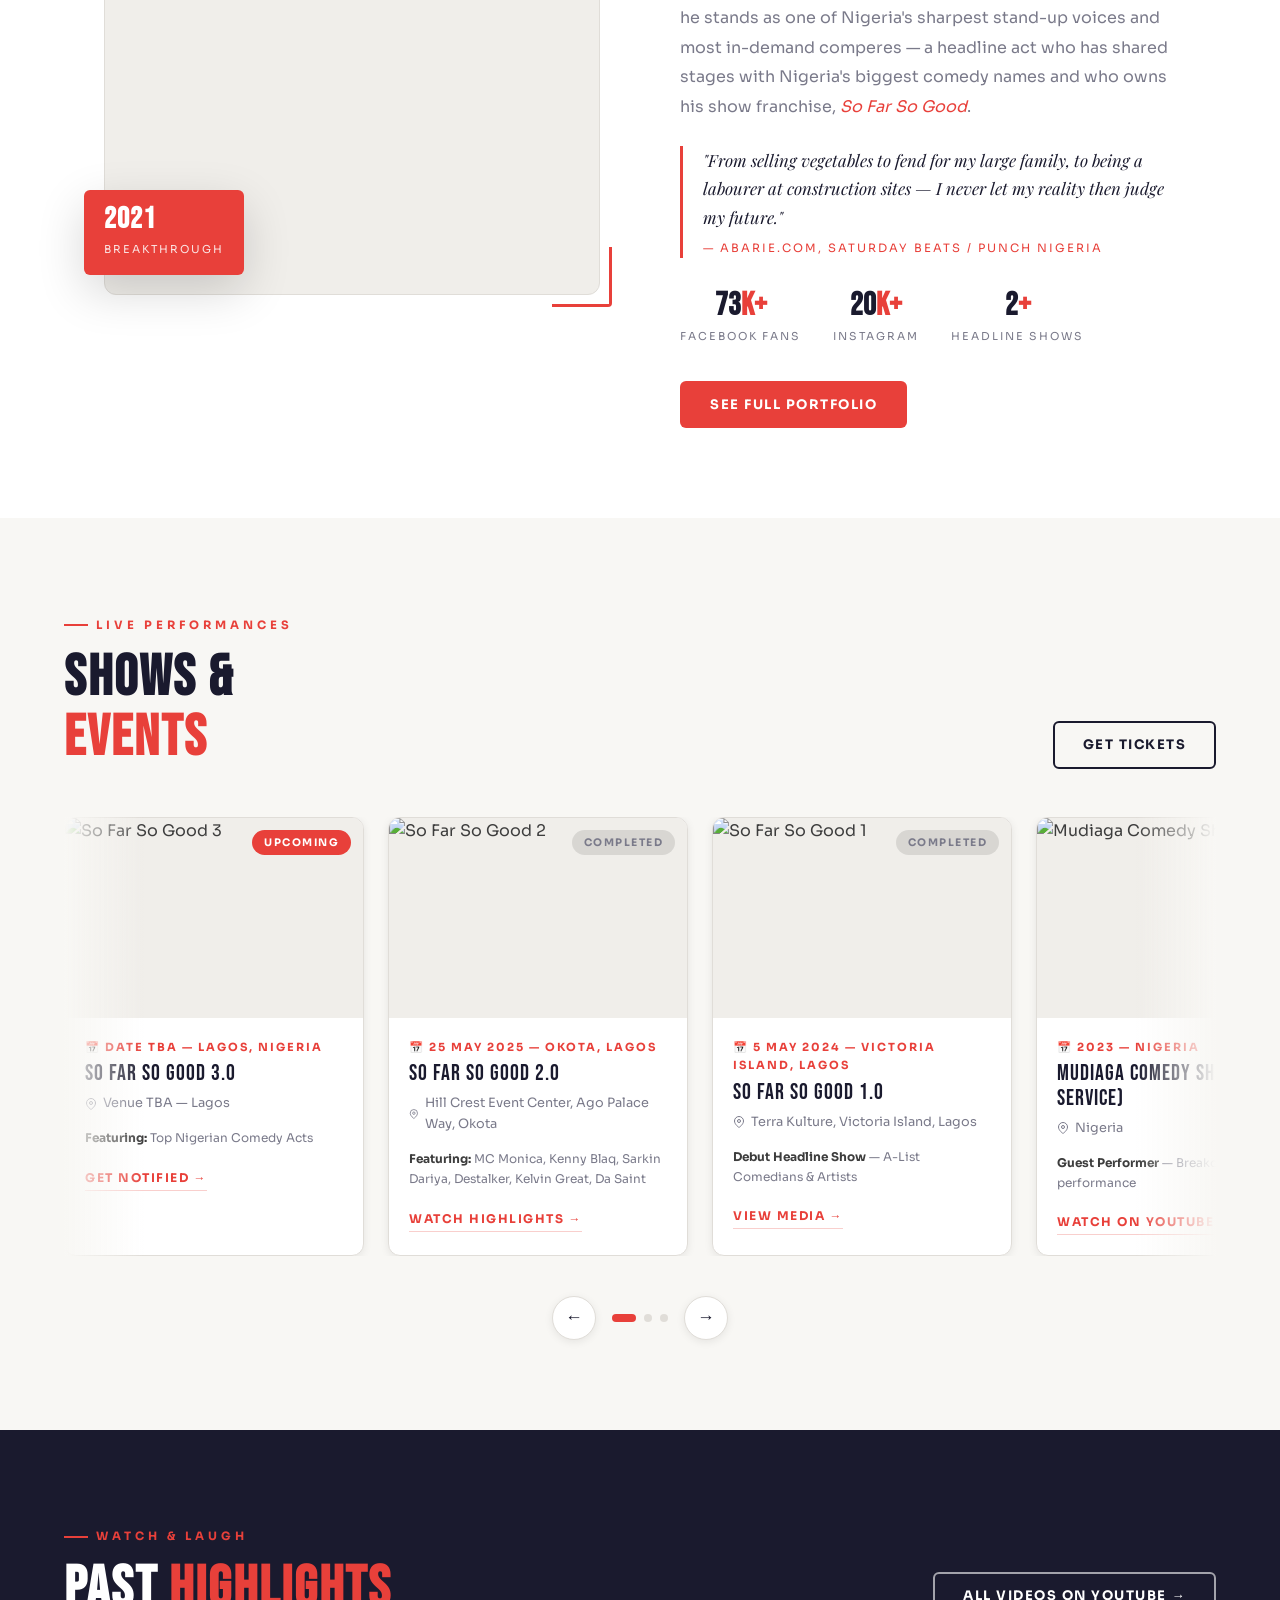
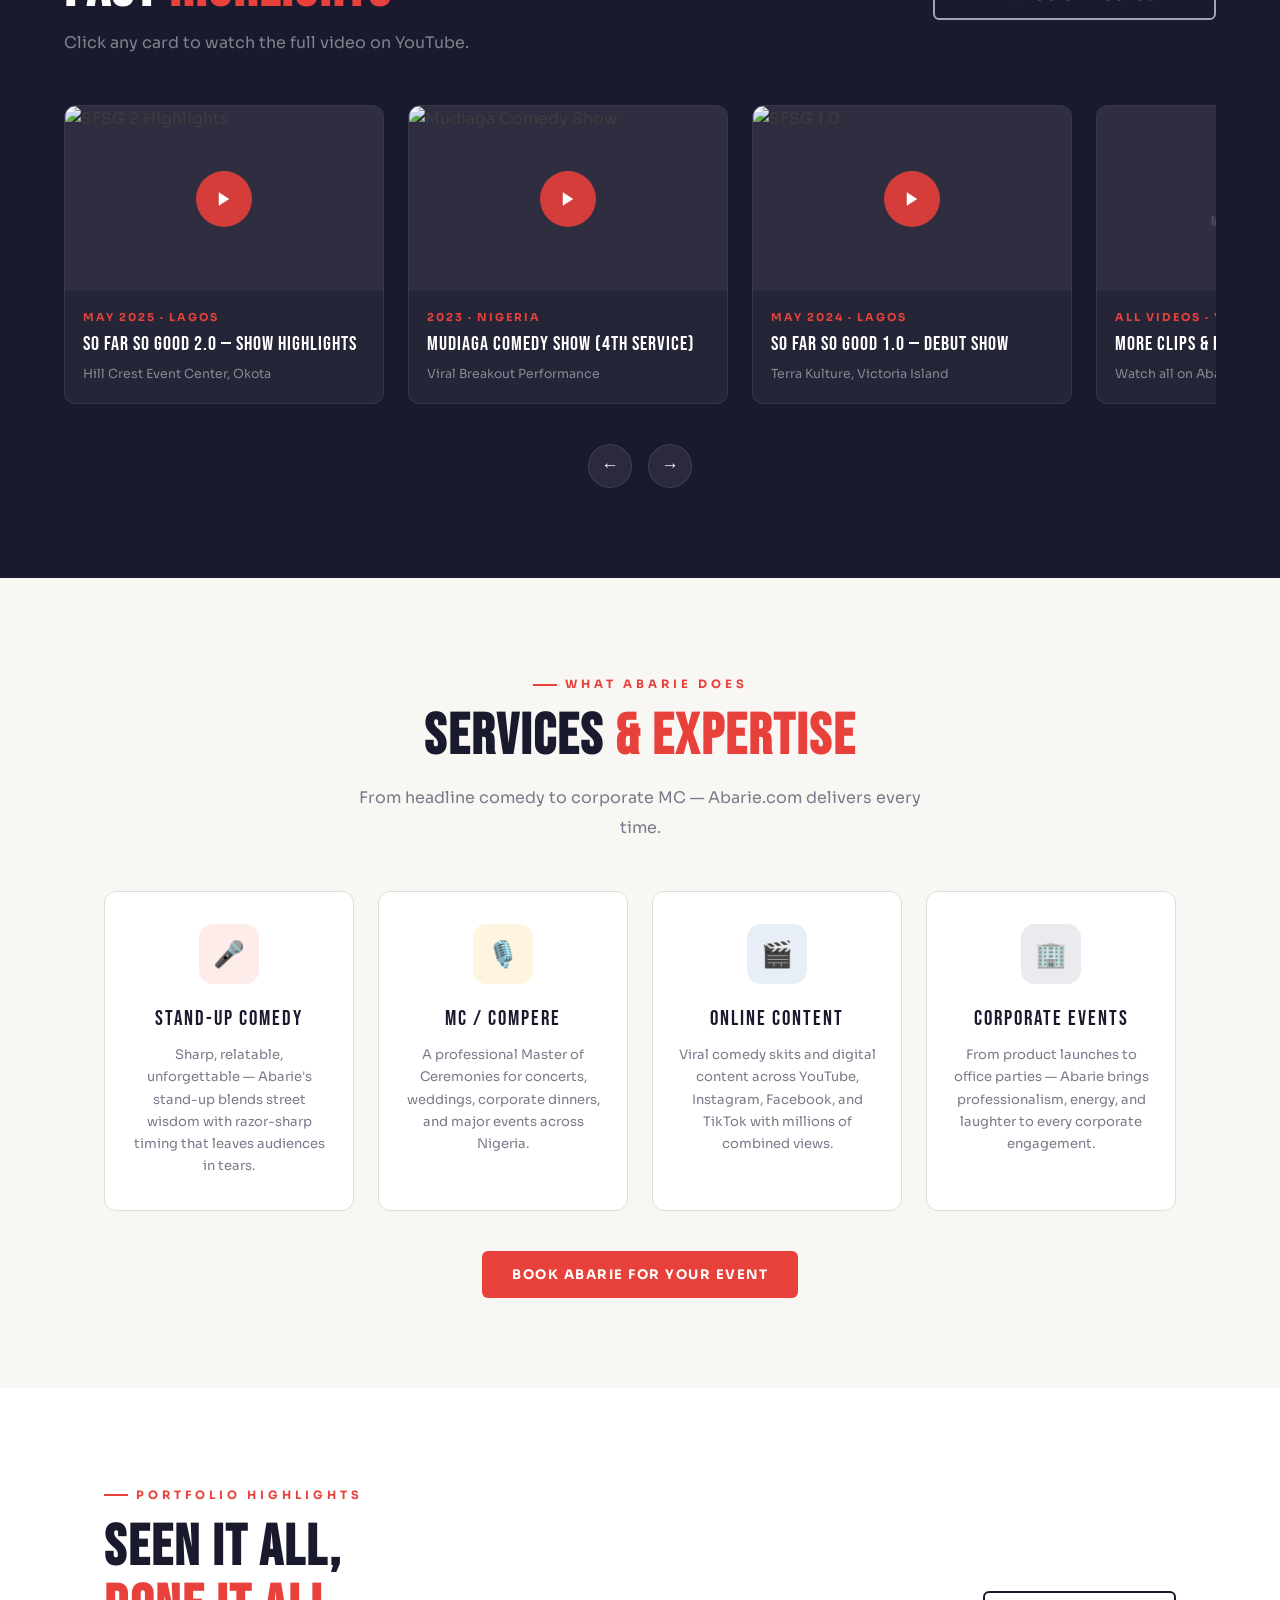
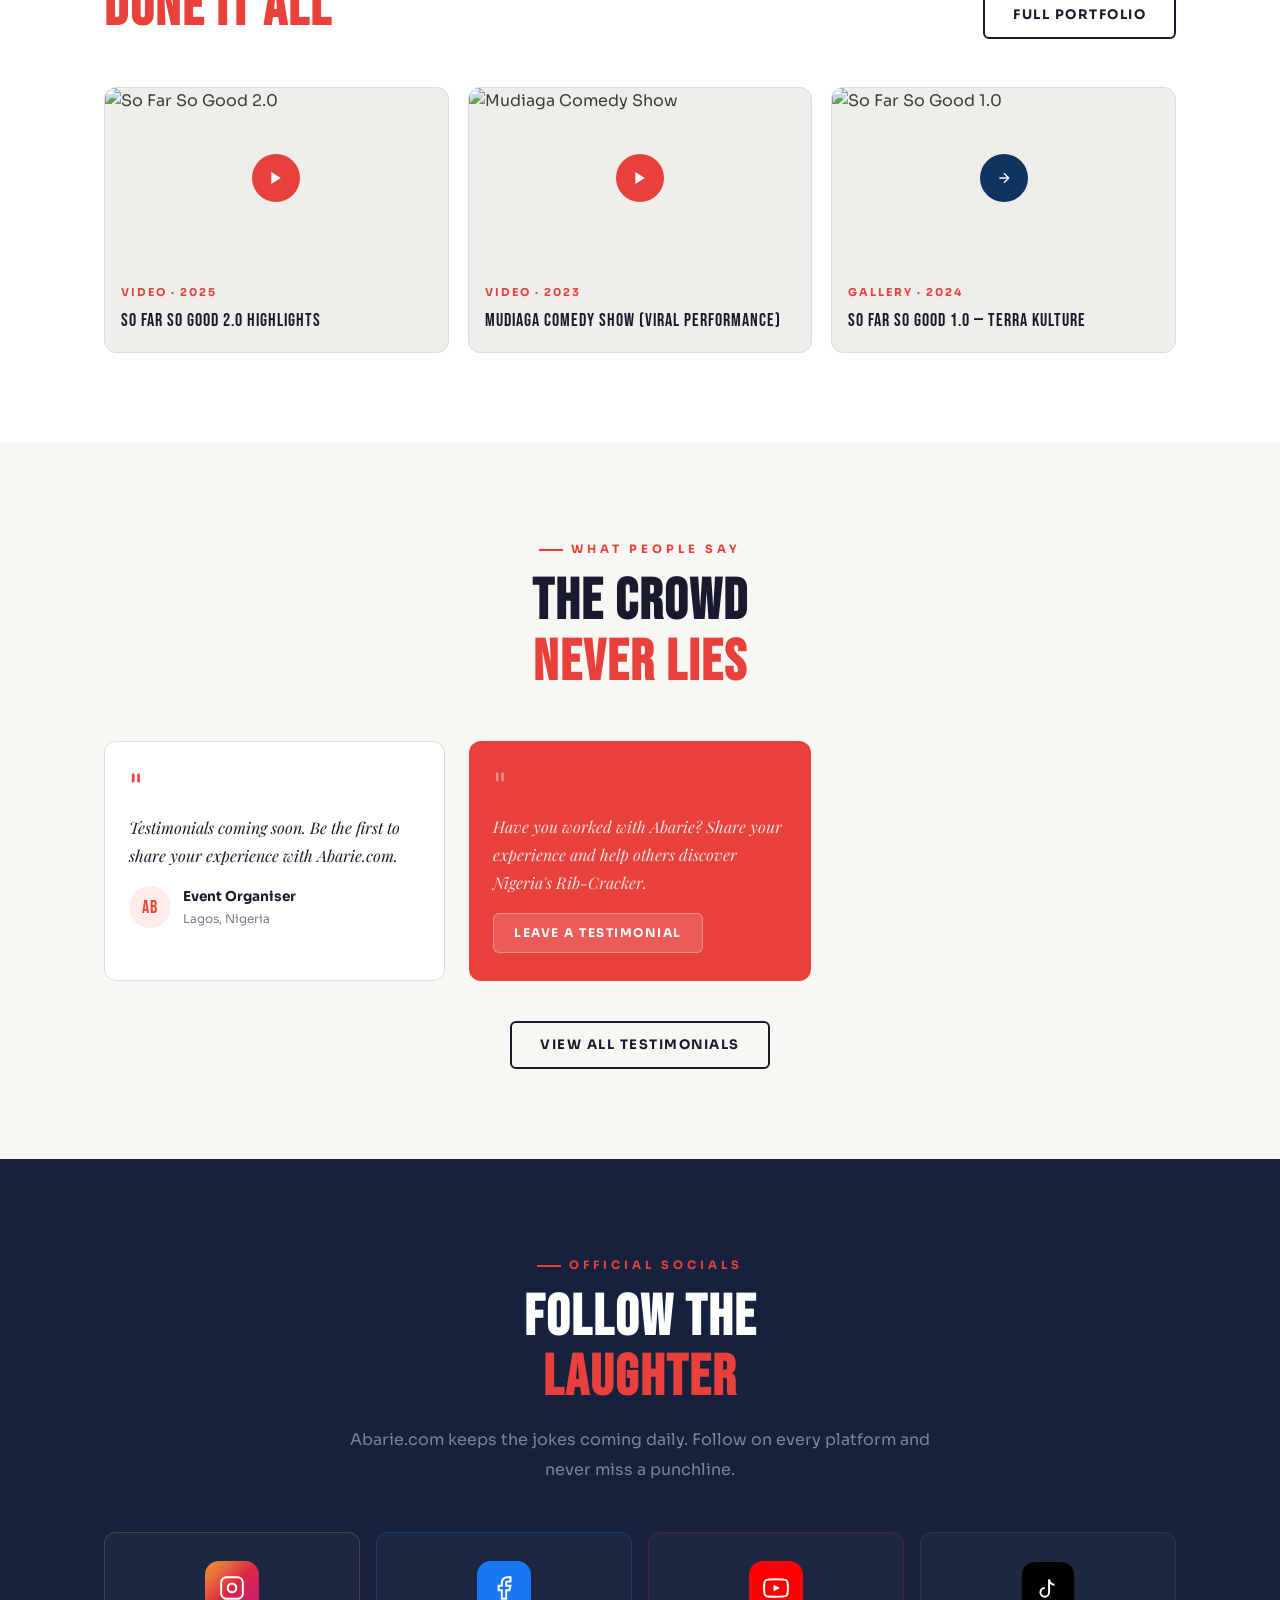
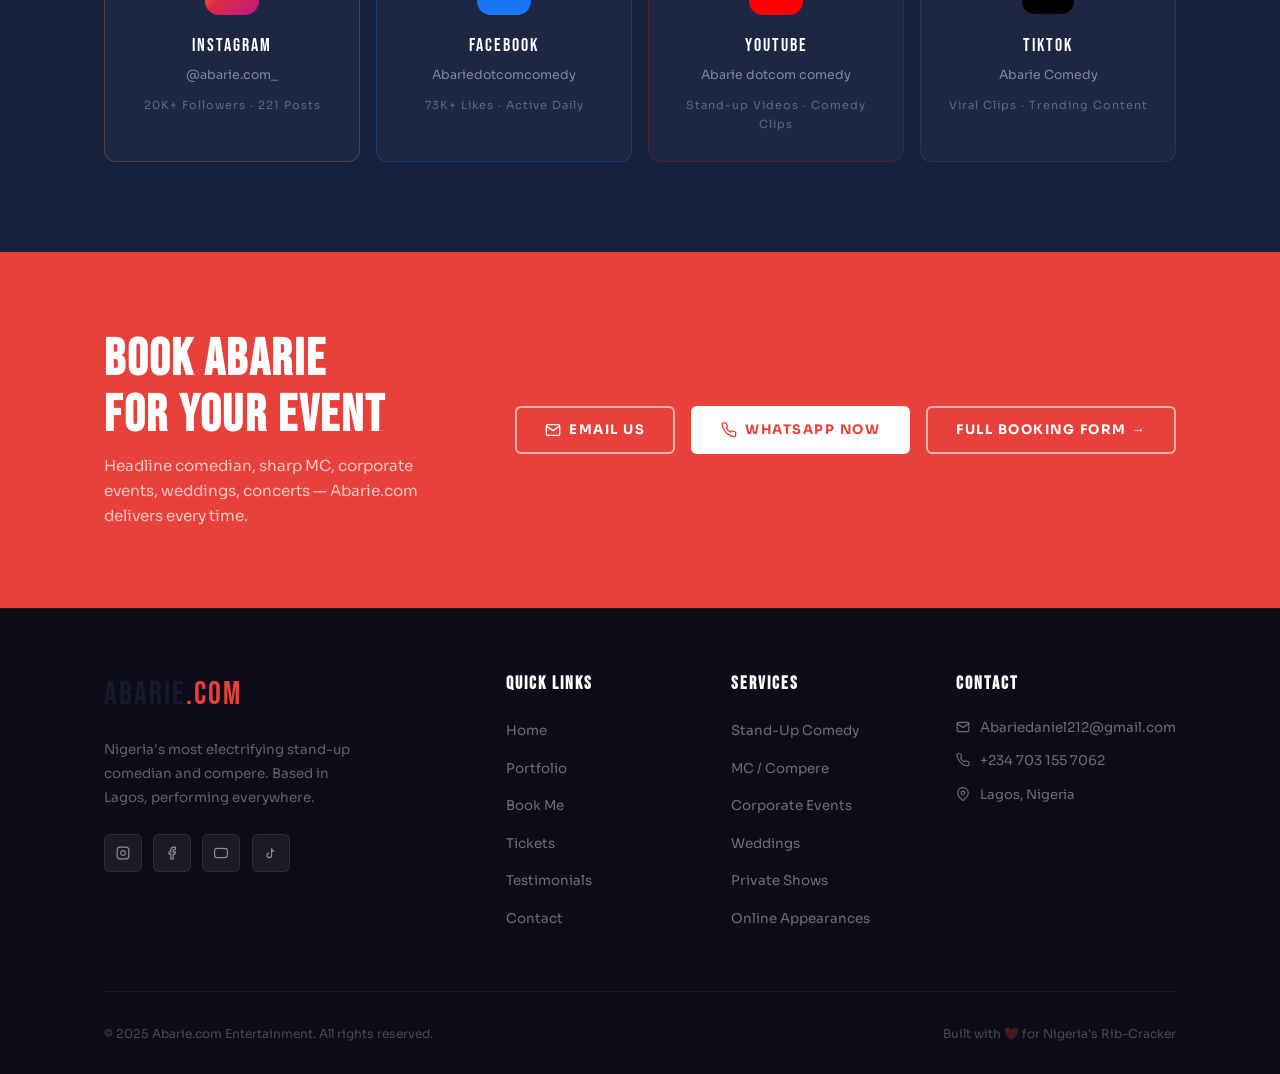
==== commit 5fbd31da: "Update index.html" ====
--- a/index.html
+++ b/index.html
@@ -100,10 +100,7 @@
 
         <!-- Slide 1: Main performer photo -->
         <div class="hero-slide" style="min-width:100%;">
-          <div class="hero-slide-placeholder">
-            <svg width="60" height="60" viewBox="0 0 24 24" fill="none" stroke="currentColor" stroke-width="0.8"><rect x="3" y="3" width="18" height="18" rx="2"/><circle cx="8.5" cy="8.5" r="1.5"/><polyline points="21 15 16 10 5 21"/></svg>
-            HERO PHOTO 1<br/><span style="font-size:0.7rem; letter-spacing:2px; opacity:0.5;">Place abarie-hero-1.webp in images/webp/</span>
-          </div>
+          <img src="images/hero/abarie-hero-1.webp" alt="Abarie.com — Nigeria's Rib-Cracker" style="width:100%; height:100%; object-fit:cover; display:block;"/>
           <div class="hero-slide-overlay">
             <h3>Nigeria's Rib-Cracker</h3>
             <p>Abarie.com — Stand-Up Comedian & Compere</p>
@@ -112,10 +109,7 @@
 
         <!-- Slide 2 -->
         <div class="hero-slide" style="min-width:100%;">
-          <div class="hero-slide-placeholder">
-            <svg width="60" height="60" viewBox="0 0 24 24" fill="none" stroke="currentColor" stroke-width="0.8"><rect x="3" y="3" width="18" height="18" rx="2"/><circle cx="8.5" cy="8.5" r="1.5"/><polyline points="21 15 16 10 5 21"/></svg>
-            HERO PHOTO 2<br/><span style="font-size:0.7rem; letter-spacing:2px; opacity:0.5;">Place abarie-hero-2.webp in images/webp/</span>
-          </div>
+          <img src="images/hero/abarie-hero-2.webp" alt="Abarie.com — So Far So Good" style="width:100%; height:100%; object-fit:cover; display:block;"/>
           <div class="hero-slide-overlay">
             <h3>So Far So Good</h3>
             <p>Headline Comedy Show Franchise — Lagos, Nigeria</p>
@@ -124,10 +118,7 @@
 
         <!-- Slide 3 -->
         <div class="hero-slide" style="min-width:100%;">
-          <div class="hero-slide-placeholder">
-            <svg width="60" height="60" viewBox="0 0 24 24" fill="none" stroke="currentColor" stroke-width="0.8"><rect x="3" y="3" width="18" height="18" rx="2"/><circle cx="8.5" cy="8.5" r="1.5"/><polyline points="21 15 16 10 5 21"/></svg>
-            SFSG 2.0 POSTER<br/><span style="font-size:0.7rem; letter-spacing:2px; opacity:0.5;">Place sfsg2-poster.webp in images/webp/</span>
-          </div>
+          <img src="images/posters/sfsg2-poster.webp" alt="So Far So Good 2.0 — Show Poster" style="width:100%; height:100%; object-fit:cover; display:block;"/>
           <div class="hero-slide-overlay">
             <h3>So Far So Good 2.0</h3>
             <p>Hill Crest Event Center, Okota — May 25, 2025</p>
@@ -136,10 +127,7 @@
 
         <!-- Slide 4 -->
         <div class="hero-slide" style="min-width:100%;">
-          <div class="hero-slide-placeholder">
-            <svg width="60" height="60" viewBox="0 0 24 24" fill="none" stroke="currentColor" stroke-width="0.8"><rect x="3" y="3" width="18" height="18" rx="2"/><circle cx="8.5" cy="8.5" r="1.5"/><polyline points="21 15 16 10 5 21"/></svg>
-            STAGE PHOTO<br/><span style="font-size:0.7rem; letter-spacing:2px; opacity:0.5;">Place abarie-stage.webp in images/webp/</span>
-          </div>
+          <img src="images/hero/abarie-stage.webp" alt="Abarie.com — Live on Stage" style="width:100%; height:100%; object-fit:cover; display:block;"/>
           <div class="hero-slide-overlay">
             <h3>Live on Stage</h3>
             <p>Compere · Stand-Up · Corporate Events · Weddings</p>
@@ -194,11 +182,7 @@
 
       <div class="about-img-wrap reveal">
         <div class="about-img-frame">
-          <!-- Replace with: <img src="images/webp/abarie-about.webp" alt="Abarie.com performer photo"/> -->
-          <div class="about-img-placeholder">
-            <svg width="52" height="52" viewBox="0 0 24 24" fill="none" stroke="currentColor" stroke-width="0.8"><rect x="3" y="3" width="18" height="18" rx="2"/><circle cx="8.5" cy="8.5" r="1.5"/><polyline points="21 15 16 10 5 21"/></svg>
-            PERFORMER PHOTO<br/><span style="font-size:0.68rem; letter-spacing:2px;">images/webp/abarie-about.webp</span>
-          </div>
+          <img src="images/hero/abarie-about.webp" alt="Abarie.com performer photo" style="width:100%; height:100%; object-fit:cover; display:block;"/>
         </div>
         <div class="about-badge">
           <strong>2021</strong>
@@ -261,11 +245,7 @@
         <!-- Upcoming: SFSG 3 -->
         <div class="event-card">
           <div class="event-card-poster">
-            <!-- <img src="images/posters/sfsg3.webp" alt="So Far So Good 3"/> -->
-            <div class="event-poster-placeholder">
-              <svg width="36" height="36" viewBox="0 0 24 24" fill="none" stroke="currentColor" stroke-width="0.8"><rect x="3" y="3" width="18" height="18" rx="2"/><circle cx="8.5" cy="8.5" r="1.5"/><polyline points="21 15 16 10 5 21"/></svg>
-              SFSG 3 POSTER
-            </div>
+            <img src="images/posters/sfsg3.webp" alt="So Far So Good 3"/>
             <span class="event-badge upcoming">Upcoming</span>
           </div>
           <div class="event-card-body">
@@ -283,11 +263,7 @@
         <!-- Completed: SFSG 2 -->
         <div class="event-card">
           <div class="event-card-poster">
-            <!-- <img src="images/posters/sfsg2.webp" alt="So Far So Good 2"/> -->
-            <div class="event-poster-placeholder">
-              <svg width="36" height="36" viewBox="0 0 24 24" fill="none" stroke="currentColor" stroke-width="0.8"><rect x="3" y="3" width="18" height="18" rx="2"/><circle cx="8.5" cy="8.5" r="1.5"/><polyline points="21 15 16 10 5 21"/></svg>
-              SFSG 2 POSTER
-            </div>
+            <img src="images/posters/sfsg2.webp" alt="So Far So Good 2"/>
             <span class="event-badge past">Completed</span>
           </div>
           <div class="event-card-body">
@@ -305,11 +281,7 @@
         <!-- Completed: SFSG 1 -->
         <div class="event-card">
           <div class="event-card-poster">
-            <!-- <img src="images/posters/sfsg1.webp" alt="So Far So Good 1"/> -->
-            <div class="event-poster-placeholder">
-              <svg width="36" height="36" viewBox="0 0 24 24" fill="none" stroke="currentColor" stroke-width="0.8"><rect x="3" y="3" width="18" height="18" rx="2"/><circle cx="8.5" cy="8.5" r="1.5"/><polyline points="21 15 16 10 5 21"/></svg>
-              SFSG 1 POSTER
-            </div>
+            <img src="images/posters/sfsg1.webp" alt="So Far So Good 1"/>
             <span class="event-badge past">Completed</span>
           </div>
           <div class="event-card-body">
@@ -327,11 +299,7 @@
         <!-- Guest: Mudiaga -->
         <div class="event-card">
           <div class="event-card-poster">
-            <!-- <img src="images/posters/mudiaga.webp" alt="Mudiaga Comedy Show"/> -->
-            <div class="event-poster-placeholder">
-              <svg width="36" height="36" viewBox="0 0 24 24" fill="none" stroke="currentColor" stroke-width="0.8"><rect x="3" y="3" width="18" height="18" rx="2"/><circle cx="8.5" cy="8.5" r="1.5"/><polyline points="21 15 16 10 5 21"/></svg>
-              SHOW POSTER
-            </div>
+            <img src="images/posters/mudiaga.webp" alt="Mudiaga Comedy Show"/>
             <span class="event-badge past">Completed</span>
           </div>
           <div class="event-card-body">
@@ -401,11 +369,7 @@
 
         <a class="yt-card" href="https://www.youtube.com/watch?v=gqENYWBeIXA" target="_blank">
           <div class="yt-thumb">
-            <!-- <img src="images/webp/sfsg2-thumb.webp" alt="SFSG 2 Highlights"/> -->
-            <div class="yt-thumb-placeholder">
-              <svg width="40" height="40" viewBox="0 0 24 24" fill="none" stroke="currentColor" stroke-width="0.8"><path d="M22.54 6.42a2.78 2.78 0 0 0-1.95-1.96C18.88 4 12 4 12 4s-6.88 0-8.59.46A2.78 2.78 0 0 0 1.46 6.42 29 29 0 0 0 1 12a29 29 0 0 0 .46 5.58A2.78 2.78 0 0 0 3.41 19.6C5.12 20 12 20 12 20s6.88 0 8.59-.46a2.78 2.78 0 0 0 1.95-1.95A29 29 0 0 0 23 12a29 29 0 0 0-.46-5.58z"/><polygon points="9.75 15.02 15.5 12 9.75 8.98 9.75 15.02" fill="currentColor" stroke="none"/></svg>
-              SFSG 2.0 HIGHLIGHTS
-            </div>
+            <img src="images/thumbnails/sfsg2-thumb.webp" alt="SFSG 2 Highlights"/>
             <div class="yt-play">
               <svg width="18" height="18" viewBox="0 0 24 24" fill="white"><polygon points="5 3 19 12 5 21 5 3"/></svg>
             </div>
@@ -419,11 +383,7 @@
 
         <a class="yt-card" href="https://www.youtube.com/watch?v=dPP57_KVzzs" target="_blank">
           <div class="yt-thumb">
-            <!-- <img src="images/webp/mudiaga-thumb.webp" alt="Mudiaga Comedy Show"/> -->
-            <div class="yt-thumb-placeholder">
-              <svg width="40" height="40" viewBox="0 0 24 24" fill="none" stroke="currentColor" stroke-width="0.8"><path d="M22.54 6.42a2.78 2.78 0 0 0-1.95-1.96C18.88 4 12 4 12 4s-6.88 0-8.59.46A2.78 2.78 0 0 0 1.46 6.42 29 29 0 0 0 1 12a29 29 0 0 0 .46 5.58A2.78 2.78 0 0 0 3.41 19.6C5.12 20 12 20 12 20s6.88 0 8.59-.46a2.78 2.78 0 0 0 1.95-1.95A29 29 0 0 0 23 12a29 29 0 0 0-.46-5.58z"/><polygon points="9.75 15.02 15.5 12 9.75 8.98 9.75 15.02" fill="currentColor" stroke="none"/></svg>
-              MUDIAGA SHOW 2023
-            </div>
+            <img src="images/thumbnails/mudiaga-thumb.webp" alt="Mudiaga Comedy Show"/>
             <div class="yt-play">
               <svg width="18" height="18" viewBox="0 0 24 24" fill="white"><polygon points="5 3 19 12 5 21 5 3"/></svg>
             </div>
@@ -437,11 +397,7 @@
 
         <a class="yt-card" href="https://www.youtube.com/channel/UCqwQwJ-pYK1hlrEjAmgbw4Q" target="_blank">
           <div class="yt-thumb">
-            <!-- <img src="images/webp/sfsg1-thumb.webp" alt="SFSG 1.0"/> -->
-            <div class="yt-thumb-placeholder">
-              <svg width="40" height="40" viewBox="0 0 24 24" fill="none" stroke="currentColor" stroke-width="0.8"><path d="M22.54 6.42a2.78 2.78 0 0 0-1.95-1.96C18.88 4 12 4 12 4s-6.88 0-8.59.46A2.78 2.78 0 0 0 1.46 6.42 29 29 0 0 0 1 12a29 29 0 0 0 .46 5.58A2.78 2.78 0 0 0 3.41 19.6C5.12 20 12 20 12 20s6.88 0 8.59-.46a2.78 2.78 0 0 0 1.95-1.95A29 29 0 0 0 23 12a29 29 0 0 0-.46-5.58z"/><polygon points="9.75 15.02 15.5 12 9.75 8.98 9.75 15.02" fill="currentColor" stroke="none"/></svg>
-              SFSG 1.0 — 2024
-            </div>
+            <img src="images/thumbnails/sfsg1-thumb.webp" alt="SFSG 1.0"/>
             <div class="yt-play">
               <svg width="18" height="18" viewBox="0 0 24 24" fill="white"><polygon points="5 3 19 12 5 21 5 3"/></svg>
             </div>
@@ -530,11 +486,10 @@
     </div>
 
     <div style="display:grid; grid-template-columns:repeat(auto-fill, minmax(280px,1fr)); gap:1.2rem;" class="reveal" style="transition-delay:0.1s;">
-      <!-- Portfolio card 1 -->
-      <div style="border-radius:var(--radius-lg); overflow:hidden; background:var(--light); border:1px solid var(--border);">
-        <div style="height:180px; background:var(--light); display:flex; align-items:center; justify-content:center; position:relative;">
-          <div style="text-align:center; color:var(--border); font-family:var(--font-display); letter-spacing:3px; font-size:0.8rem;">SFSG 2.0 PHOTO</div>
-          <a href="https://www.youtube.com/watch?v=gqENYWBeIXA" target="_blank" style="position:absolute; width:48px; height:48px; border-radius:50%; background:var(--primary); display:flex; align-items:center; justify-content:center; color:white;">
+        <div style="border-radius:var(--radius-lg); overflow:hidden; background:var(--light); border:1px solid var(--border);">
+        <div style="height:180px; position:relative; overflow:hidden;">
+          <img src="images/shows/sfsg2-show.webp" alt="So Far So Good 2.0" style="width:100%; height:100%; object-fit:cover; display:block;"/>
+          <a href="https://www.youtube.com/watch?v=gqENYWBeIXA" target="_blank" style="position:absolute; top:50%; left:50%; transform:translate(-50%,-50%); width:48px; height:48px; border-radius:50%; background:var(--primary); display:flex; align-items:center; justify-content:center; color:white;">
             <svg width="16" height="16" viewBox="0 0 24 24" fill="white"><polygon points="5 3 19 12 5 21 5 3"/></svg>
           </a>
         </div>
@@ -546,9 +501,9 @@
 
       <!-- Portfolio card 2 -->
       <div style="border-radius:var(--radius-lg); overflow:hidden; background:var(--light); border:1px solid var(--border);">
-        <div style="height:180px; background:var(--light); display:flex; align-items:center; justify-content:center; position:relative;">
-          <div style="text-align:center; color:var(--border); font-family:var(--font-display); letter-spacing:3px; font-size:0.8rem;">MUDIAGA SHOW</div>
-          <a href="https://www.youtube.com/watch?v=dPP57_KVzzs" target="_blank" style="position:absolute; width:48px; height:48px; border-radius:50%; background:var(--primary); display:flex; align-items:center; justify-content:center; color:white;">
+        <div style="height:180px; position:relative; overflow:hidden;">
+          <img src="images/shows/mudiaga-show.webp" alt="Mudiaga Comedy Show" style="width:100%; height:100%; object-fit:cover; display:block;"/>
+          <a href="https://www.youtube.com/watch?v=dPP57_KVzzs" target="_blank" style="position:absolute; top:50%; left:50%; transform:translate(-50%,-50%); width:48px; height:48px; border-radius:50%; background:var(--primary); display:flex; align-items:center; justify-content:center; color:white;">
             <svg width="16" height="16" viewBox="0 0 24 24" fill="white"><polygon points="5 3 19 12 5 21 5 3"/></svg>
           </a>
         </div>
@@ -560,9 +515,9 @@
 
       <!-- Portfolio card 3 -->
       <div style="border-radius:var(--radius-lg); overflow:hidden; background:var(--light); border:1px solid var(--border);">
-        <div style="height:180px; background:var(--light); display:flex; align-items:center; justify-content:center; position:relative;">
-          <div style="text-align:center; color:var(--border); font-family:var(--font-display); letter-spacing:3px; font-size:0.8rem;">SFSG 1.0 PHOTO</div>
-          <a href="portfolio.html" style="position:absolute; width:48px; height:48px; border-radius:50%; background:var(--mid); display:flex; align-items:center; justify-content:center; color:white;">
+        <div style="height:180px; position:relative; overflow:hidden;">
+          <img src="images/shows/sfsg1-show.webp" alt="So Far So Good 1.0" style="width:100%; height:100%; object-fit:cover; display:block;"/>
+          <a href="portfolio.html" style="position:absolute; top:50%; left:50%; transform:translate(-50%,-50%); width:48px; height:48px; border-radius:50%; background:var(--mid); display:flex; align-items:center; justify-content:center; color:white;">
             <svg width="16" height="16" viewBox="0 0 24 24" fill="none" stroke="white" stroke-width="2"><path d="M5 12h14M12 5l7 7-7 7"/></svg>
           </a>
         </div>
--- a/css/style.css
+++ b/css/style.css
@@ -0,0 +1,820 @@
+/* ═══════════════════════════════════════════════
+   ABARIE.COM — MAIN STYLESHEET
+   Bright, modern, professional entertainer site
+   ═══════════════════════════════════════════════ */
+
+/* ── TOKENS ── */
+:root {
+  --primary:    #e8403a;   /* Destalker-inspired bold red */
+  --primary-dk: #c02f2a;
+  --primary-lt: #fdecea;
+  --gold:       #f5a623;
+  --gold-lt:    #fff4e0;
+  --dark:       #1a1a2e;   /* deep navy-black */
+  --dark2:      #16213e;
+  --mid:        #0f3460;   /* rich navy accent */
+  --white:      #ffffff;
+  --offwhite:   #f8f7f4;
+  --light:      #f0eeea;
+  --text:       #3d3d3d;
+  --muted:      #7a7a8a;
+  --border:     #e0ddd8;
+
+  --font-display: 'Bebas Neue', sans-serif;
+  --font-body:    'Sora', sans-serif;
+  --font-serif:   'Playfair Display', serif;
+
+  --shadow-sm: 0 2px 8px rgba(0,0,0,0.08);
+  --shadow-md: 0 6px 24px rgba(0,0,0,0.12);
+  --shadow-lg: 0 16px 48px rgba(0,0,0,0.16);
+  --radius:    6px;
+  --radius-lg: 12px;
+}
+
+*, *::before, *::after { box-sizing: border-box; margin: 0; padding: 0; }
+html { scroll-behavior: smooth; }
+
+body {
+  background: var(--white);
+  color: var(--text);
+  font-family: var(--font-body);
+  font-size: 16px;
+  line-height: 1.65;
+  overflow-x: hidden;
+}
+
+img { display: block; max-width: 100%; }
+a { color: inherit; text-decoration: none; }
+
+/* ── UTILITIES ── */
+.container { max-width: 1200px; margin: 0 auto; padding: 0 5vw; }
+.container-wide { max-width: 1400px; margin: 0 auto; padding: 0 5vw; }
+
+.tag {
+  display: inline-flex; align-items: center; gap: 8px;
+  font-size: 0.72rem; letter-spacing: 4px; text-transform: uppercase;
+  font-weight: 700; color: var(--primary);
+}
+.tag::before {
+  content: ''; display: inline-block;
+  width: 24px; height: 2px; background: var(--primary);
+  flex-shrink: 0;
+}
+
+.section-title {
+  font-family: var(--font-display);
+  font-size: clamp(2.2rem, 4.5vw, 3.8rem);
+  color: var(--dark);
+  letter-spacing: 2px;
+  line-height: 1.05;
+}
+.section-title span { color: var(--primary); }
+
+.section-body {
+  color: var(--muted);
+  line-height: 1.85;
+  max-width: 580px;
+}
+
+.btn-red {
+  display: inline-flex; align-items: center; gap: 8px;
+  background: var(--primary); color: var(--white);
+  padding: 13px 30px; border-radius: var(--radius);
+  font-weight: 700; font-size: 0.82rem;
+  letter-spacing: 1.5px; text-transform: uppercase;
+  transition: background .2s, transform .15s;
+  border: none; cursor: pointer;
+}
+.btn-red:hover { background: var(--primary-dk); transform: translateY(-2px); }
+
+.btn-outline-dark {
+  display: inline-flex; align-items: center; gap: 8px;
+  border: 2px solid var(--dark); color: var(--dark);
+  padding: 11px 28px; border-radius: var(--radius);
+  font-weight: 700; font-size: 0.82rem;
+  letter-spacing: 1.5px; text-transform: uppercase;
+  transition: background .2s, color .2s;
+  background: transparent;
+}
+.btn-outline-dark:hover { background: var(--dark); color: var(--white); }
+
+.btn-outline-white {
+  display: inline-flex; align-items: center; gap: 8px;
+  border: 2px solid rgba(255,255,255,0.6); color: var(--white);
+  padding: 11px 28px; border-radius: var(--radius);
+  font-weight: 700; font-size: 0.82rem;
+  letter-spacing: 1.5px; text-transform: uppercase;
+  transition: background .2s, border-color .2s;
+}
+.btn-outline-white:hover { background: rgba(255,255,255,0.12); border-color: var(--white); }
+
+section { padding: 90px 0; }
+
+/* ═══════════════ NAVBAR ═══════════════ */
+.navbar {
+  position: fixed; top: 0; left: 0; right: 0; z-index: 1000;
+  background: var(--white);
+  border-bottom: 1px solid var(--border);
+  box-shadow: var(--shadow-sm);
+}
+.navbar-inner {
+  display: flex; align-items: center; justify-content: space-between;
+  height: 70px;
+}
+.nav-logo {
+  font-family: var(--font-display);
+  font-size: 1.9rem;
+  color: var(--dark);
+  letter-spacing: 2px;
+}
+.nav-logo span { color: var(--primary); }
+
+.nav-links { display: flex; gap: 0; list-style: none; }
+.nav-links a {
+  display: block; padding: 8px 16px;
+  font-size: 0.78rem; font-weight: 700;
+  letter-spacing: 1.5px; text-transform: uppercase;
+  color: var(--text);
+  border-radius: var(--radius);
+  transition: color .2s, background .2s;
+}
+.nav-links a:hover, .nav-links a.active { color: var(--primary); background: var(--primary-lt); }
+
+.nav-cta {
+  background: var(--primary); color: var(--white);
+  padding: 10px 24px; border-radius: var(--radius);
+  font-size: 0.78rem; font-weight: 700;
+  letter-spacing: 1.5px; text-transform: uppercase;
+  transition: background .2s;
+}
+.nav-cta:hover { background: var(--primary-dk); color: var(--white); }
+
+/* Hamburger */
+.nav-toggle { display: none; background: none; border: none; cursor: pointer; padding: 4px; }
+.nav-toggle span {
+  display: block; width: 24px; height: 2px;
+  background: var(--dark); margin: 5px 0;
+  transition: all .3s;
+}
+
+/* ═══════════════ HERO ═══════════════ */
+.hero {
+  padding-top: 70px;
+  min-height: 100vh;
+  display: grid;
+  grid-template-columns: 1.1fr 0.9fr;
+  overflow: hidden;
+}
+
+/* Left: text + slideshow */
+.hero-left {
+  background: var(--dark);
+  padding: 80px 5vw 60px 6vw;
+  display: flex;
+  flex-direction: column;
+  justify-content: center;
+  position: relative;
+  overflow: hidden;
+}
+.hero-left::after {
+  content: '';
+  position: absolute; bottom: 0; right: -60px;
+  width: 120px; height: 100%;
+  background: var(--white);
+  clip-path: polygon(60px 0, 100% 0, 100% 100%, 0 100%);
+  z-index: 2;
+}
+
+.hero-eyebrow {
+  display: inline-flex; align-items: center; gap: 10px;
+  background: rgba(232,64,58,0.18);
+  border: 1px solid rgba(232,64,58,0.4);
+  color: #ff7b78;
+  padding: 6px 16px; border-radius: 50px;
+  font-size: 0.72rem; font-weight: 700;
+  letter-spacing: 3px; text-transform: uppercase;
+  margin-bottom: 1.5rem;
+  width: fit-content;
+}
+.hero-eyebrow .dot {
+  width: 6px; height: 6px; border-radius: 50%;
+  background: var(--primary);
+  animation: pulse 2s infinite;
+}
+@keyframes pulse {
+  0%, 100% { opacity: 1; transform: scale(1); }
+  50% { opacity: 0.5; transform: scale(0.7); }
+}
+
+.hero h1 {
+  font-family: var(--font-display);
+  font-size: clamp(4.5rem, 9vw, 9rem);
+  line-height: 0.88;
+  color: var(--white);
+  letter-spacing: 3px;
+  margin-bottom: 0.3rem;
+}
+.hero h1 .red { color: var(--primary); }
+.hero h1 .thin {
+  font-family: var(--font-serif);
+  font-style: italic;
+  font-size: 0.38em;
+  color: rgba(255,255,255,0.55);
+  display: block;
+  letter-spacing: 6px;
+  margin-bottom: 0.5rem;
+}
+
+.hero-desc {
+  color: rgba(255,255,255,0.62);
+  font-size: 0.96rem;
+  line-height: 1.85;
+  max-width: 400px;
+  margin: 1.5rem 0 2.5rem;
+}
+
+.hero-btns { display: flex; gap: 1rem; flex-wrap: wrap; position: relative; z-index: 3; }
+
+.hero-stats {
+  display: flex; gap: 2.5rem;
+  margin-top: 3rem; padding-top: 2rem;
+  border-top: 1px solid rgba(255,255,255,0.1);
+  position: relative; z-index: 3;
+}
+.hero-stat strong {
+  display: block;
+  font-family: var(--font-display);
+  font-size: 2.2rem;
+  color: var(--white);
+  letter-spacing: 1px;
+  line-height: 1;
+}
+.hero-stat strong span { color: var(--primary); }
+.hero-stat small {
+  font-size: 0.7rem; letter-spacing: 2px;
+  text-transform: uppercase;
+  color: rgba(255,255,255,0.4);
+}
+
+/* Right: image carousel */
+.hero-right {
+  background: var(--offwhite);
+  position: relative;
+  overflow: hidden;
+  display: flex; align-items: stretch;
+}
+
+.hero-slides {
+  display: flex;
+  width: 100%; height: 100%;
+  transition: none;
+}
+
+.hero-slide {
+  min-width: 100%;
+  background: var(--light);
+  display: flex; align-items: center; justify-content: center;
+  position: relative;
+  overflow: hidden;
+}
+.hero-slide img {
+  width: 100%; height: 100%;
+  object-fit: cover;
+}
+.hero-slide-placeholder {
+  display: flex; flex-direction: column;
+  align-items: center; justify-content: center;
+  width: 100%; height: 100%; min-height: 400px;
+  color: var(--border);
+  font-family: var(--font-display);
+  letter-spacing: 3px; font-size: 0.9rem;
+  text-align: center; gap: 12px;
+}
+
+.hero-slide-overlay {
+  position: absolute; bottom: 0; left: 0; right: 0;
+  background: linear-gradient(to top, rgba(26,26,46,0.85) 0%, transparent 100%);
+  padding: 40px 28px 28px;
+  color: var(--white);
+}
+.hero-slide-overlay h3 {
+  font-family: var(--font-display);
+  font-size: 1.5rem; letter-spacing: 2px;
+  line-height: 1.1; margin-bottom: 4px;
+}
+.hero-slide-overlay p { font-size: 0.78rem; opacity: 0.65; }
+
+.hero-slide-nav {
+  position: absolute; bottom: 20px; right: 20px;
+  display: flex; gap: 8px; z-index: 5;
+}
+.hero-slide-dot {
+  width: 8px; height: 8px; border-radius: 50%;
+  background: rgba(255,255,255,0.35);
+  cursor: pointer; transition: all .2s;
+  border: none;
+}
+.hero-slide-dot.active {
+  background: var(--primary);
+  width: 24px; border-radius: 4px;
+}
+
+.hero-slide-arrows {
+  position: absolute; top: 50%; transform: translateY(-50%);
+  width: 100%; display: flex; justify-content: space-between;
+  padding: 0 12px; z-index: 5; pointer-events: none;
+}
+.hero-arrow {
+  width: 40px; height: 40px; border-radius: 50%;
+  background: rgba(255,255,255,0.9);
+  border: none; cursor: pointer;
+  display: flex; align-items: center; justify-content: center;
+  color: var(--dark); font-size: 1.1rem;
+  pointer-events: all;
+  transition: background .2s;
+  box-shadow: var(--shadow-md);
+}
+.hero-arrow:hover { background: var(--primary); color: var(--white); }
+
+/* ═══════════════ SOCIAL STRIP ═══════════════ */
+.social-strip {
+  background: var(--dark);
+  padding: 20px 0;
+  overflow: hidden;
+}
+.social-strip-inner {
+  display: flex; align-items: center; gap: 3rem;
+}
+.social-strip-label {
+  font-size: 0.68rem; letter-spacing: 4px;
+  text-transform: uppercase; color: rgba(255,255,255,0.35);
+  font-weight: 700; white-space: nowrap;
+}
+.social-links-row { display: flex; gap: 0.8rem; flex-wrap: wrap; }
+.social-pill {
+  display: flex; align-items: center; gap: 8px;
+  padding: 7px 16px; border-radius: 50px;
+  font-size: 0.78rem; font-weight: 600;
+  border: 1px solid rgba(255,255,255,0.12);
+  color: rgba(255,255,255,0.7);
+  transition: all .2s;
+}
+.social-pill:hover { border-color: var(--primary); color: var(--white); background: rgba(232,64,58,0.12); }
+.social-pill svg { flex-shrink: 0; }
+
+/* ═══════════════ ABOUT SNIPPET ═══════════════ */
+.about-section { background: var(--white); }
+.about-grid {
+  display: grid;
+  grid-template-columns: 1fr 1fr;
+  gap: 80px; align-items: center;
+}
+
+.about-img-wrap { position: relative; }
+.about-img-frame {
+  width: 100%; aspect-ratio: 3/4;
+  background: var(--light);
+  border-radius: var(--radius-lg);
+  overflow: hidden;
+  position: relative;
+  border: 1px solid var(--border);
+}
+.about-img-frame img { width: 100%; height: 100%; object-fit: cover; }
+.about-img-placeholder {
+  width: 100%; height: 100%;
+  display: flex; flex-direction: column;
+  align-items: center; justify-content: center;
+  gap: 10px; color: var(--border);
+  font-family: var(--font-display); letter-spacing: 3px;
+  font-size: 0.85rem;
+}
+
+/* gold corner accent on photo */
+.about-img-wrap::before, .about-img-wrap::after {
+  content: ''; position: absolute;
+  width: 60px; height: 60px;
+  border-color: var(--primary); border-style: solid;
+}
+.about-img-wrap::before { top: -12px; left: -12px; border-width: 3px 0 0 3px; border-radius: 4px 0 0 0; }
+.about-img-wrap::after  { bottom: -12px; right: -12px; border-width: 0 3px 3px 0; border-radius: 0 0 4px 0; }
+
+.about-badge {
+  position: absolute; bottom: 20px; left: -20px;
+  background: var(--primary);
+  color: var(--white);
+  padding: 14px 20px;
+  border-radius: var(--radius);
+  box-shadow: var(--shadow-lg);
+}
+.about-badge strong {
+  display: block;
+  font-family: var(--font-display);
+  font-size: 1.9rem; letter-spacing: 1px; line-height: 1;
+}
+.about-badge small { font-size: 0.68rem; letter-spacing: 2px; text-transform: uppercase; opacity: 0.85; }
+
+.about-content { padding-top: 20px; }
+.about-content .tag { margin-bottom: 1rem; }
+.about-content .section-title { margin-bottom: 1.2rem; }
+.about-content p { color: var(--muted); line-height: 1.85; margin-bottom: 1.2rem; }
+
+.about-quote {
+  border-left: 3px solid var(--primary);
+  padding-left: 20px; margin: 1.5rem 0;
+}
+.about-quote p {
+  font-family: var(--font-serif); font-style: italic;
+  font-size: 1.05rem; color: var(--dark);
+  line-height: 1.7; margin: 0;
+}
+.about-quote cite {
+  display: block; margin-top: 8px;
+  font-size: 0.72rem; letter-spacing: 2px;
+  text-transform: uppercase; color: var(--primary);
+  font-style: normal;
+}
+
+.about-facts { display: flex; gap: 2rem; margin-top: 2rem; }
+.about-fact { text-align: center; }
+.about-fact strong {
+  display: block;
+  font-family: var(--font-display); font-size: 2rem;
+  color: var(--dark); line-height: 1;
+}
+.about-fact span { color: var(--primary); }
+.about-fact small { font-size: 0.68rem; letter-spacing: 2px; text-transform: uppercase; color: var(--muted); }
+
+/* ═══════════════ EVENTS CAROUSEL ═══════════════ */
+.events-section { background: var(--offwhite); overflow: hidden; }
+.events-header {
+  display: flex; align-items: flex-end; justify-content: space-between;
+  margin-bottom: 3rem; flex-wrap: wrap; gap: 1rem;
+}
+
+.events-track-wrap { overflow: hidden; position: relative; }
+.events-track-wrap::before, .events-track-wrap::after {
+  content: ''; position: absolute; top: 0; bottom: 0; width: 80px; z-index: 2;
+  pointer-events: none;
+}
+.events-track-wrap::before { left: 0; background: linear-gradient(to right, var(--offwhite), transparent); }
+.events-track-wrap::after  { right: 0; background: linear-gradient(to left, var(--offwhite), transparent); }
+
+.events-track {
+  display: flex; gap: 1.5rem;
+  transition: transform 0.5s cubic-bezier(0.4, 0, 0.2, 1);
+  will-change: transform;
+}
+
+.event-card {
+  min-width: 300px;
+  background: var(--white);
+  border-radius: var(--radius-lg);
+  overflow: hidden;
+  box-shadow: var(--shadow-sm);
+  border: 1px solid var(--border);
+  transition: transform .25s, box-shadow .25s;
+  cursor: pointer;
+}
+.event-card:hover { transform: translateY(-6px); box-shadow: var(--shadow-lg); }
+
+.event-card-poster {
+  height: 200px;
+  background: var(--light);
+  position: relative; overflow: hidden;
+  display: flex; align-items: center; justify-content: center;
+}
+.event-card-poster img { width: 100%; height: 100%; object-fit: cover; }
+.event-poster-placeholder {
+  display: flex; flex-direction: column; align-items: center; gap: 8px;
+  color: var(--border); font-family: var(--font-display);
+  letter-spacing: 3px; font-size: 0.85rem;
+}
+.event-badge {
+  position: absolute; top: 12px; right: 12px;
+  padding: 4px 12px; border-radius: 50px;
+  font-size: 0.65rem; font-weight: 700;
+  letter-spacing: 1.5px; text-transform: uppercase;
+}
+.event-badge.upcoming { background: var(--primary); color: var(--white); }
+.event-badge.past { background: rgba(0,0,0,0.1); color: var(--muted); }
+.event-badge.live { background: #22c55e; color: white; }
+
+.event-card-body { padding: 20px; }
+.event-date {
+  font-size: 0.7rem; letter-spacing: 2px;
+  text-transform: uppercase; color: var(--primary);
+  font-weight: 700; margin-bottom: 6px;
+}
+.event-name {
+  font-family: var(--font-display); font-size: 1.4rem;
+  color: var(--dark); letter-spacing: 1px;
+  margin-bottom: 6px; line-height: 1.1;
+}
+.event-venue {
+  font-size: 0.8rem; color: var(--muted);
+  display: flex; align-items: center; gap: 6px;
+  margin-bottom: 14px;
+}
+.event-acts { font-size: 0.75rem; color: var(--muted); margin-bottom: 16px; }
+.event-acts strong { color: var(--text); }
+.event-link {
+  display: inline-flex; align-items: center; gap: 6px;
+  font-size: 0.75rem; font-weight: 700; letter-spacing: 1.5px;
+  text-transform: uppercase; color: var(--primary);
+  border-bottom: 1.5px solid rgba(232,64,58,0.25);
+  padding-bottom: 2px; transition: border-color .2s;
+}
+.event-link:hover { border-color: var(--primary); }
+
+.events-controls {
+  display: flex; align-items: center; gap: 1rem; margin-top: 2.5rem; justify-content: center;
+}
+.events-arrow {
+  width: 44px; height: 44px; border-radius: 50%;
+  background: var(--white); border: 1.5px solid var(--border);
+  cursor: pointer; display: flex; align-items: center; justify-content: center;
+  font-size: 1.1rem; color: var(--dark);
+  transition: all .2s; box-shadow: var(--shadow-sm);
+}
+.events-arrow:hover { background: var(--primary); border-color: var(--primary); color: var(--white); }
+.events-dots { display: flex; gap: 8px; }
+.events-dot {
+  width: 8px; height: 8px; border-radius: 50%;
+  background: var(--border); cursor: pointer;
+  transition: all .2s; border: none;
+}
+.events-dot.active { background: var(--primary); width: 24px; border-radius: 4px; }
+
+/* ═══════════════ PAST EVENTS (YouTube Slider) ═══════════════ */
+.past-events { background: var(--dark); overflow: hidden; }
+.past-events .section-title { color: var(--white); }
+.past-events .section-body { color: rgba(255,255,255,0.5); }
+
+.yt-slider-wrap { overflow: hidden; margin-top: 3rem; position: relative; }
+.yt-track {
+  display: flex; gap: 1.5rem;
+  transition: transform 0.5s cubic-bezier(0.4, 0, 0.2, 1);
+}
+
+.yt-card {
+  min-width: 320px;
+  border-radius: var(--radius-lg);
+  overflow: hidden;
+  background: rgba(255,255,255,0.05);
+  border: 1px solid rgba(255,255,255,0.08);
+  transition: transform .25s, border-color .25s;
+  cursor: pointer;
+  text-decoration: none;
+  display: block;
+}
+.yt-card:hover { transform: translateY(-6px); border-color: var(--primary); }
+
+.yt-thumb {
+  height: 185px;
+  background: rgba(255,255,255,0.04);
+  position: relative; overflow: hidden;
+  display: flex; align-items: center; justify-content: center;
+}
+.yt-thumb img { width: 100%; height: 100%; object-fit: cover; }
+.yt-thumb-placeholder {
+  display: flex; flex-direction: column;
+  align-items: center; gap: 8px;
+  color: rgba(255,255,255,0.15);
+  font-family: var(--font-display); letter-spacing: 3px; font-size: 0.85rem;
+}
+.yt-play {
+  position: absolute;
+  width: 56px; height: 56px; border-radius: 50%;
+  background: rgba(232,64,58,0.9);
+  display: flex; align-items: center; justify-content: center;
+  color: white; font-size: 1.3rem;
+  transition: transform .2s, background .2s;
+}
+.yt-card:hover .yt-play { transform: scale(1.1); background: var(--primary); }
+
+.yt-body { padding: 18px; }
+.yt-meta {
+  font-size: 0.68rem; letter-spacing: 2px; text-transform: uppercase;
+  color: var(--primary); font-weight: 700; margin-bottom: 6px;
+}
+.yt-title {
+  font-family: var(--font-display); font-size: 1.25rem;
+  color: var(--white); letter-spacing: 1px; line-height: 1.15;
+  margin-bottom: 8px;
+}
+.yt-venue { font-size: 0.78rem; color: rgba(255,255,255,0.45); }
+
+.yt-controls {
+  display: flex; align-items: center; gap: 1rem;
+  justify-content: center; margin-top: 2.5rem;
+}
+.yt-arrow {
+  width: 44px; height: 44px; border-radius: 50%;
+  background: rgba(255,255,255,0.07);
+  border: 1px solid rgba(255,255,255,0.1);
+  color: white; font-size: 1.1rem;
+  cursor: pointer; display: flex; align-items: center; justify-content: center;
+  transition: all .2s;
+}
+.yt-arrow:hover { background: var(--primary); border-color: var(--primary); }
+
+/* ═══════════════ SERVICES ═══════════════ */
+.services-section { background: var(--offwhite); }
+.services-grid {
+  display: grid;
+  grid-template-columns: repeat(auto-fill, minmax(220px, 1fr));
+  gap: 1.5rem; margin-top: 3rem;
+}
+.service-card {
+  background: var(--white);
+  border: 1px solid var(--border);
+  border-radius: var(--radius-lg);
+  padding: 32px 24px;
+  text-align: center;
+  transition: border-color .25s, transform .2s, box-shadow .2s;
+}
+.service-card:hover {
+  border-color: var(--primary);
+  transform: translateY(-4px);
+  box-shadow: var(--shadow-md);
+}
+.service-icon {
+  width: 60px; height: 60px; border-radius: 14px;
+  margin: 0 auto 18px;
+  display: flex; align-items: center; justify-content: center;
+  font-size: 1.6rem;
+}
+.service-icon.red   { background: var(--primary-lt); color: var(--primary); }
+.service-icon.gold  { background: var(--gold-lt); color: var(--gold); }
+.service-icon.navy  { background: #e8eef6; color: var(--mid); }
+.service-icon.dark  { background: #ebebef; color: var(--dark); }
+.service-name {
+  font-family: var(--font-display); font-size: 1.3rem;
+  color: var(--dark); letter-spacing: 2px; margin-bottom: 8px;
+}
+.service-desc { font-size: 0.82rem; color: var(--muted); line-height: 1.7; }
+
+/* ═══════════════ SOCIAL CARDS ═══════════════ */
+.social-section { background: var(--dark2); }
+.social-section .section-title { color: var(--white); }
+.social-section .section-body { color: rgba(255,255,255,0.5); }
+.social-cards-grid {
+  display: grid;
+  grid-template-columns: repeat(auto-fill, minmax(220px, 1fr));
+  gap: 1rem; margin-top: 3rem;
+}
+.platform-card {
+  border-radius: var(--radius-lg);
+  padding: 28px 20px;
+  text-align: center;
+  transition: transform .2s, box-shadow .2s;
+  display: block; text-decoration: none;
+  border: 1px solid rgba(255,255,255,0.06);
+  background: rgba(255,255,255,0.03);
+}
+.platform-card:hover { transform: translateY(-5px); box-shadow: 0 12px 40px rgba(0,0,0,0.3); }
+.platform-icon {
+  width: 54px; height: 54px; border-radius: 14px;
+  margin: 0 auto 16px;
+  display: flex; align-items: center; justify-content: center;
+}
+.platform-name {
+  font-family: var(--font-display); font-size: 1.15rem;
+  color: var(--white); letter-spacing: 2px; margin-bottom: 4px;
+}
+.platform-handle { font-size: 0.78rem; color: rgba(255,255,255,0.45); margin-bottom: 10px; }
+.platform-handle a { color: inherit; }
+.platform-stat { font-size: 0.7rem; color: rgba(255,255,255,0.3); letter-spacing: 1px; }
+
+/* ═══════════════ BOOKING SNIPPET ═══════════════ */
+.booking-snippet {
+  background: var(--primary);
+  padding: 80px 0;
+}
+.booking-inner {
+  display: grid; grid-template-columns: 1fr auto;
+  gap: 60px; align-items: center;
+}
+.booking-inner h2 {
+  font-family: var(--font-display); font-size: clamp(2rem,4vw,3.2rem);
+  color: var(--white); letter-spacing: 2px; line-height: 1.1;
+  margin-bottom: 0.5rem;
+}
+.booking-inner p { color: rgba(255,255,255,0.7); font-size: 0.95rem; }
+.booking-btns { display: flex; gap: 1rem; flex-wrap: wrap; }
+
+/* ═══════════════ FOOTER ═══════════════ */
+footer {
+  background: #0d0d1a;
+  padding: 60px 0 30px;
+  border-top: 1px solid rgba(255,255,255,0.05);
+}
+.footer-grid {
+  display: grid;
+  grid-template-columns: 2fr 1fr 1fr 1fr;
+  gap: 3rem; margin-bottom: 3rem;
+}
+.footer-brand .nav-logo { font-size: 2rem; margin-bottom: 1rem; }
+.footer-brand p { font-size: 0.84rem; color: rgba(255,255,255,0.35); line-height: 1.8; max-width: 260px; }
+.footer-social { display: flex; gap: 0.7rem; margin-top: 1.5rem; }
+.footer-social a {
+  width: 38px; height: 38px; border-radius: var(--radius);
+  background: rgba(255,255,255,0.06);
+  border: 1px solid rgba(255,255,255,0.08);
+  display: flex; align-items: center; justify-content: center;
+  color: rgba(255,255,255,0.5); transition: all .2s;
+}
+.footer-social a:hover { background: var(--primary); border-color: var(--primary); color: white; }
+
+.footer-col h4 {
+  font-family: var(--font-display); font-size: 1.1rem;
+  color: var(--white); letter-spacing: 2px;
+  margin-bottom: 1.2rem;
+}
+.footer-col ul { list-style: none; }
+.footer-col ul li { margin-bottom: 0.7rem; }
+.footer-col ul li a {
+  font-size: 0.84rem; color: rgba(255,255,255,0.4);
+  transition: color .2s;
+  display: inline-flex; align-items: center; gap: 6px;
+}
+.footer-col ul li a:hover { color: var(--primary); }
+
+.footer-contact li {
+  display: flex; align-items: flex-start; gap: 10px;
+  font-size: 0.82rem; color: rgba(255,255,255,0.4);
+  margin-bottom: 0.8rem;
+}
+.footer-contact li svg { flex-shrink: 0; margin-top: 3px; }
+.footer-contact li a { color: inherit; }
+.footer-contact li a:hover { color: var(--primary); }
+
+.footer-bottom {
+  padding-top: 2rem;
+  border-top: 1px solid rgba(255,255,255,0.06);
+  display: flex; align-items: center; justify-content: space-between;
+  flex-wrap: wrap; gap: 1rem;
+}
+.footer-bottom p { font-size: 0.76rem; color: rgba(255,255,255,0.25); }
+.footer-bottom a { color: var(--primary); }
+
+/* ═══════════════ RESPONSIVE ═══════════════ */
+@media (max-width: 1024px) {
+  .hero { grid-template-columns: 1fr; min-height: auto; }
+  .hero-left::after { display: none; }
+  .hero-left { padding: 60px 5vw 50px; }
+  .hero-right { height: 50vh; min-height: 320px; }
+  .about-grid { grid-template-columns: 1fr; gap: 50px; }
+  .about-img-wrap { max-width: 400px; }
+  .footer-grid { grid-template-columns: 1fr 1fr; }
+  .booking-inner { grid-template-columns: 1fr; gap: 2rem; }
+}
+
+@media (max-width: 768px) {
+  .nav-links, .nav-cta { display: none; }
+  .nav-toggle { display: block; }
+  section { padding: 70px 0; }
+  .hero-stats { gap: 1.5rem; flex-wrap: wrap; }
+  .footer-grid { grid-template-columns: 1fr; gap: 2rem; }
+  .about-facts { flex-wrap: wrap; gap: 1.5rem; }
+}
+
+@media (max-width: 480px) {
+  .hero h1 { font-size: 4rem; }
+  .events-track .event-card { min-width: 260px; }
+  .yt-track .yt-card { min-width: 260px; }
+}
+
+/* ═══════════════ MOBILE NAV DRAWER ═══════════════ */
+.mobile-nav {
+  position: fixed; top: 70px; left: 0; right: 0; bottom: 0;
+  background: var(--white); z-index: 999;
+  padding: 2rem 5vw;
+  transform: translateX(100%);
+  transition: transform .3s ease;
+}
+.mobile-nav.open { transform: translateX(0); }
+.mobile-nav ul { list-style: none; }
+.mobile-nav ul li { border-bottom: 1px solid var(--border); }
+.mobile-nav ul li a {
+  display: block; padding: 1rem 0;
+  font-size: 1.1rem; font-weight: 700;
+  letter-spacing: 2px; text-transform: uppercase;
+  color: var(--dark); transition: color .2s;
+}
+.mobile-nav ul li a:hover { color: var(--primary); }
+.mobile-nav .btn-red { margin-top: 2rem; width: 100%; justify-content: center; }
+
+/* ═══════════════ PAGE TRANSITION ═══════════════ */
+.page-enter { animation: fadeInUp 0.4s ease both; }
+@keyframes fadeInUp {
+  from { opacity: 0; transform: translateY(20px); }
+  to   { opacity: 1; transform: translateY(0); }
+}
+
+/* ═══════════════ SCROLL ANIMATIONS ═══════════════ */
+.reveal {
+  opacity: 0; transform: translateY(30px);
+  transition: opacity 0.6s ease, transform 0.6s ease;
+}
+.reveal.visible { opacity: 1; transform: translateY(0); }
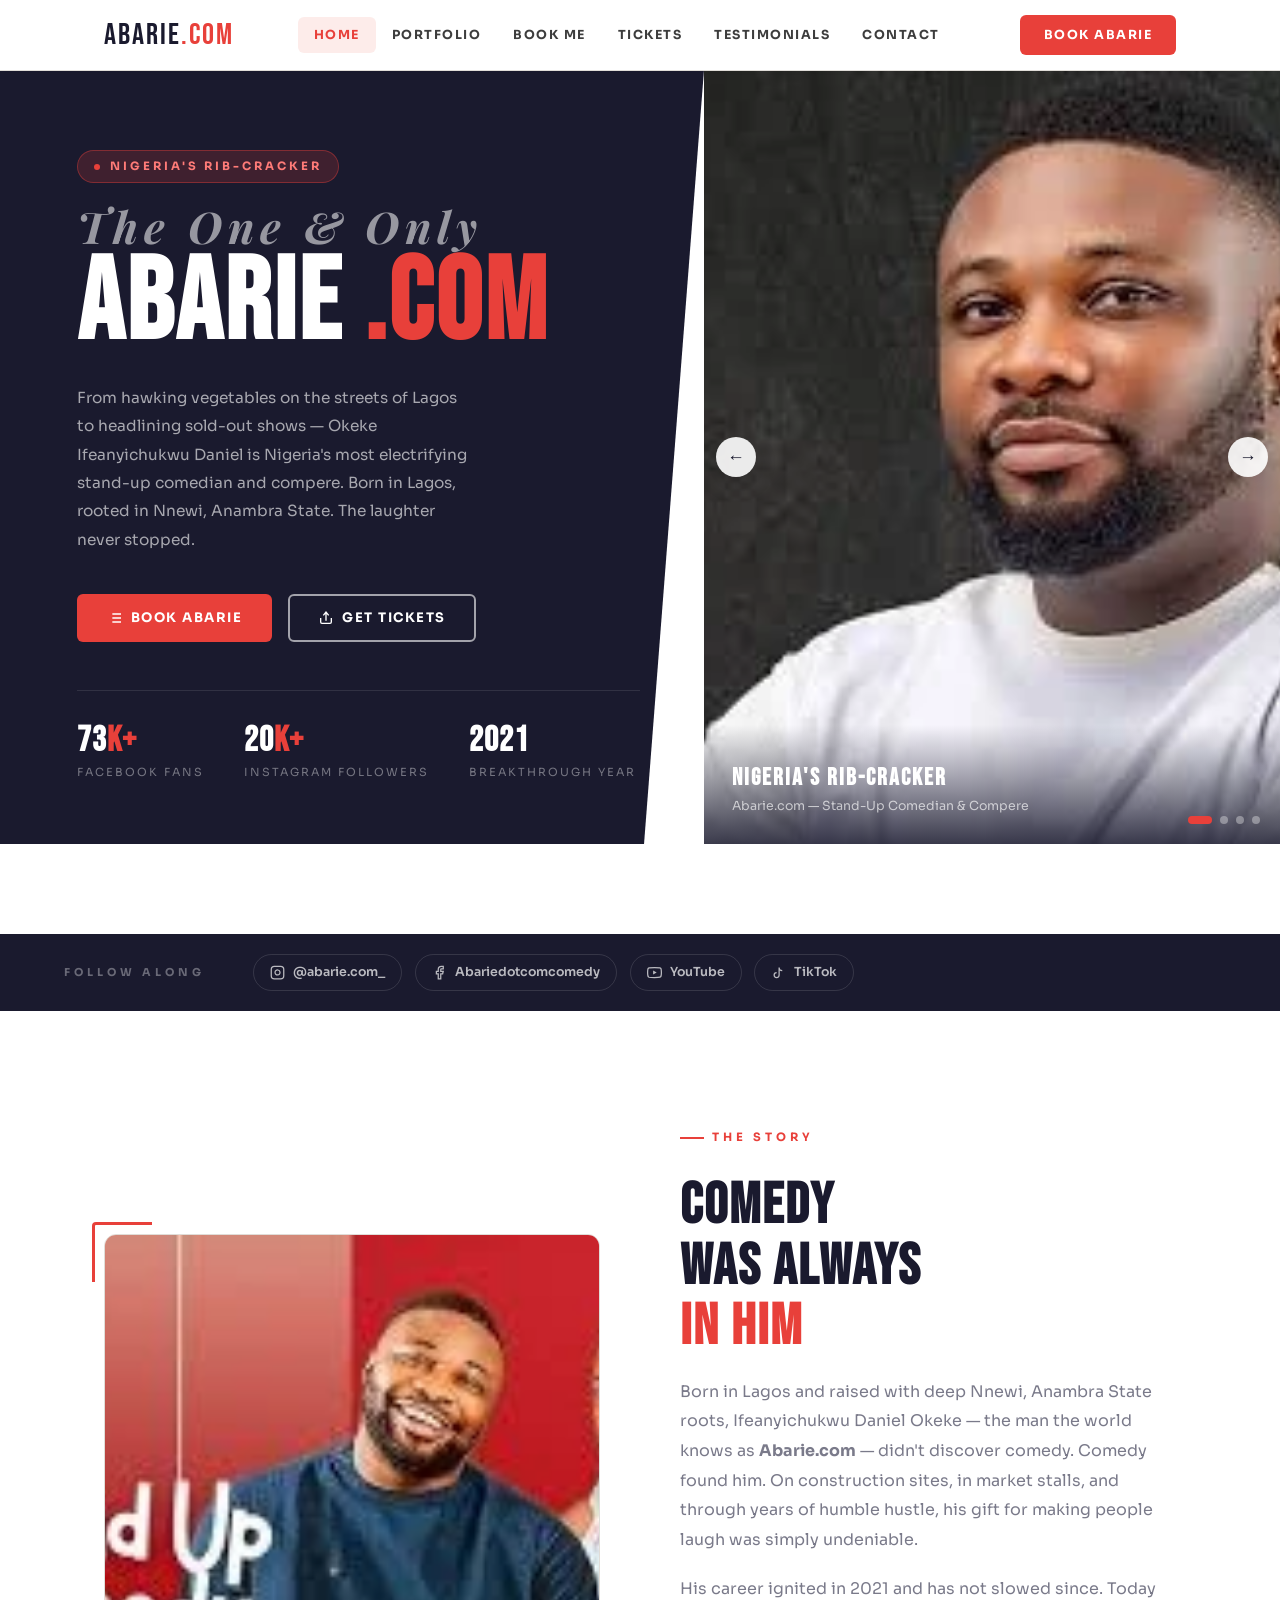
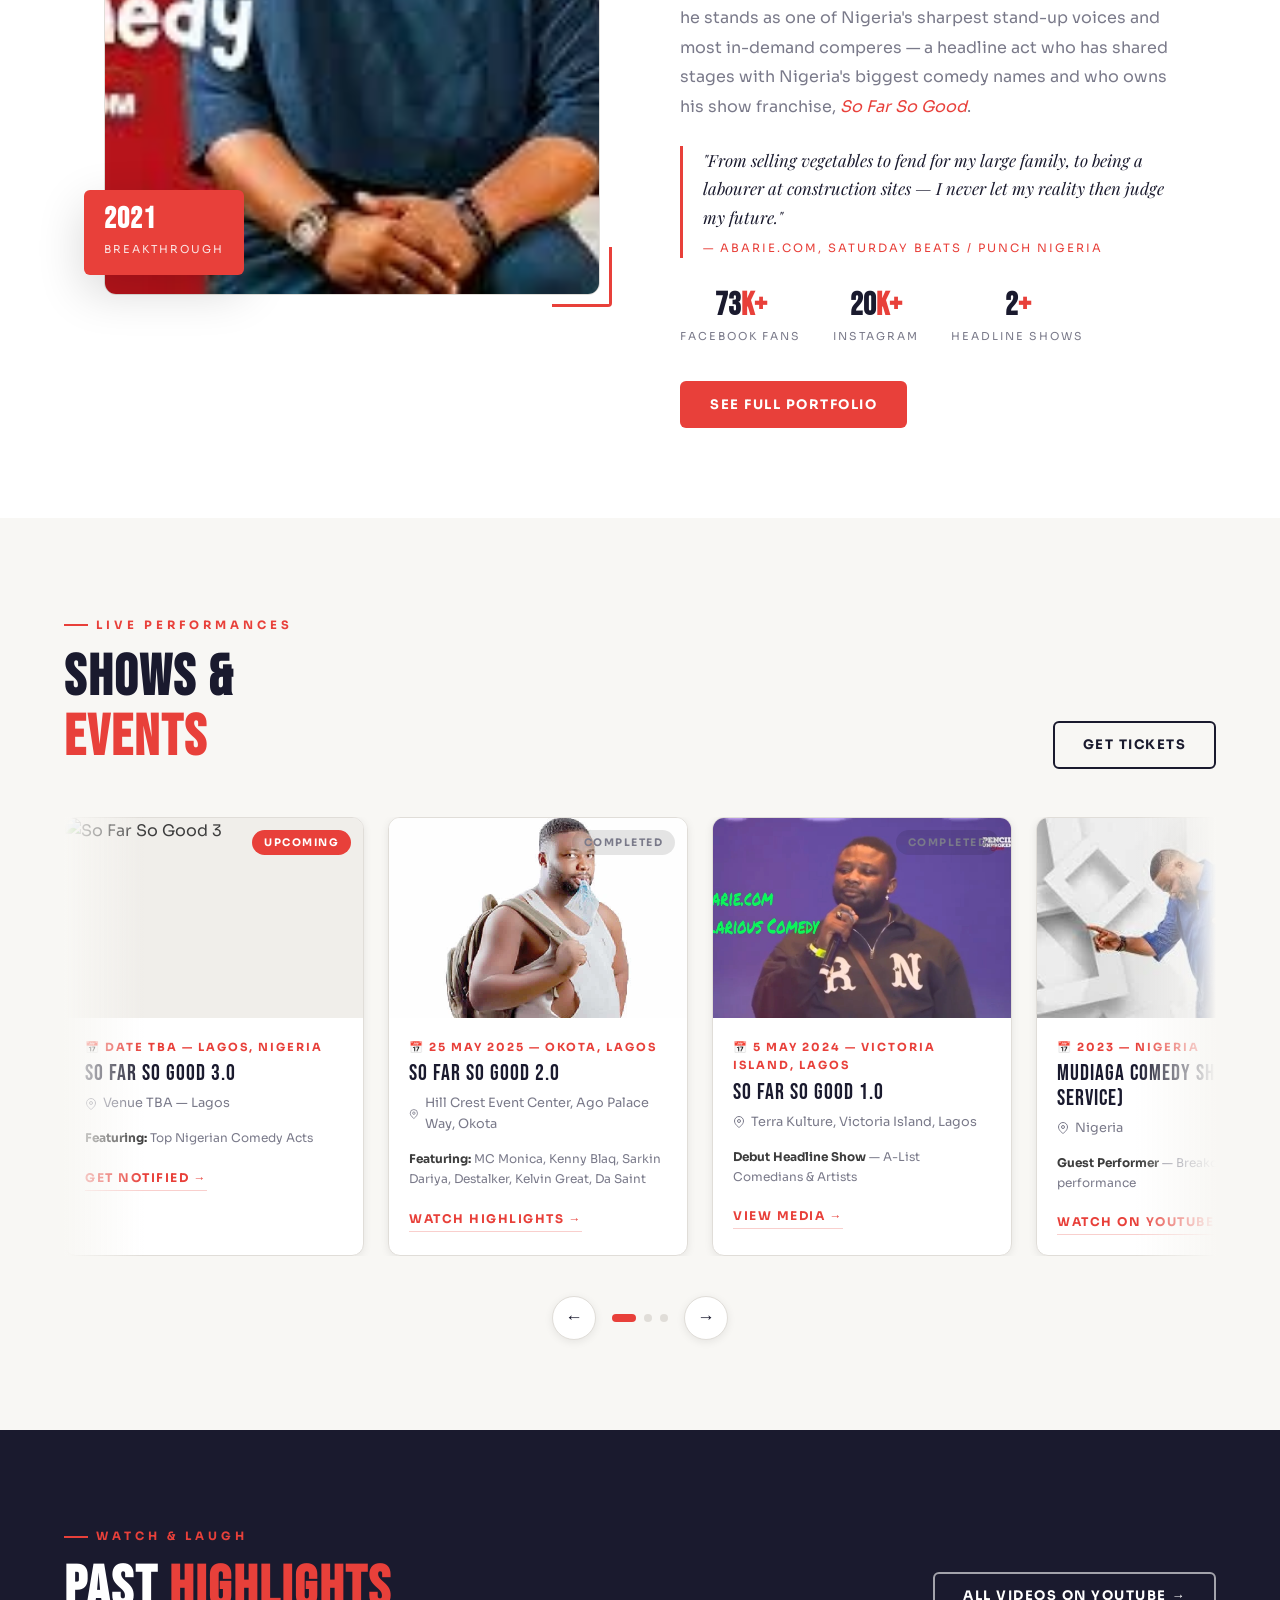
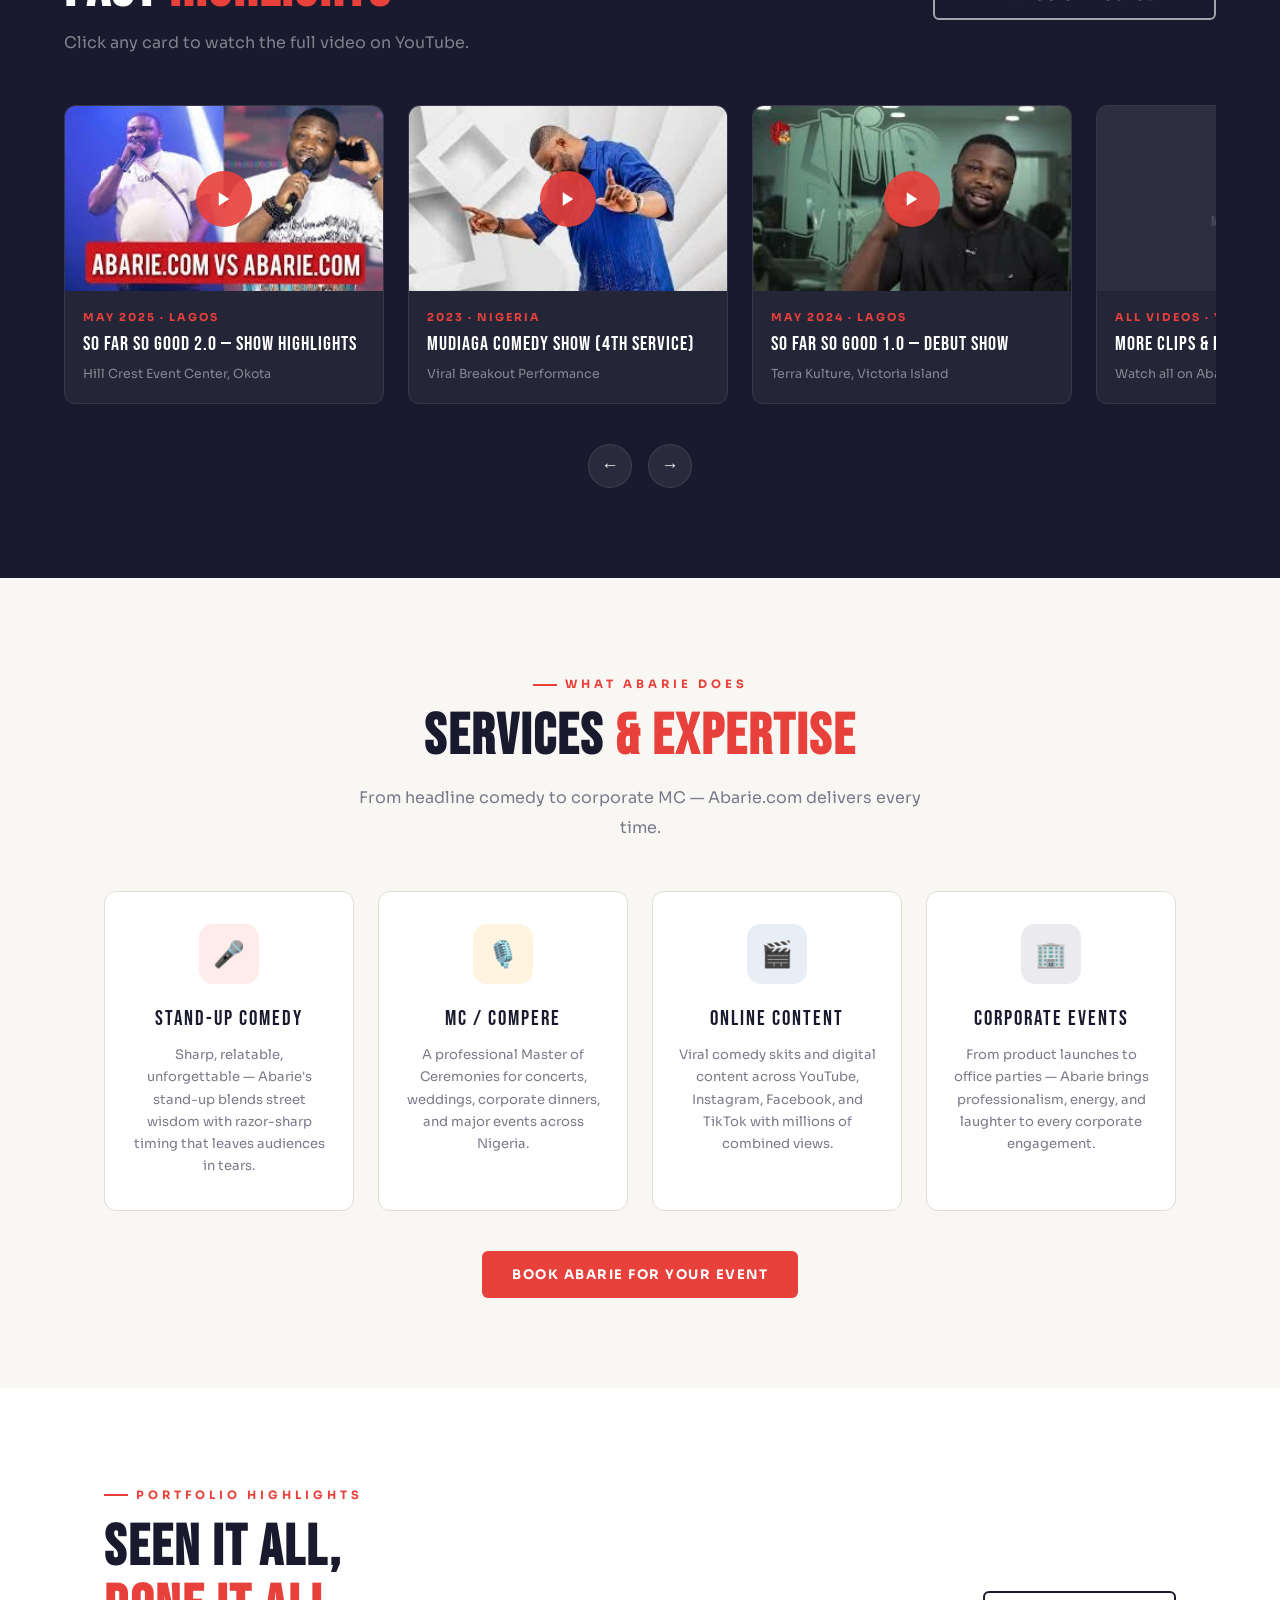
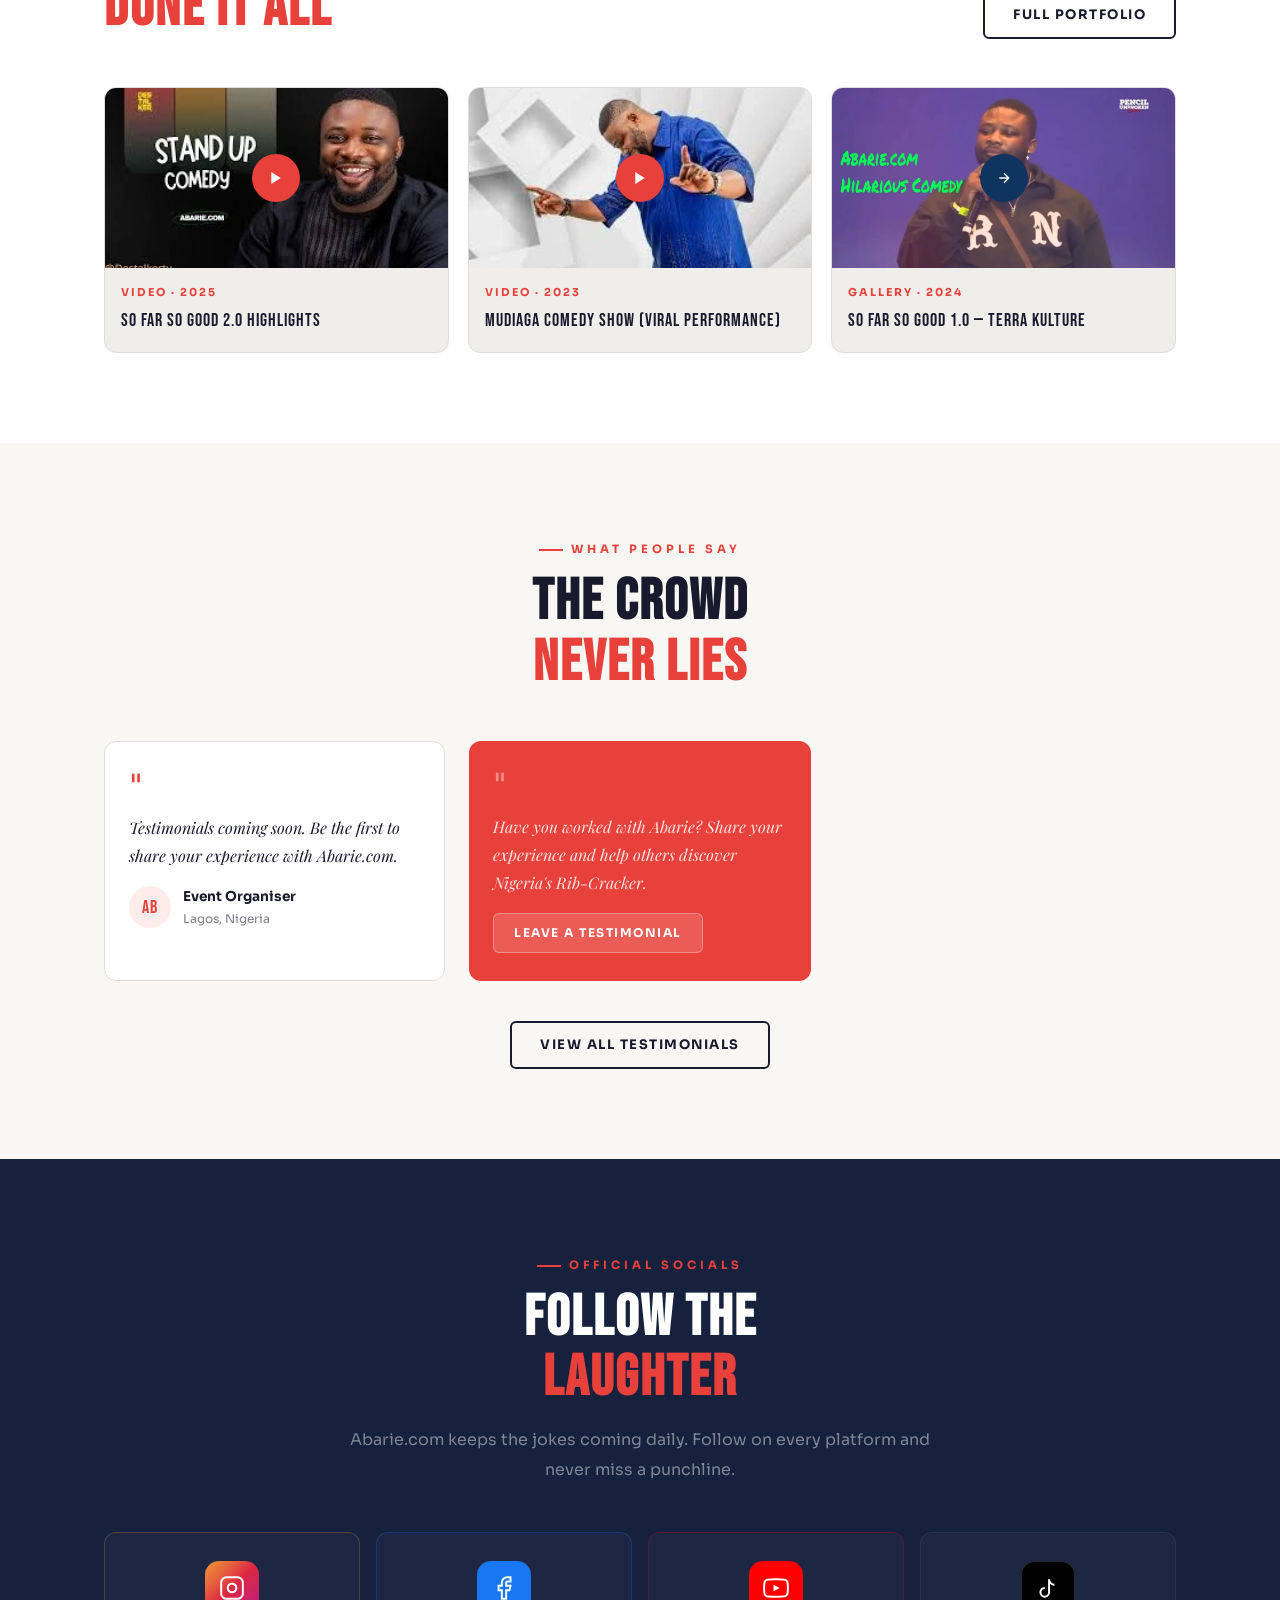
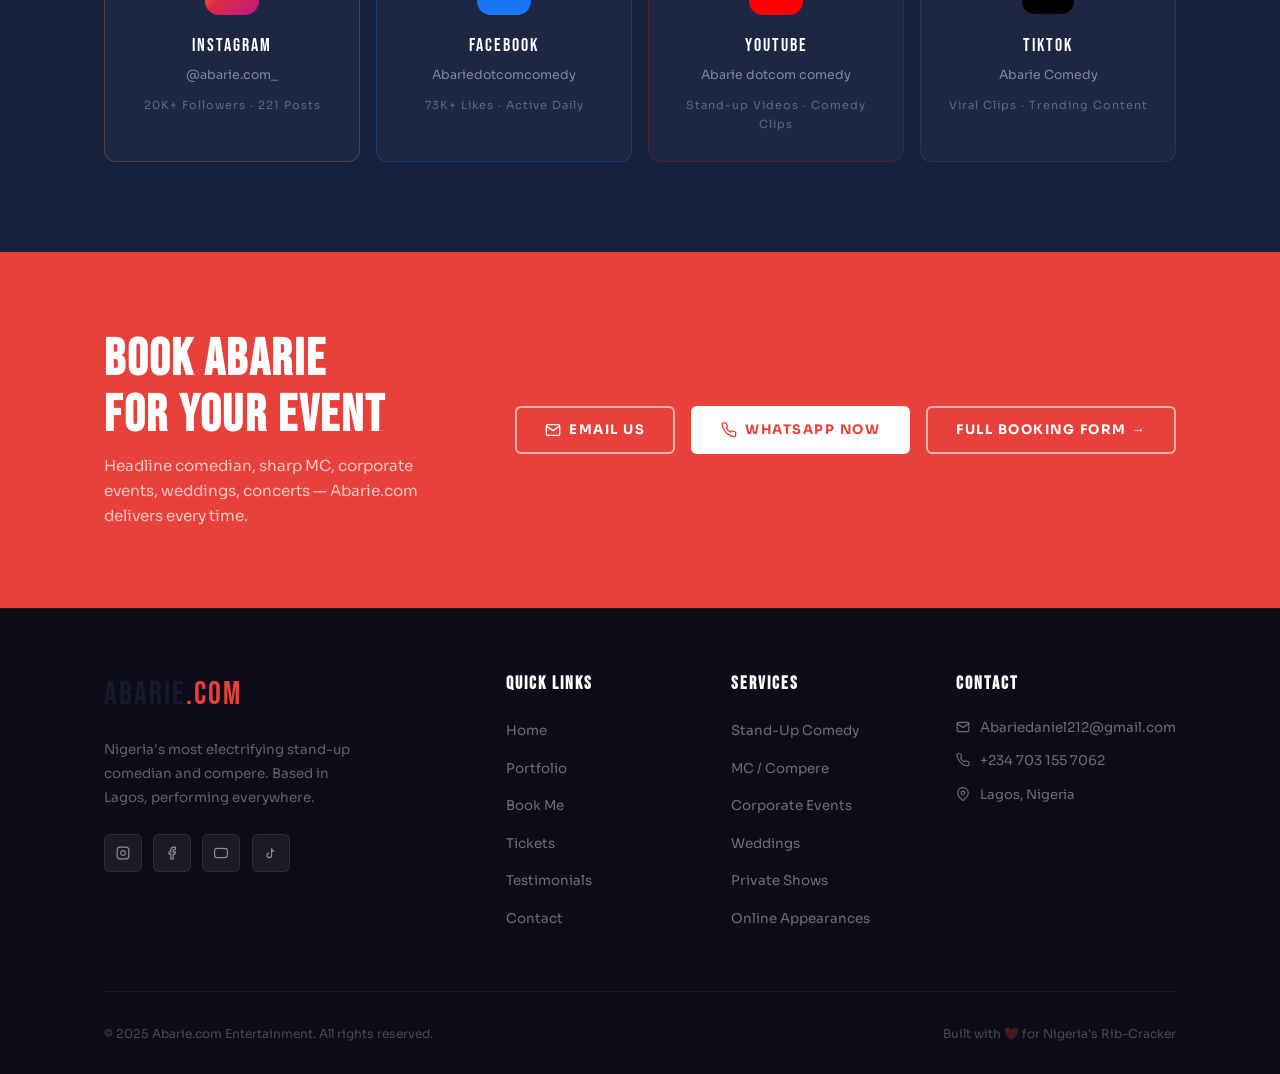
==== commit 4effae9b: "Update index.html" ====
--- a/index.html
+++ b/index.html
@@ -100,7 +100,7 @@
 
         <!-- Slide 1: Main performer photo -->
         <div class="hero-slide" style="min-width:100%;">
-          <img src="images/hero/abarie-hero-1.webp" alt="Abarie.com — Nigeria's Rib-Cracker" style="width:100%; height:100%; object-fit:cover; display:block;"/>
+          <img src="images/abarie-hero-1.webp" alt="Abarie.com — Nigeria's Rib-Cracker" style="width:100%; height:100%; object-fit:cover; display:block;"/>
           <div class="hero-slide-overlay">
             <h3>Nigeria's Rib-Cracker</h3>
             <p>Abarie.com — Stand-Up Comedian & Compere</p>
@@ -109,7 +109,7 @@
 
         <!-- Slide 2 -->
         <div class="hero-slide" style="min-width:100%;">
-          <img src="images/hero/abarie-hero-2.webp" alt="Abarie.com — So Far So Good" style="width:100%; height:100%; object-fit:cover; display:block;"/>
+          <img src="images/abarie-hero-2.webp" alt="Abarie.com — So Far So Good" style="width:100%; height:100%; object-fit:cover; display:block;"/>
           <div class="hero-slide-overlay">
             <h3>So Far So Good</h3>
             <p>Headline Comedy Show Franchise — Lagos, Nigeria</p>
@@ -118,7 +118,7 @@
 
         <!-- Slide 3 -->
         <div class="hero-slide" style="min-width:100%;">
-          <img src="images/posters/sfsg2-poster.webp" alt="So Far So Good 2.0 — Show Poster" style="width:100%; height:100%; object-fit:cover; display:block;"/>
+          <img src="images/sfsg2-poster.webp" alt="So Far So Good 2.0 — Show Poster" style="width:100%; height:100%; object-fit:cover; display:block;"/>
           <div class="hero-slide-overlay">
             <h3>So Far So Good 2.0</h3>
             <p>Hill Crest Event Center, Okota — May 25, 2025</p>
@@ -127,7 +127,7 @@
 
         <!-- Slide 4 -->
         <div class="hero-slide" style="min-width:100%;">
-          <img src="images/hero/abarie-stage.webp" alt="Abarie.com — Live on Stage" style="width:100%; height:100%; object-fit:cover; display:block;"/>
+          <img src="images/abarie-stage.webp" alt="Abarie.com — Live on Stage" style="width:100%; height:100%; object-fit:cover; display:block;"/>
           <div class="hero-slide-overlay">
             <h3>Live on Stage</h3>
             <p>Compere · Stand-Up · Corporate Events · Weddings</p>
@@ -182,7 +182,7 @@
 
       <div class="about-img-wrap reveal">
         <div class="about-img-frame">
-          <img src="images/hero/abarie-about.webp" alt="Abarie.com performer photo" style="width:100%; height:100%; object-fit:cover; display:block;"/>
+          <img src="images/abarie-about.webp" alt="Abarie.com performer photo" style="width:100%; height:100%; object-fit:cover; display:block;"/>
         </div>
         <div class="about-badge">
           <strong>2021</strong>
@@ -245,7 +245,7 @@
         <!-- Upcoming: SFSG 3 -->
         <div class="event-card">
           <div class="event-card-poster">
-            <img src="images/posters/sfsg3.webp" alt="So Far So Good 3"/>
+            <img src="images/sfsg3.webp" alt="So Far So Good 3"/>
             <span class="event-badge upcoming">Upcoming</span>
           </div>
           <div class="event-card-body">
@@ -263,7 +263,7 @@
         <!-- Completed: SFSG 2 -->
         <div class="event-card">
           <div class="event-card-poster">
-            <img src="images/posters/sfsg2.webp" alt="So Far So Good 2"/>
+            <img src="images/sfsg2-poster.webp" alt="So Far So Good 2"/>
             <span class="event-badge past">Completed</span>
           </div>
           <div class="event-card-body">
@@ -281,7 +281,7 @@
         <!-- Completed: SFSG 1 -->
         <div class="event-card">
           <div class="event-card-poster">
-            <img src="images/posters/sfsg1.webp" alt="So Far So Good 1"/>
+            <img src="images/sfsg1-1.webp" alt="So Far So Good 1"/>
             <span class="event-badge past">Completed</span>
           </div>
           <div class="event-card-body">
@@ -299,7 +299,7 @@
         <!-- Guest: Mudiaga -->
         <div class="event-card">
           <div class="event-card-poster">
-            <img src="images/posters/mudiaga.webp" alt="Mudiaga Comedy Show"/>
+            <img src="images/mudiaga-thumb.webp" alt="Mudiaga Comedy Show"/>
             <span class="event-badge past">Completed</span>
           </div>
           <div class="event-card-body">
@@ -369,7 +369,7 @@
 
         <a class="yt-card" href="https://www.youtube.com/watch?v=gqENYWBeIXA" target="_blank">
           <div class="yt-thumb">
-            <img src="images/thumbnails/sfsg2-thumb.webp" alt="SFSG 2 Highlights"/>
+            <img src="images/sfsg2-thumb.webp" alt="SFSG 2 Highlights"/>
             <div class="yt-play">
               <svg width="18" height="18" viewBox="0 0 24 24" fill="white"><polygon points="5 3 19 12 5 21 5 3"/></svg>
             </div>
@@ -383,7 +383,7 @@
 
         <a class="yt-card" href="https://www.youtube.com/watch?v=dPP57_KVzzs" target="_blank">
           <div class="yt-thumb">
-            <img src="images/thumbnails/mudiaga-thumb.webp" alt="Mudiaga Comedy Show"/>
+            <img src="images/mudiaga-thumb.webp" alt="Mudiaga Comedy Show"/>
             <div class="yt-play">
               <svg width="18" height="18" viewBox="0 0 24 24" fill="white"><polygon points="5 3 19 12 5 21 5 3"/></svg>
             </div>
@@ -397,7 +397,7 @@
 
         <a class="yt-card" href="https://www.youtube.com/channel/UCqwQwJ-pYK1hlrEjAmgbw4Q" target="_blank">
           <div class="yt-thumb">
-            <img src="images/thumbnails/sfsg1-thumb.webp" alt="SFSG 1.0"/>
+            <img src="images/sfsg1-thumb.webp" alt="SFSG 1.0"/>
             <div class="yt-play">
               <svg width="18" height="18" viewBox="0 0 24 24" fill="white"><polygon points="5 3 19 12 5 21 5 3"/></svg>
             </div>
@@ -488,7 +488,7 @@
     <div style="display:grid; grid-template-columns:repeat(auto-fill, minmax(280px,1fr)); gap:1.2rem;" class="reveal" style="transition-delay:0.1s;">
         <div style="border-radius:var(--radius-lg); overflow:hidden; background:var(--light); border:1px solid var(--border);">
         <div style="height:180px; position:relative; overflow:hidden;">
-          <img src="images/shows/sfsg2-show.webp" alt="So Far So Good 2.0" style="width:100%; height:100%; object-fit:cover; display:block;"/>
+          <img src="images/sfsg2-wide.webp" alt="So Far So Good 2.0" style="width:100%; height:100%; object-fit:cover; display:block;"/>
           <a href="https://www.youtube.com/watch?v=gqENYWBeIXA" target="_blank" style="position:absolute; top:50%; left:50%; transform:translate(-50%,-50%); width:48px; height:48px; border-radius:50%; background:var(--primary); display:flex; align-items:center; justify-content:center; color:white;">
             <svg width="16" height="16" viewBox="0 0 24 24" fill="white"><polygon points="5 3 19 12 5 21 5 3"/></svg>
           </a>
@@ -502,7 +502,7 @@
       <!-- Portfolio card 2 -->
       <div style="border-radius:var(--radius-lg); overflow:hidden; background:var(--light); border:1px solid var(--border);">
         <div style="height:180px; position:relative; overflow:hidden;">
-          <img src="images/shows/mudiaga-show.webp" alt="Mudiaga Comedy Show" style="width:100%; height:100%; object-fit:cover; display:block;"/>
+          <img src="images/mudiaga-thumb.webp" alt="Mudiaga Comedy Show" style="width:100%; height:100%; object-fit:cover; display:block;"/>
           <a href="https://www.youtube.com/watch?v=dPP57_KVzzs" target="_blank" style="position:absolute; top:50%; left:50%; transform:translate(-50%,-50%); width:48px; height:48px; border-radius:50%; background:var(--primary); display:flex; align-items:center; justify-content:center; color:white;">
             <svg width="16" height="16" viewBox="0 0 24 24" fill="white"><polygon points="5 3 19 12 5 21 5 3"/></svg>
           </a>
@@ -516,7 +516,7 @@
       <!-- Portfolio card 3 -->
       <div style="border-radius:var(--radius-lg); overflow:hidden; background:var(--light); border:1px solid var(--border);">
         <div style="height:180px; position:relative; overflow:hidden;">
-          <img src="images/shows/sfsg1-show.webp" alt="So Far So Good 1.0" style="width:100%; height:100%; object-fit:cover; display:block;"/>
+          <img src="images/sfsg1-1.webp" alt="So Far So Good 1.0" style="width:100%; height:100%; object-fit:cover; display:block;"/>
           <a href="portfolio.html" style="position:absolute; top:50%; left:50%; transform:translate(-50%,-50%); width:48px; height:48px; border-radius:50%; background:var(--mid); display:flex; align-items:center; justify-content:center; color:white;">
             <svg width="16" height="16" viewBox="0 0 24 24" fill="none" stroke="white" stroke-width="2"><path d="M5 12h14M12 5l7 7-7 7"/></svg>
           </a>
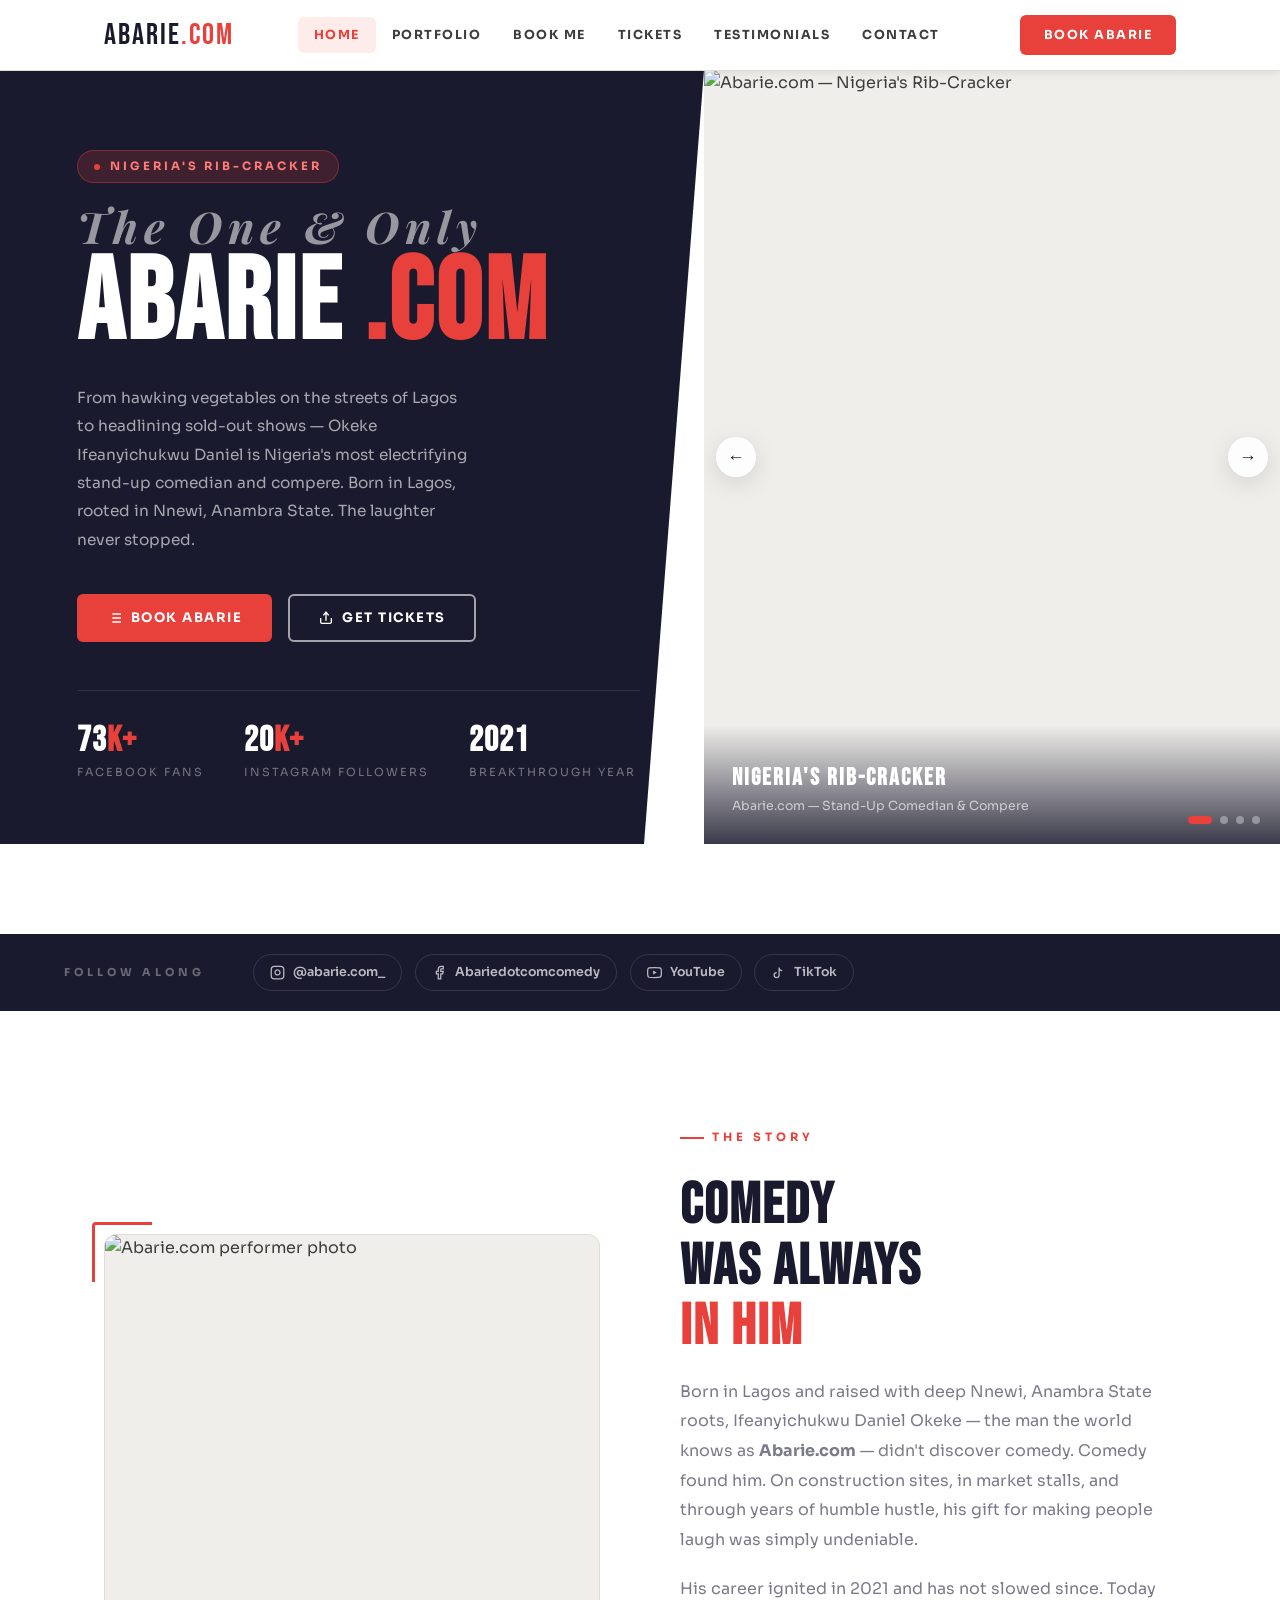
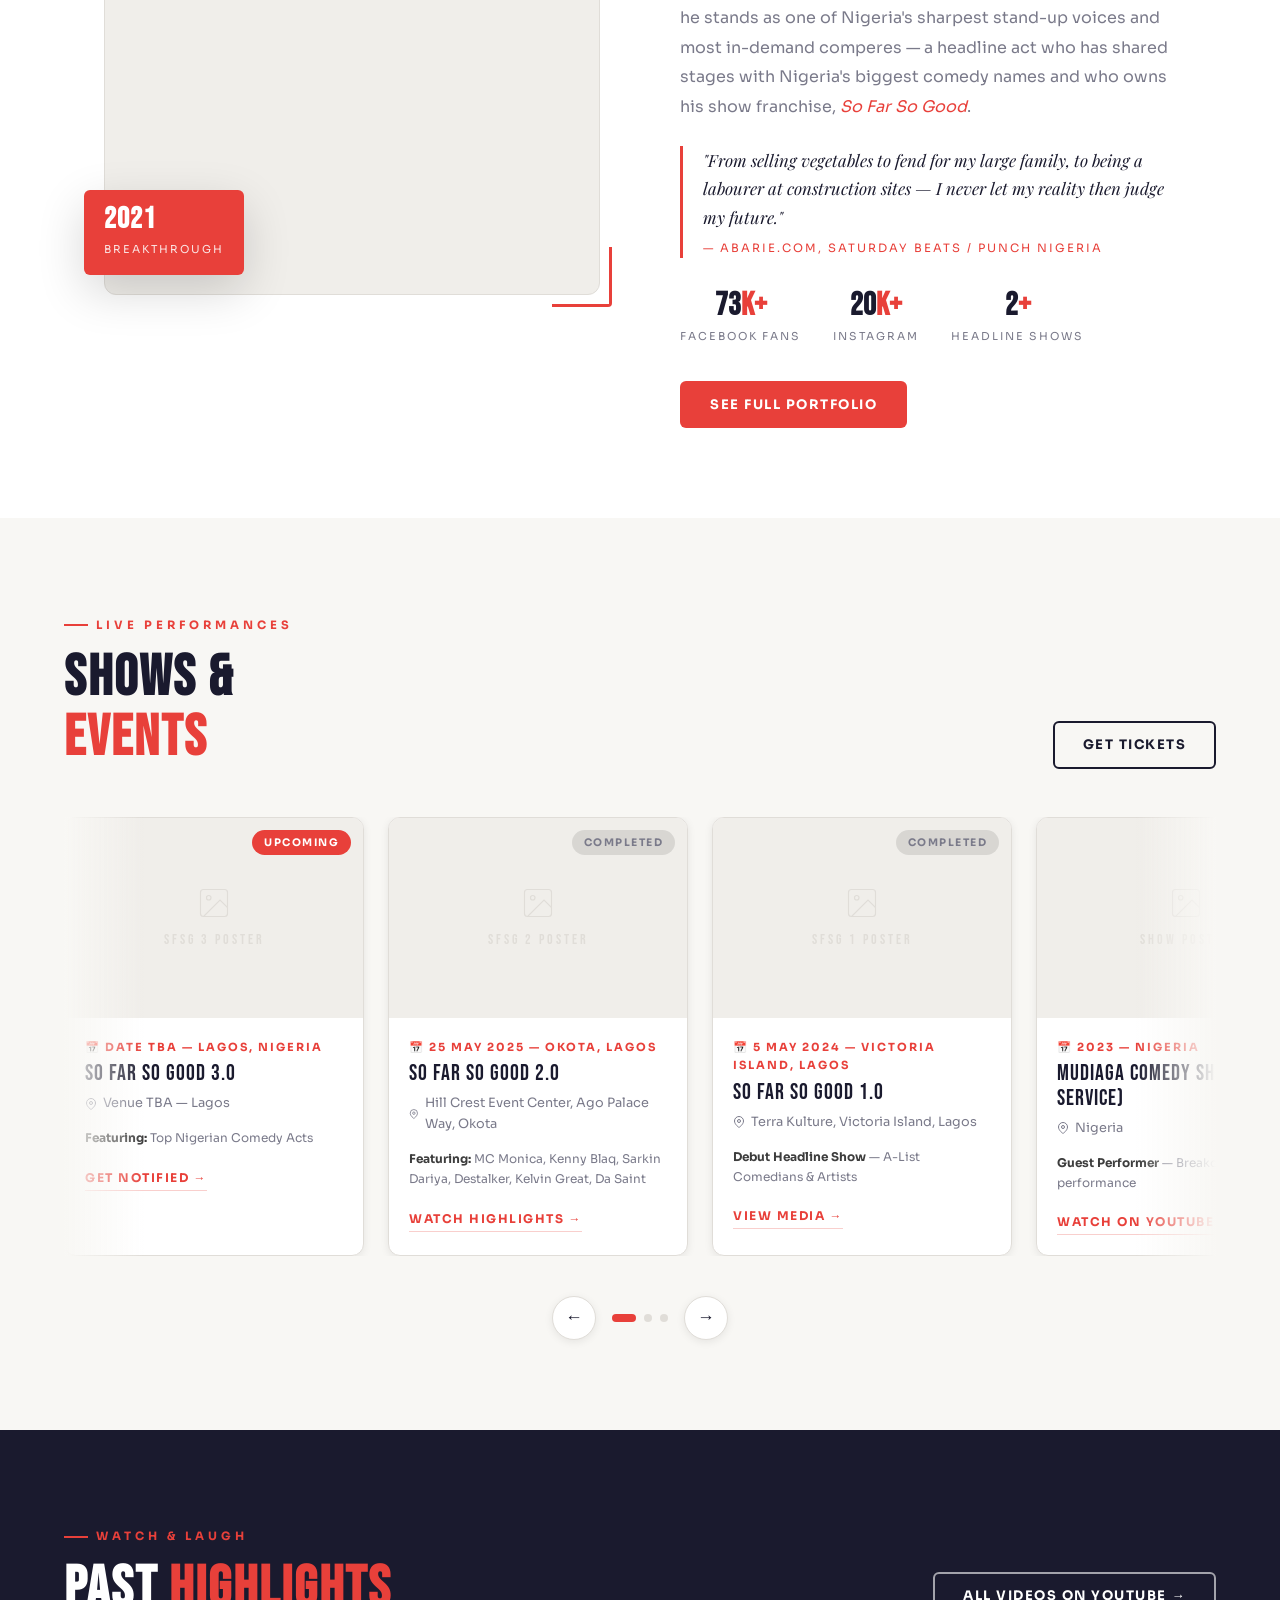
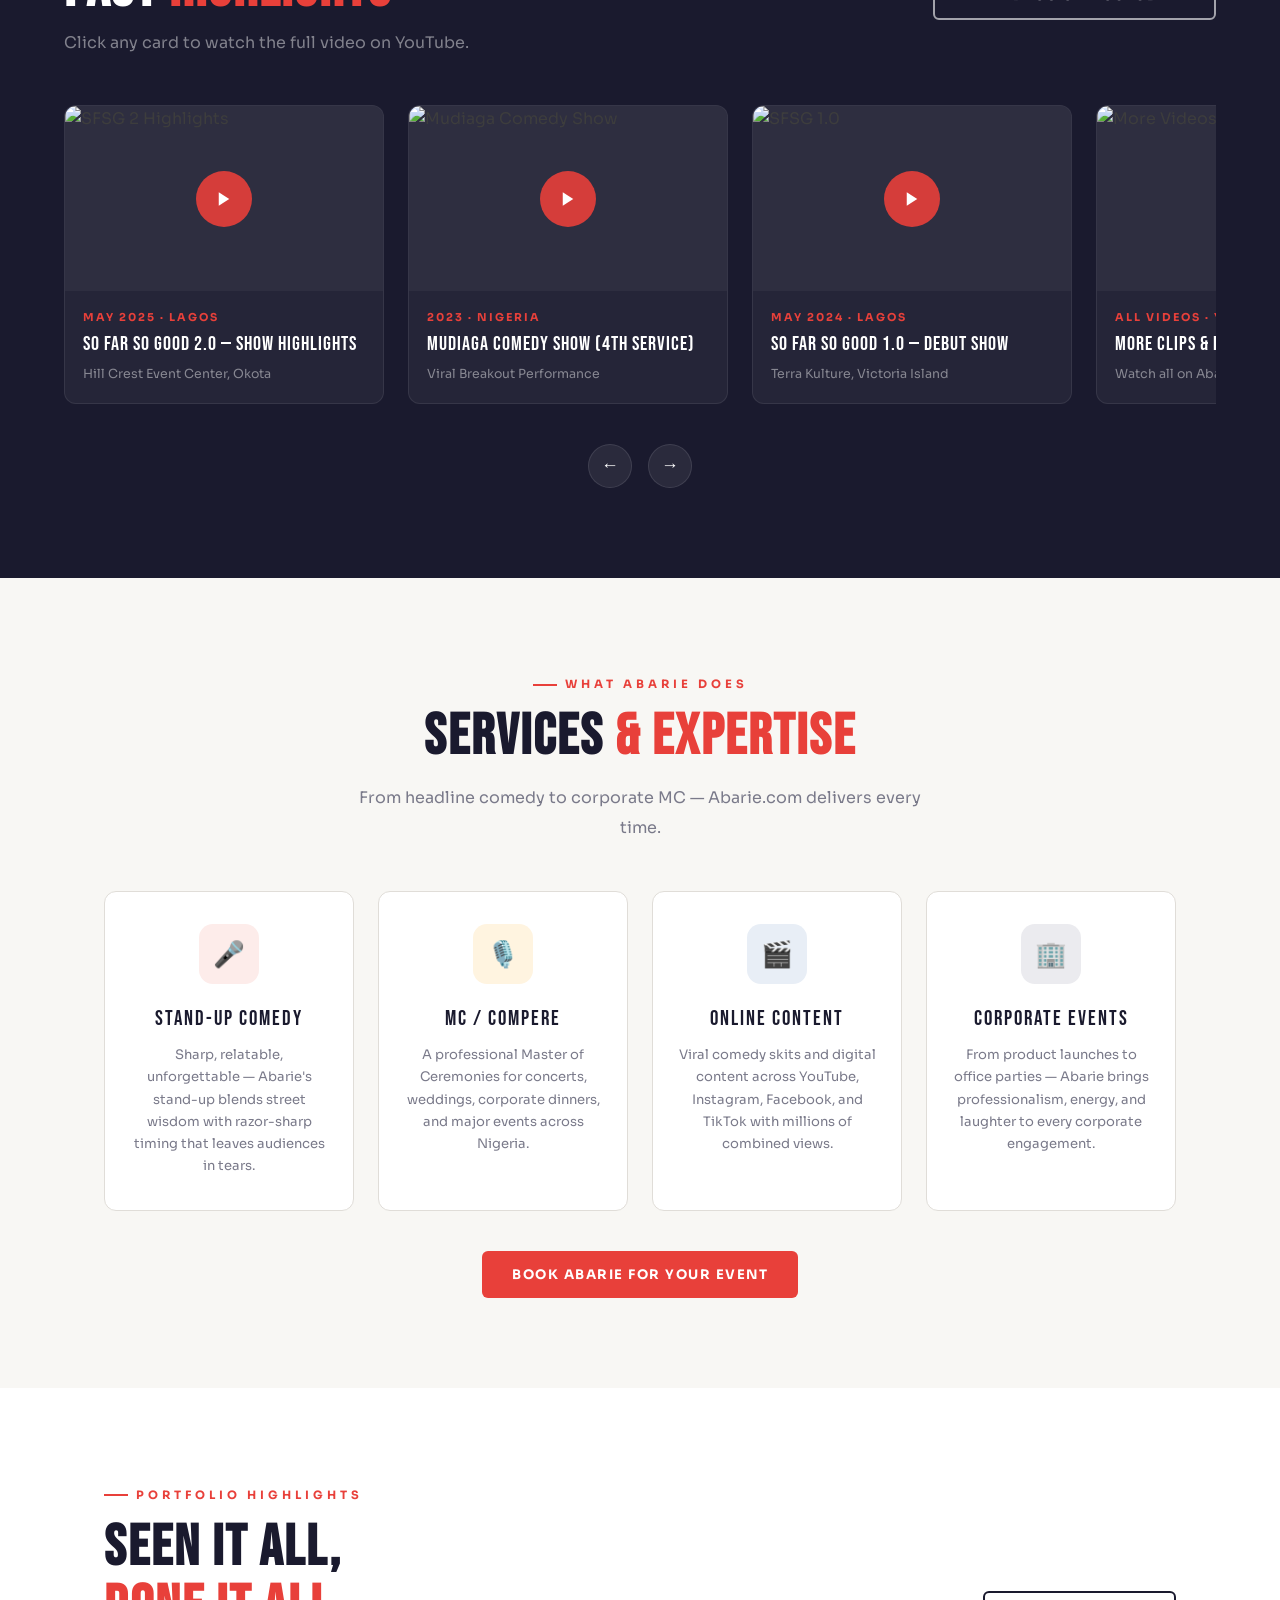
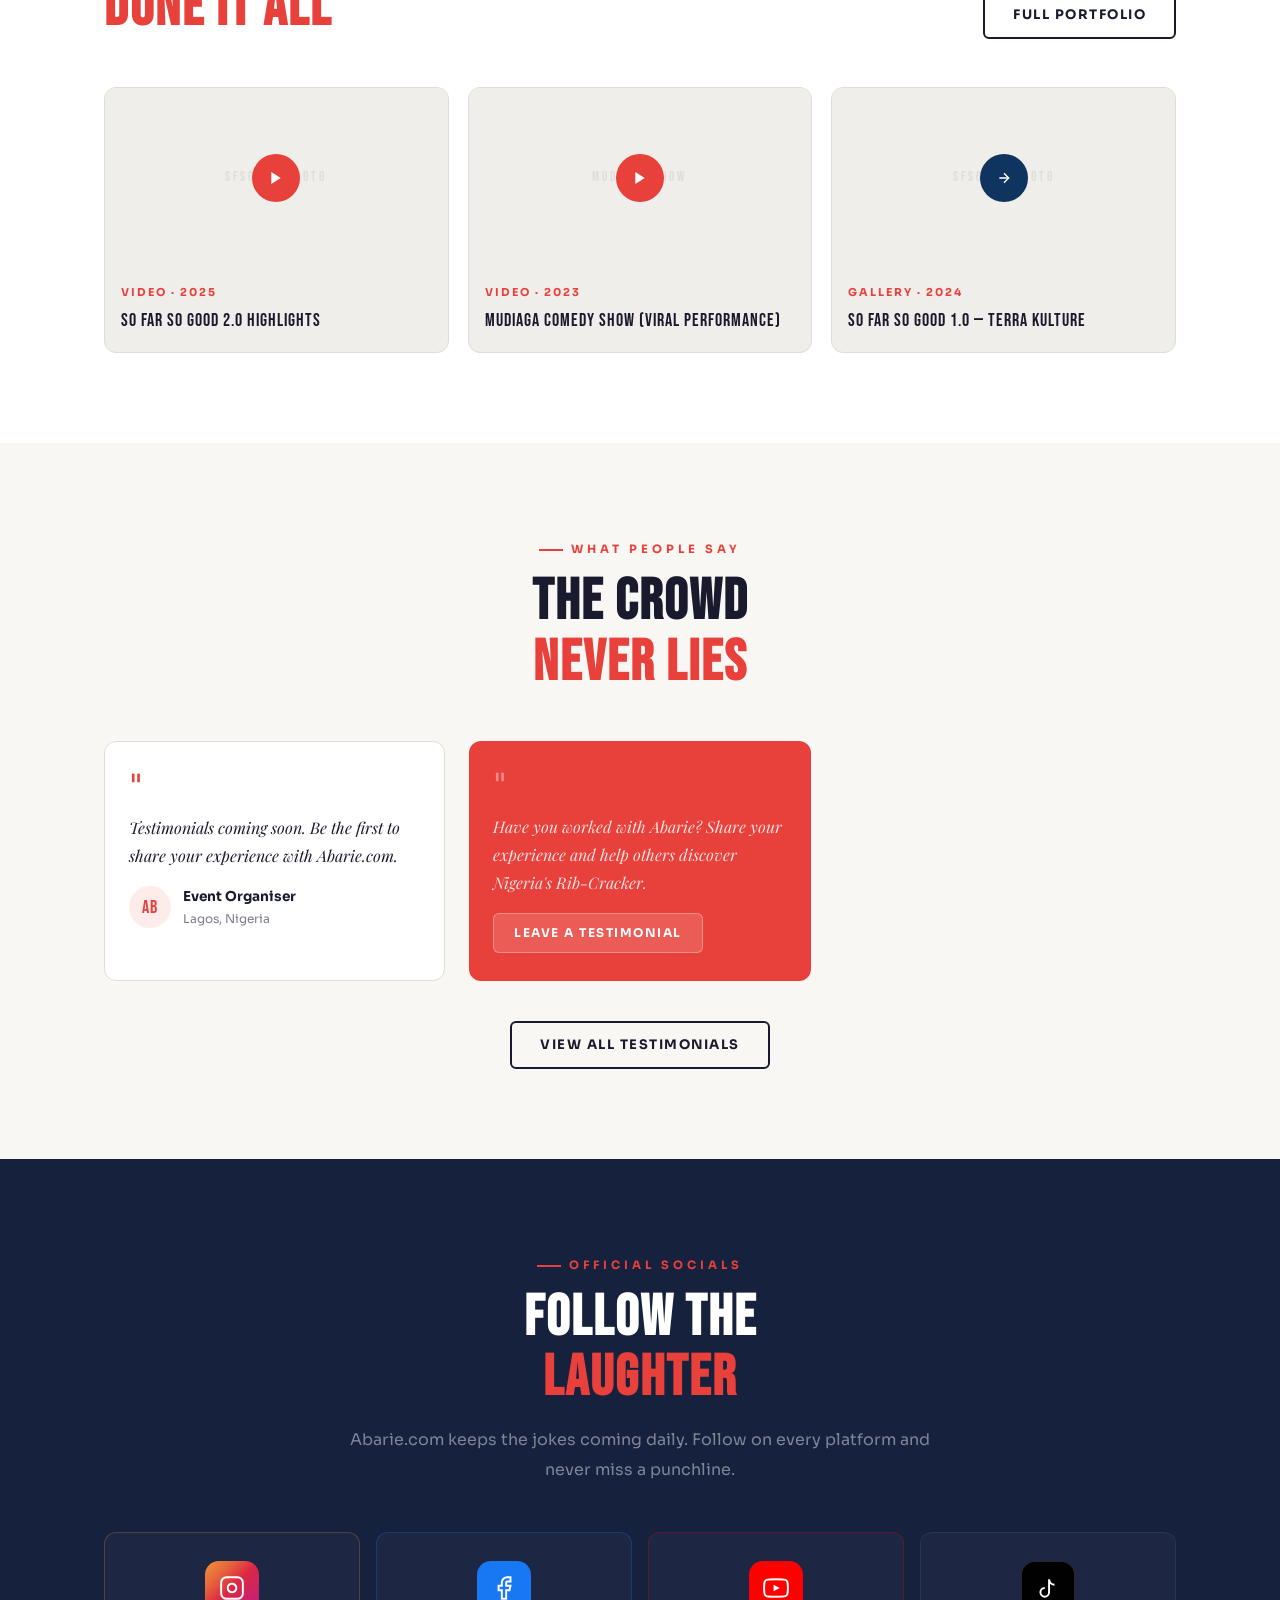
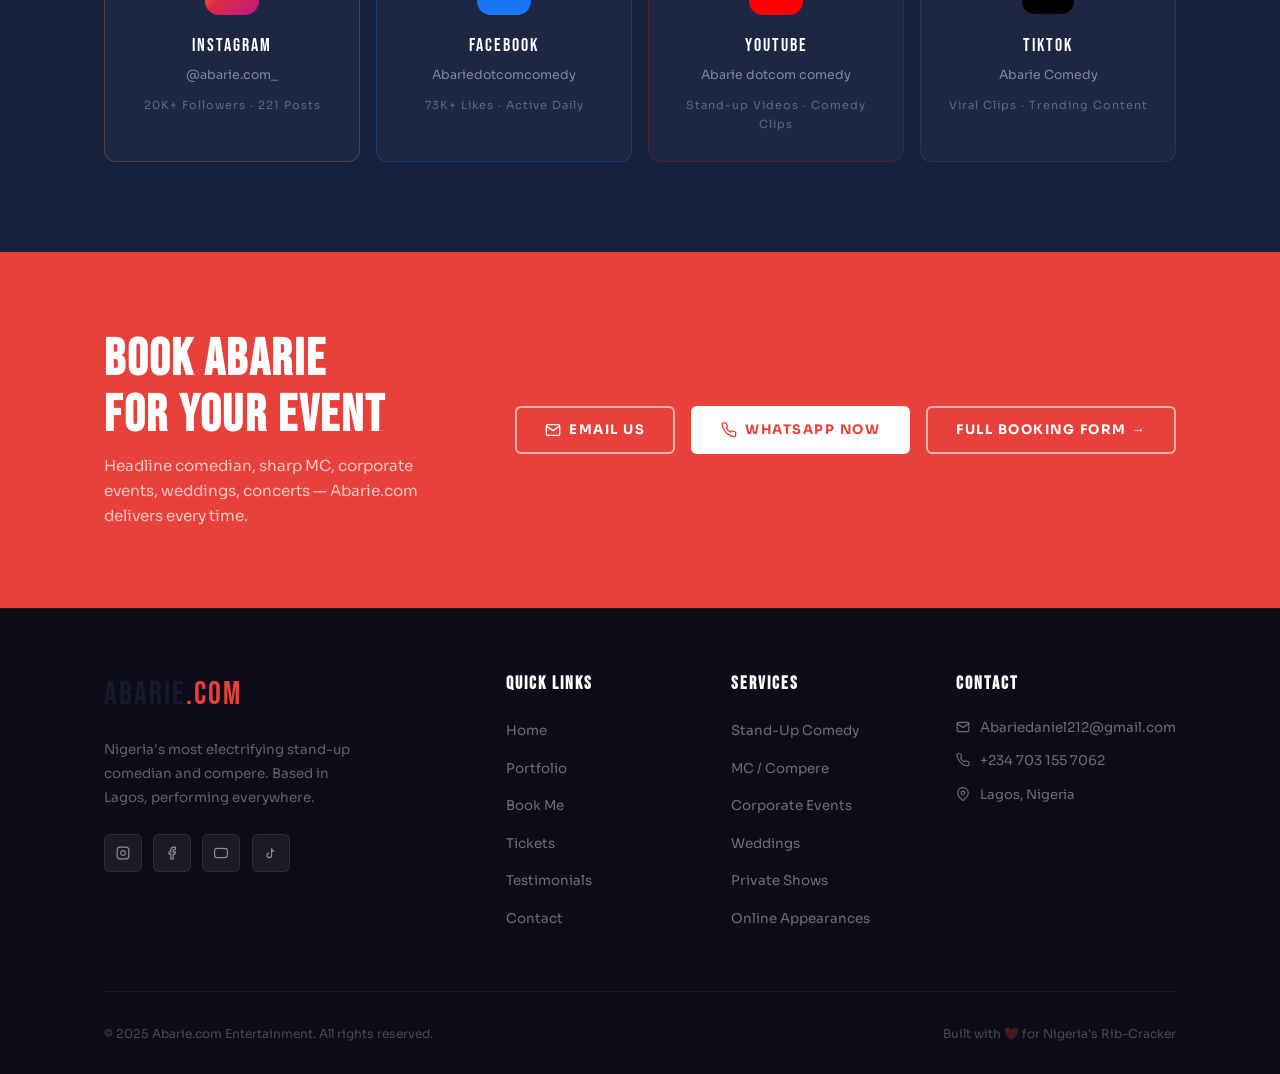
==== commit d638d540: "Update index.html" ====
--- a/index.html
+++ b/index.html
@@ -100,7 +100,7 @@
 
         <!-- Slide 1: Main performer photo -->
         <div class="hero-slide" style="min-width:100%;">
-          <img src="images/abarie-hero-1.webp" alt="Abarie.com — Nigeria's Rib-Cracker" style="width:100%; height:100%; object-fit:cover; display:block;"/>
+          <img src="images/webp/abarie-hero-1.webp" alt="Abarie.com — Nigeria's Rib-Cracker"/>
           <div class="hero-slide-overlay">
             <h3>Nigeria's Rib-Cracker</h3>
             <p>Abarie.com — Stand-Up Comedian & Compere</p>
@@ -109,7 +109,7 @@
 
         <!-- Slide 2 -->
         <div class="hero-slide" style="min-width:100%;">
-          <img src="images/abarie-hero-2.webp" alt="Abarie.com — So Far So Good" style="width:100%; height:100%; object-fit:cover; display:block;"/>
+          <img src="images/webp/abarie-hero-2.webp" alt="Abarie.com — So Far So Good"/>
           <div class="hero-slide-overlay">
             <h3>So Far So Good</h3>
             <p>Headline Comedy Show Franchise — Lagos, Nigeria</p>
@@ -118,7 +118,7 @@
 
         <!-- Slide 3 -->
         <div class="hero-slide" style="min-width:100%;">
-          <img src="images/sfsg2-poster.webp" alt="So Far So Good 2.0 — Show Poster" style="width:100%; height:100%; object-fit:cover; display:block;"/>
+          <img src="images/webp/sfsg2-poster.webp" alt="So Far So Good 2.0"/>
           <div class="hero-slide-overlay">
             <h3>So Far So Good 2.0</h3>
             <p>Hill Crest Event Center, Okota — May 25, 2025</p>
@@ -127,7 +127,7 @@
 
         <!-- Slide 4 -->
         <div class="hero-slide" style="min-width:100%;">
-          <img src="images/abarie-stage.webp" alt="Abarie.com — Live on Stage" style="width:100%; height:100%; object-fit:cover; display:block;"/>
+          <img src="images/webp/abarie-stage.webp" alt="Abarie.com Live on Stage"/>
           <div class="hero-slide-overlay">
             <h3>Live on Stage</h3>
             <p>Compere · Stand-Up · Corporate Events · Weddings</p>
@@ -182,7 +182,7 @@
 
       <div class="about-img-wrap reveal">
         <div class="about-img-frame">
-          <img src="images/abarie-about.webp" alt="Abarie.com performer photo" style="width:100%; height:100%; object-fit:cover; display:block;"/>
+          <img src="images/webp/abarie-about.webp" alt="Abarie.com performer photo"/>
         </div>
         <div class="about-badge">
           <strong>2021</strong>
@@ -245,7 +245,11 @@
         <!-- Upcoming: SFSG 3 -->
         <div class="event-card">
           <div class="event-card-poster">
-            <img src="images/sfsg3.webp" alt="So Far So Good 3"/>
+            <!-- <img src="images/posters/sfsg3.webp" alt="So Far So Good 3"/> -->
+            <div class="event-poster-placeholder">
+              <svg width="36" height="36" viewBox="0 0 24 24" fill="none" stroke="currentColor" stroke-width="0.8"><rect x="3" y="3" width="18" height="18" rx="2"/><circle cx="8.5" cy="8.5" r="1.5"/><polyline points="21 15 16 10 5 21"/></svg>
+              SFSG 3 POSTER
+            </div>
             <span class="event-badge upcoming">Upcoming</span>
           </div>
           <div class="event-card-body">
@@ -263,7 +267,11 @@
         <!-- Completed: SFSG 2 -->
         <div class="event-card">
           <div class="event-card-poster">
-            <img src="images/sfsg2-poster.webp" alt="So Far So Good 2"/>
+            <!-- <img src="images/posters/sfsg2.webp" alt="So Far So Good 2"/> -->
+            <div class="event-poster-placeholder">
+              <svg width="36" height="36" viewBox="0 0 24 24" fill="none" stroke="currentColor" stroke-width="0.8"><rect x="3" y="3" width="18" height="18" rx="2"/><circle cx="8.5" cy="8.5" r="1.5"/><polyline points="21 15 16 10 5 21"/></svg>
+              SFSG 2 POSTER
+            </div>
             <span class="event-badge past">Completed</span>
           </div>
           <div class="event-card-body">
@@ -281,7 +289,11 @@
         <!-- Completed: SFSG 1 -->
         <div class="event-card">
           <div class="event-card-poster">
-            <img src="images/sfsg1-1.webp" alt="So Far So Good 1"/>
+            <!-- <img src="images/posters/sfsg1.webp" alt="So Far So Good 1"/> -->
+            <div class="event-poster-placeholder">
+              <svg width="36" height="36" viewBox="0 0 24 24" fill="none" stroke="currentColor" stroke-width="0.8"><rect x="3" y="3" width="18" height="18" rx="2"/><circle cx="8.5" cy="8.5" r="1.5"/><polyline points="21 15 16 10 5 21"/></svg>
+              SFSG 1 POSTER
+            </div>
             <span class="event-badge past">Completed</span>
           </div>
           <div class="event-card-body">
@@ -299,7 +311,11 @@
         <!-- Guest: Mudiaga -->
         <div class="event-card">
           <div class="event-card-poster">
-            <img src="images/mudiaga-thumb.webp" alt="Mudiaga Comedy Show"/>
+            <!-- <img src="images/posters/mudiaga.webp" alt="Mudiaga Comedy Show"/> -->
+            <div class="event-poster-placeholder">
+              <svg width="36" height="36" viewBox="0 0 24 24" fill="none" stroke="currentColor" stroke-width="0.8"><rect x="3" y="3" width="18" height="18" rx="2"/><circle cx="8.5" cy="8.5" r="1.5"/><polyline points="21 15 16 10 5 21"/></svg>
+              SHOW POSTER
+            </div>
             <span class="event-badge past">Completed</span>
           </div>
           <div class="event-card-body">
@@ -369,7 +385,7 @@
 
         <a class="yt-card" href="https://www.youtube.com/watch?v=gqENYWBeIXA" target="_blank">
           <div class="yt-thumb">
-            <img src="images/sfsg2-thumb.webp" alt="SFSG 2 Highlights"/>
+            <img src="images/webp/sfsg2-thumb.webp" alt="SFSG 2 Highlights"/>
             <div class="yt-play">
               <svg width="18" height="18" viewBox="0 0 24 24" fill="white"><polygon points="5 3 19 12 5 21 5 3"/></svg>
             </div>
@@ -383,7 +399,7 @@
 
         <a class="yt-card" href="https://www.youtube.com/watch?v=dPP57_KVzzs" target="_blank">
           <div class="yt-thumb">
-            <img src="images/mudiaga-thumb.webp" alt="Mudiaga Comedy Show"/>
+            <img src="images/webp/mudiaga-thumb.webp" alt="Mudiaga Comedy Show"/>
             <div class="yt-play">
               <svg width="18" height="18" viewBox="0 0 24 24" fill="white"><polygon points="5 3 19 12 5 21 5 3"/></svg>
             </div>
@@ -397,7 +413,7 @@
 
         <a class="yt-card" href="https://www.youtube.com/channel/UCqwQwJ-pYK1hlrEjAmgbw4Q" target="_blank">
           <div class="yt-thumb">
-            <img src="images/sfsg1-thumb.webp" alt="SFSG 1.0"/>
+            <img src="images/webp/sfsg1-thumb.webp" alt="SFSG 1.0"/>
             <div class="yt-play">
               <svg width="18" height="18" viewBox="0 0 24 24" fill="white"><polygon points="5 3 19 12 5 21 5 3"/></svg>
             </div>
@@ -411,10 +427,7 @@
 
         <a class="yt-card" href="https://www.youtube.com/channel/UCqwQwJ-pYK1hlrEjAmgbw4Q" target="_blank">
           <div class="yt-thumb">
-            <div class="yt-thumb-placeholder">
-              <svg width="40" height="40" viewBox="0 0 24 24" fill="none" stroke="currentColor" stroke-width="0.8"><path d="M22.54 6.42a2.78 2.78 0 0 0-1.95-1.96C18.88 4 12 4 12 4s-6.88 0-8.59.46A2.78 2.78 0 0 0 1.46 6.42 29 29 0 0 0 1 12a29 29 0 0 0 .46 5.58A2.78 2.78 0 0 0 3.41 19.6C5.12 20 12 20 12 20s6.88 0 8.59-.46a2.78 2.78 0 0 0 1.95-1.95A29 29 0 0 0 23 12a29 29 0 0 0-.46-5.58z"/><polygon points="9.75 15.02 15.5 12 9.75 8.98 9.75 15.02" fill="currentColor" stroke="none"/></svg>
-              MORE VIDEOS
-            </div>
+            <img src="images/webp/sfsg2-wide.webp" alt="More Videos on YouTube"/>
             <div class="yt-play">
               <svg width="18" height="18" viewBox="0 0 24 24" fill="white"><polygon points="5 3 19 12 5 21 5 3"/></svg>
             </div>
@@ -486,10 +499,11 @@
     </div>
 
     <div style="display:grid; grid-template-columns:repeat(auto-fill, minmax(280px,1fr)); gap:1.2rem;" class="reveal" style="transition-delay:0.1s;">
-        <div style="border-radius:var(--radius-lg); overflow:hidden; background:var(--light); border:1px solid var(--border);">
-        <div style="height:180px; position:relative; overflow:hidden;">
-          <img src="images/sfsg2-wide.webp" alt="So Far So Good 2.0" style="width:100%; height:100%; object-fit:cover; display:block;"/>
-          <a href="https://www.youtube.com/watch?v=gqENYWBeIXA" target="_blank" style="position:absolute; top:50%; left:50%; transform:translate(-50%,-50%); width:48px; height:48px; border-radius:50%; background:var(--primary); display:flex; align-items:center; justify-content:center; color:white;">
+      <!-- Portfolio card 1 -->
+      <div style="border-radius:var(--radius-lg); overflow:hidden; background:var(--light); border:1px solid var(--border);">
+        <div style="height:180px; background:var(--light); display:flex; align-items:center; justify-content:center; position:relative;">
+          <div style="text-align:center; color:var(--border); font-family:var(--font-display); letter-spacing:3px; font-size:0.8rem;">SFSG 2.0 PHOTO</div>
+          <a href="https://www.youtube.com/watch?v=gqENYWBeIXA" target="_blank" style="position:absolute; width:48px; height:48px; border-radius:50%; background:var(--primary); display:flex; align-items:center; justify-content:center; color:white;">
             <svg width="16" height="16" viewBox="0 0 24 24" fill="white"><polygon points="5 3 19 12 5 21 5 3"/></svg>
           </a>
         </div>
@@ -501,9 +515,9 @@
 
       <!-- Portfolio card 2 -->
       <div style="border-radius:var(--radius-lg); overflow:hidden; background:var(--light); border:1px solid var(--border);">
-        <div style="height:180px; position:relative; overflow:hidden;">
-          <img src="images/mudiaga-thumb.webp" alt="Mudiaga Comedy Show" style="width:100%; height:100%; object-fit:cover; display:block;"/>
-          <a href="https://www.youtube.com/watch?v=dPP57_KVzzs" target="_blank" style="position:absolute; top:50%; left:50%; transform:translate(-50%,-50%); width:48px; height:48px; border-radius:50%; background:var(--primary); display:flex; align-items:center; justify-content:center; color:white;">
+        <div style="height:180px; background:var(--light); display:flex; align-items:center; justify-content:center; position:relative;">
+          <div style="text-align:center; color:var(--border); font-family:var(--font-display); letter-spacing:3px; font-size:0.8rem;">MUDIAGA SHOW</div>
+          <a href="https://www.youtube.com/watch?v=dPP57_KVzzs" target="_blank" style="position:absolute; width:48px; height:48px; border-radius:50%; background:var(--primary); display:flex; align-items:center; justify-content:center; color:white;">
             <svg width="16" height="16" viewBox="0 0 24 24" fill="white"><polygon points="5 3 19 12 5 21 5 3"/></svg>
           </a>
         </div>
@@ -515,9 +529,9 @@
 
       <!-- Portfolio card 3 -->
       <div style="border-radius:var(--radius-lg); overflow:hidden; background:var(--light); border:1px solid var(--border);">
-        <div style="height:180px; position:relative; overflow:hidden;">
-          <img src="images/sfsg1-1.webp" alt="So Far So Good 1.0" style="width:100%; height:100%; object-fit:cover; display:block;"/>
-          <a href="portfolio.html" style="position:absolute; top:50%; left:50%; transform:translate(-50%,-50%); width:48px; height:48px; border-radius:50%; background:var(--mid); display:flex; align-items:center; justify-content:center; color:white;">
+        <div style="height:180px; background:var(--light); display:flex; align-items:center; justify-content:center; position:relative;">
+          <div style="text-align:center; color:var(--border); font-family:var(--font-display); letter-spacing:3px; font-size:0.8rem;">SFSG 1.0 PHOTO</div>
+          <a href="portfolio.html" style="position:absolute; width:48px; height:48px; border-radius:50%; background:var(--mid); display:flex; align-items:center; justify-content:center; color:white;">
             <svg width="16" height="16" viewBox="0 0 24 24" fill="none" stroke="white" stroke-width="2"><path d="M5 12h14M12 5l7 7-7 7"/></svg>
           </a>
         </div>
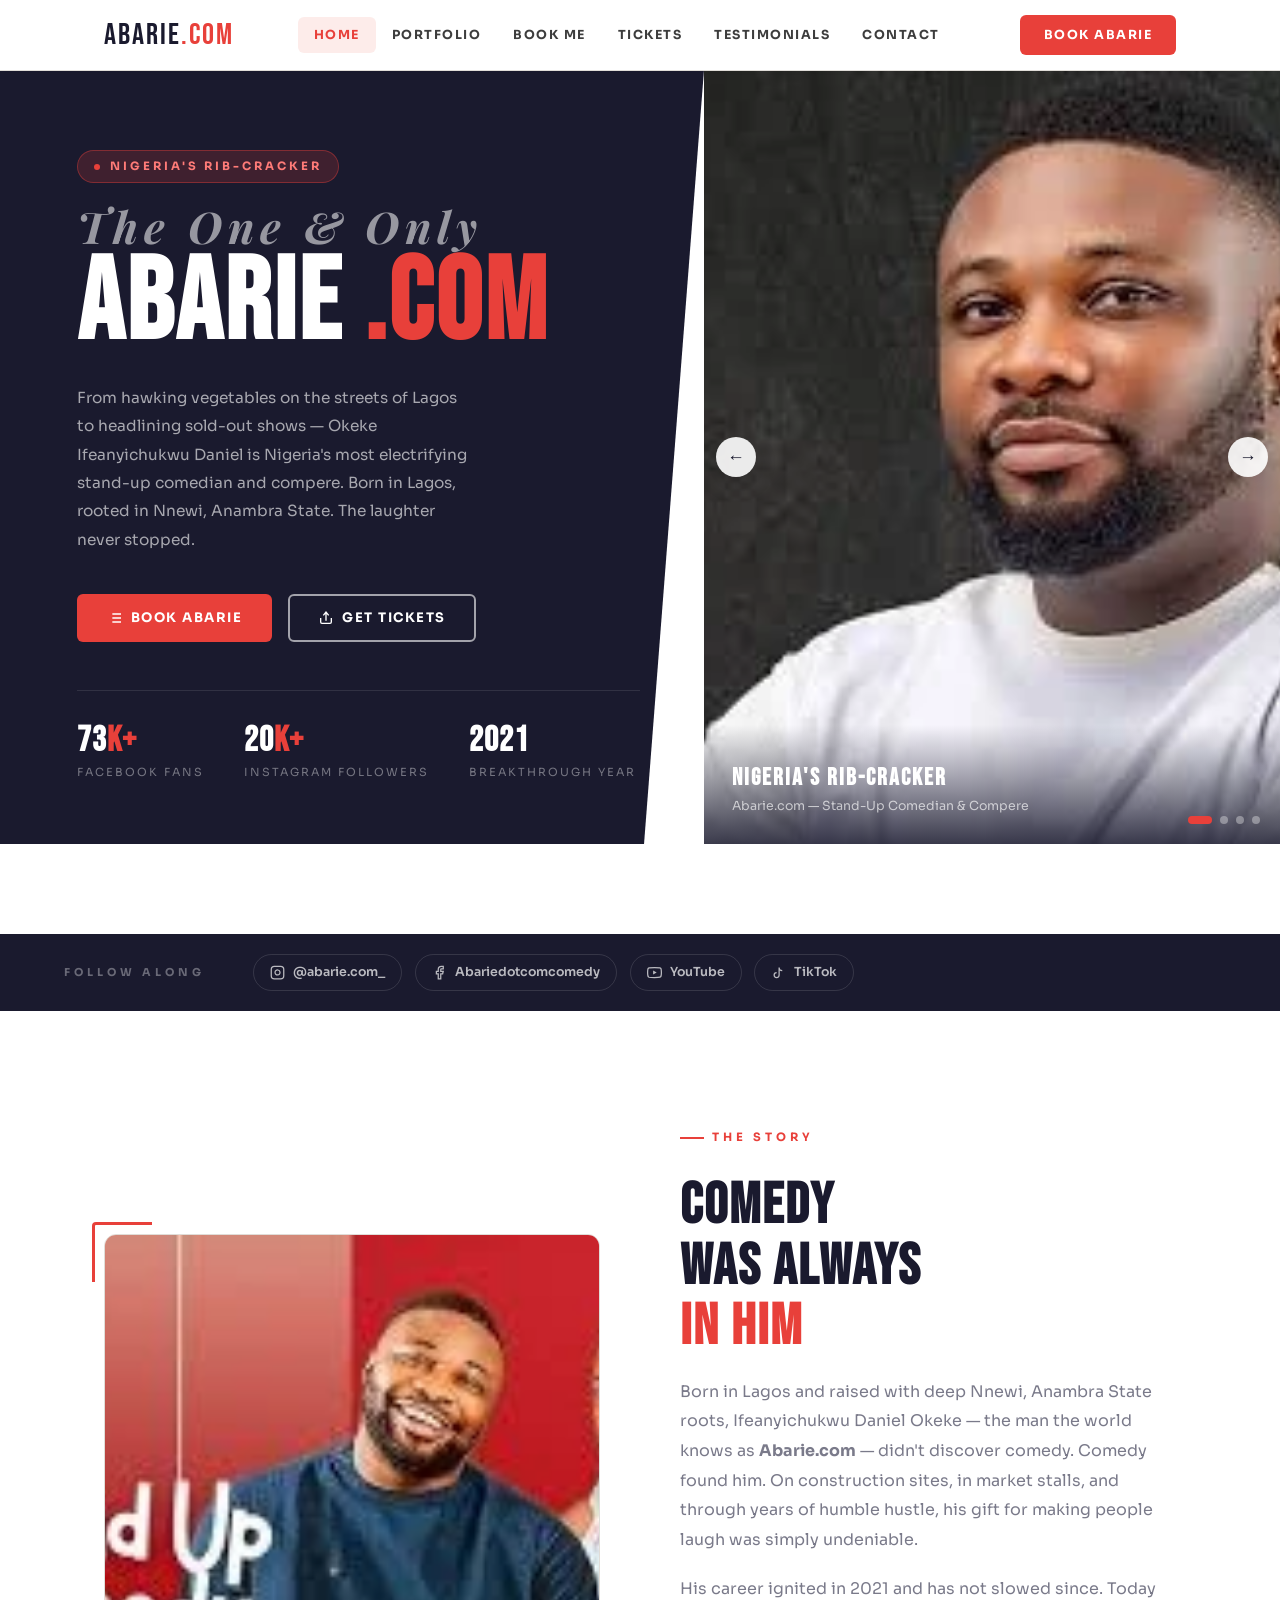
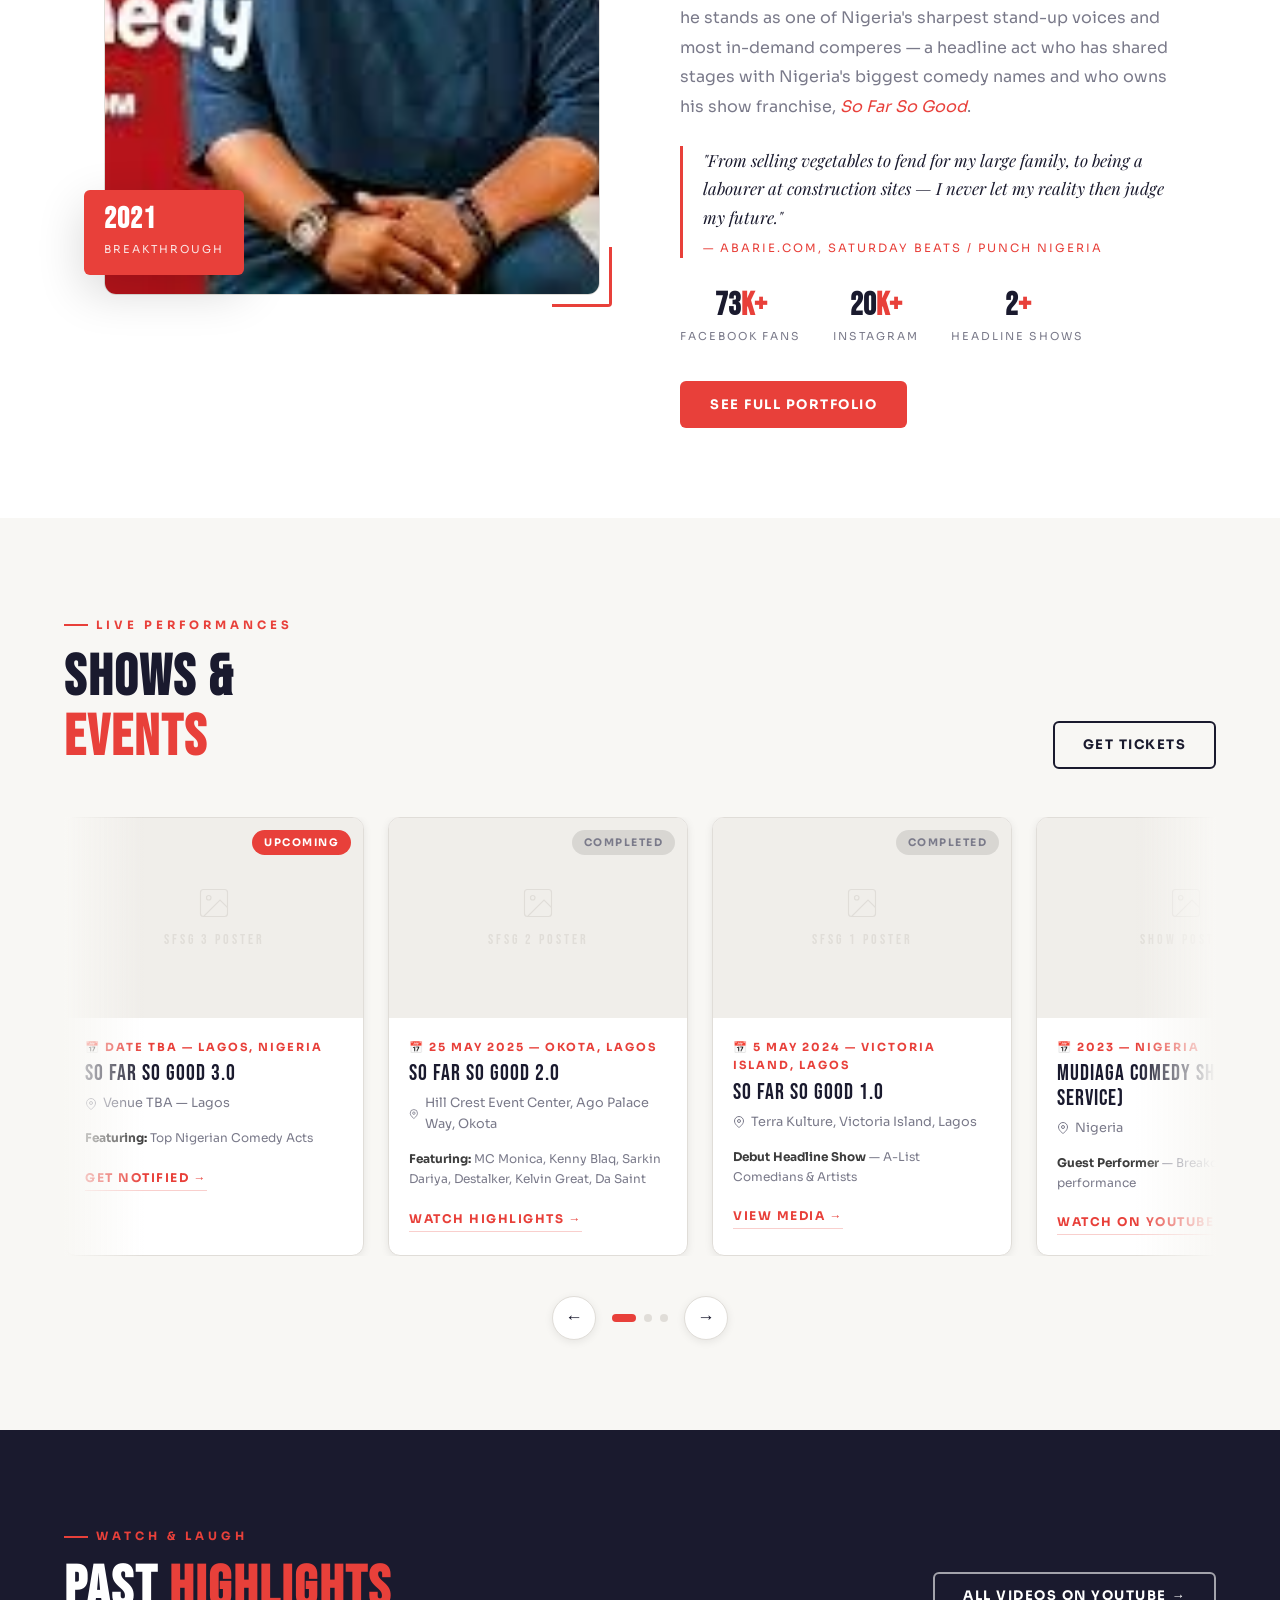
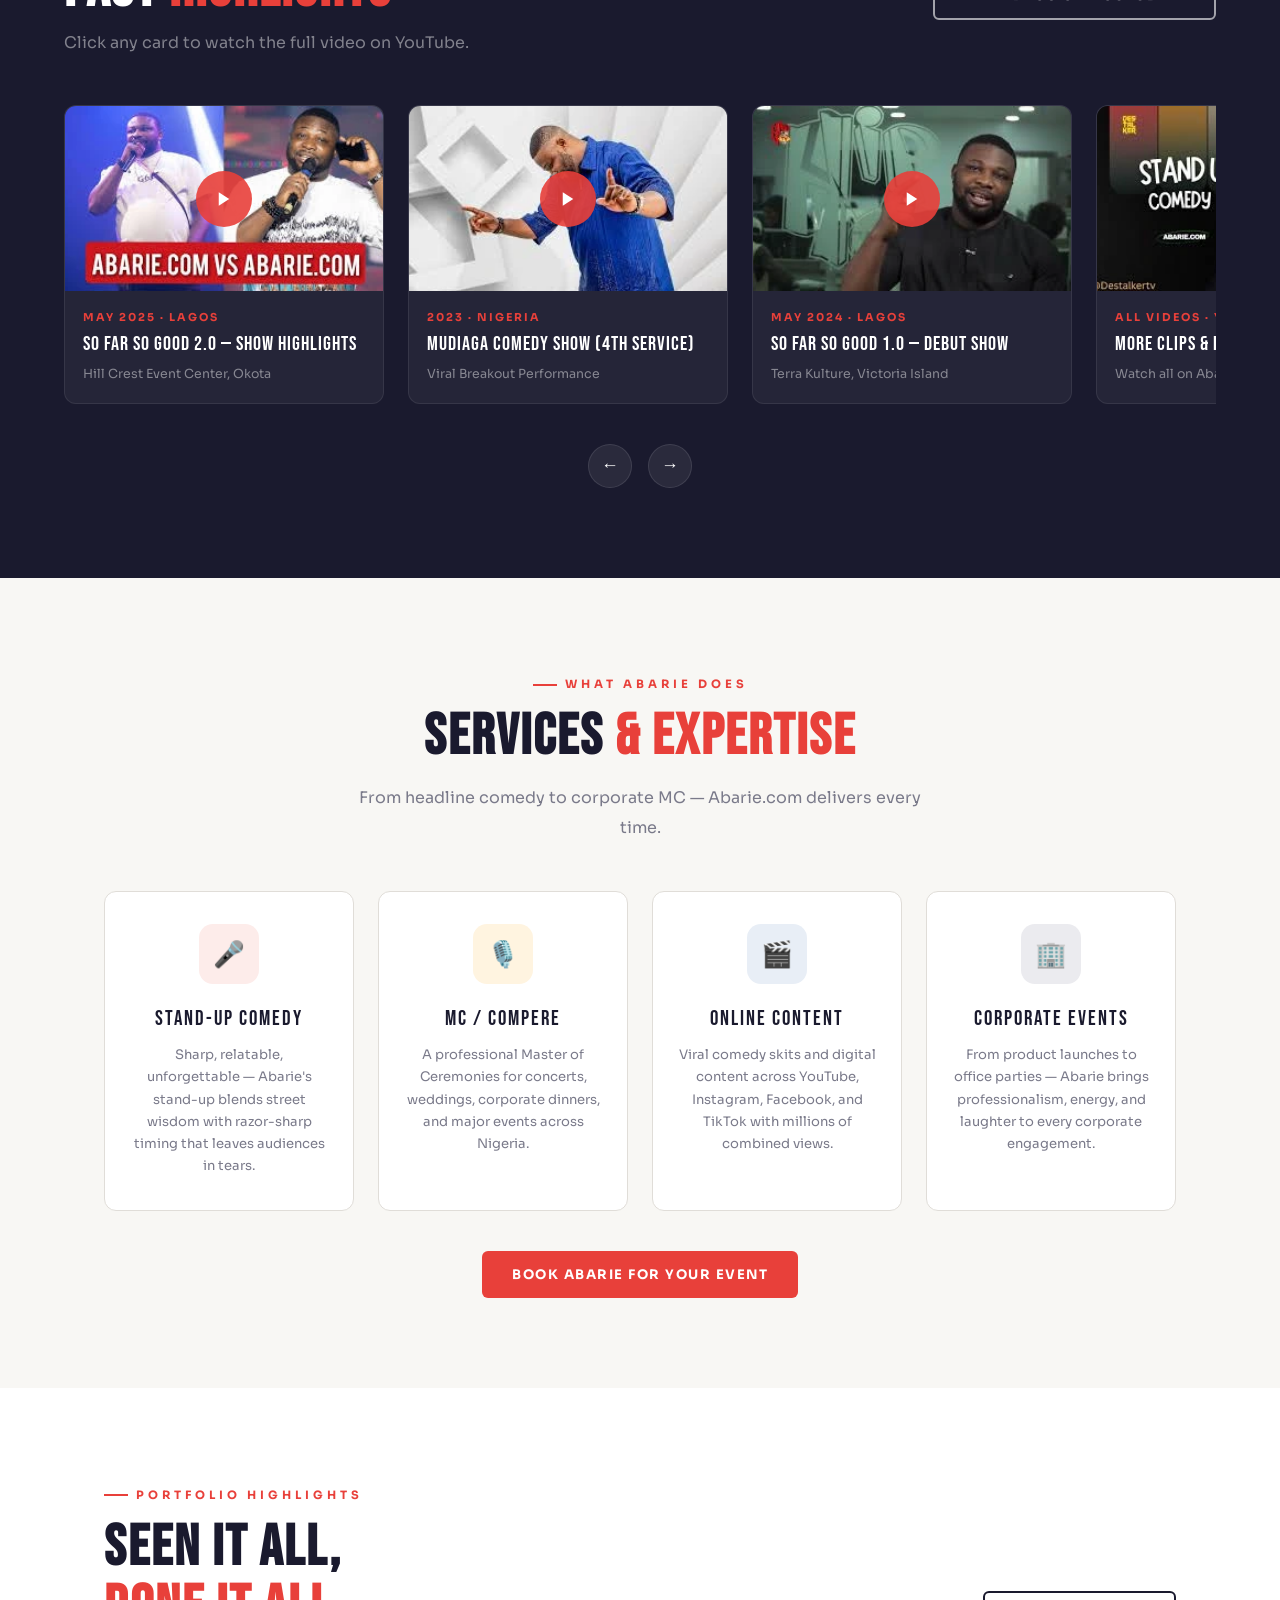
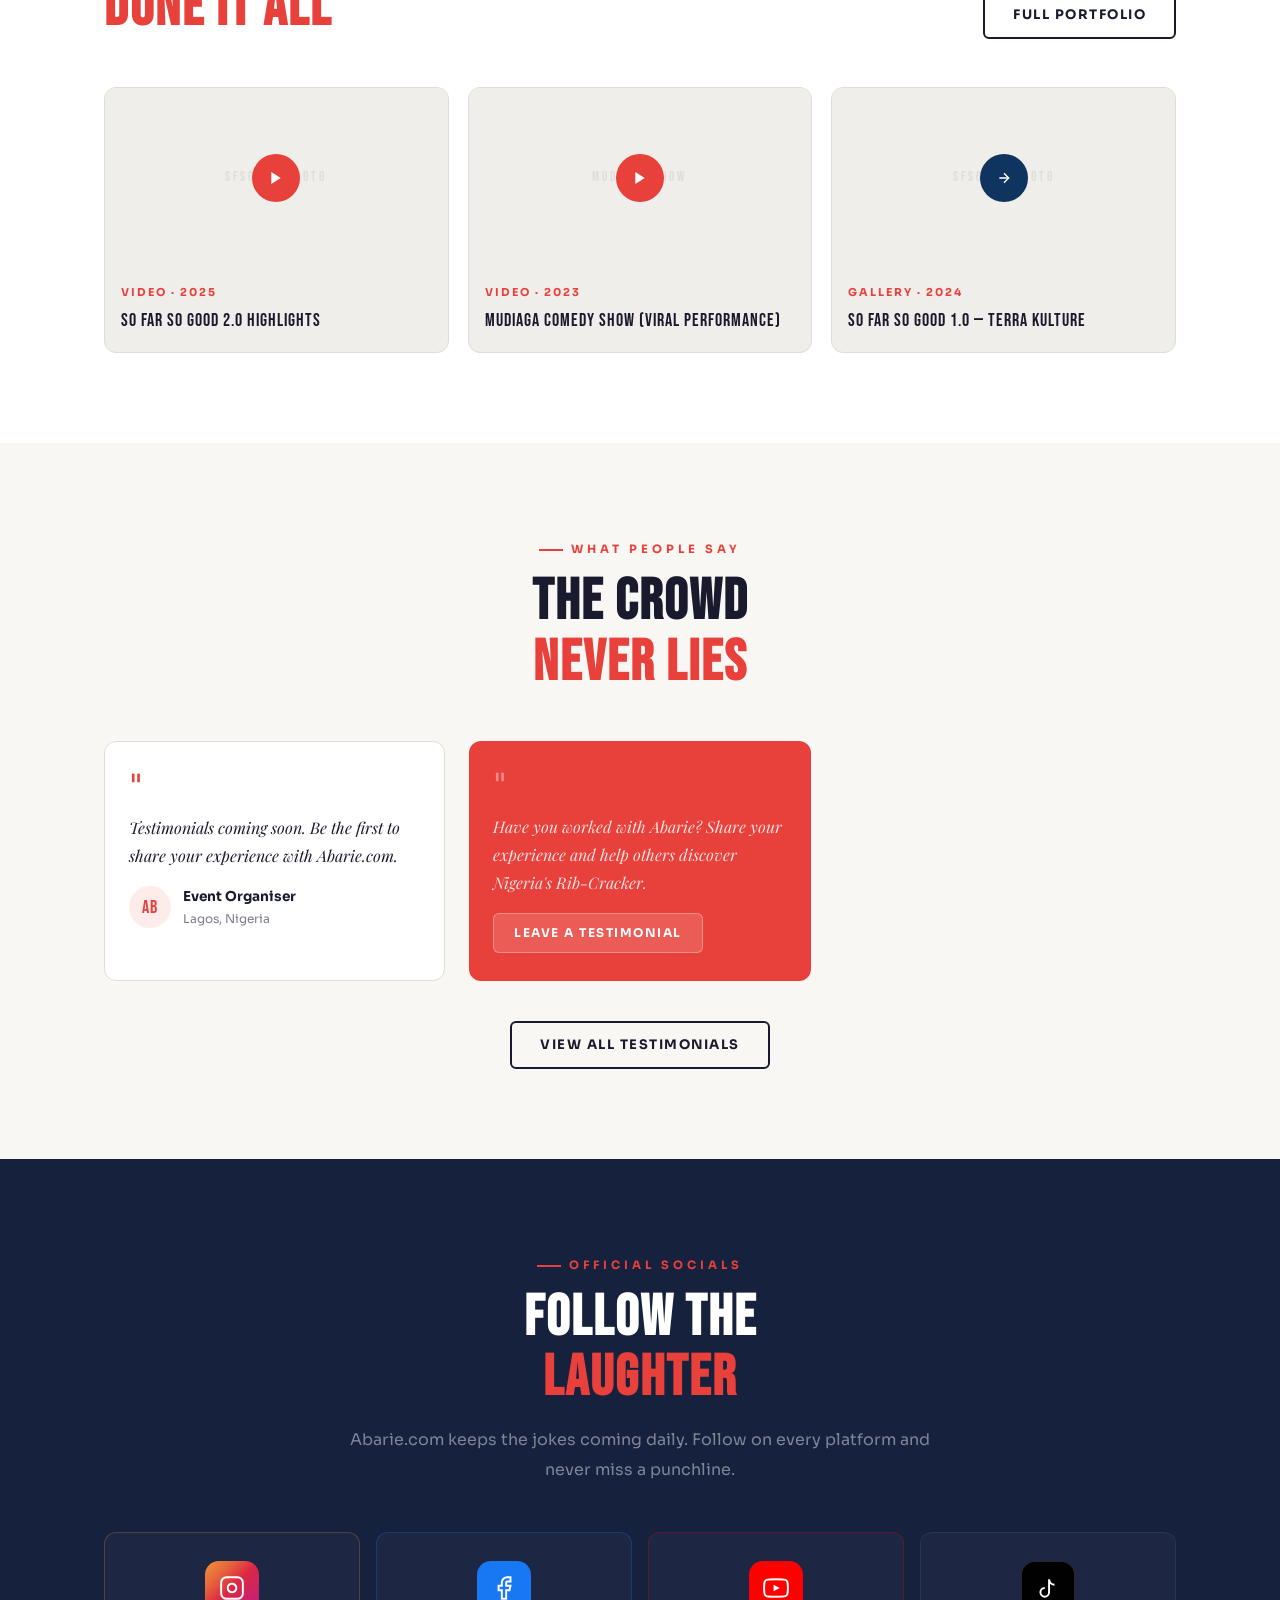
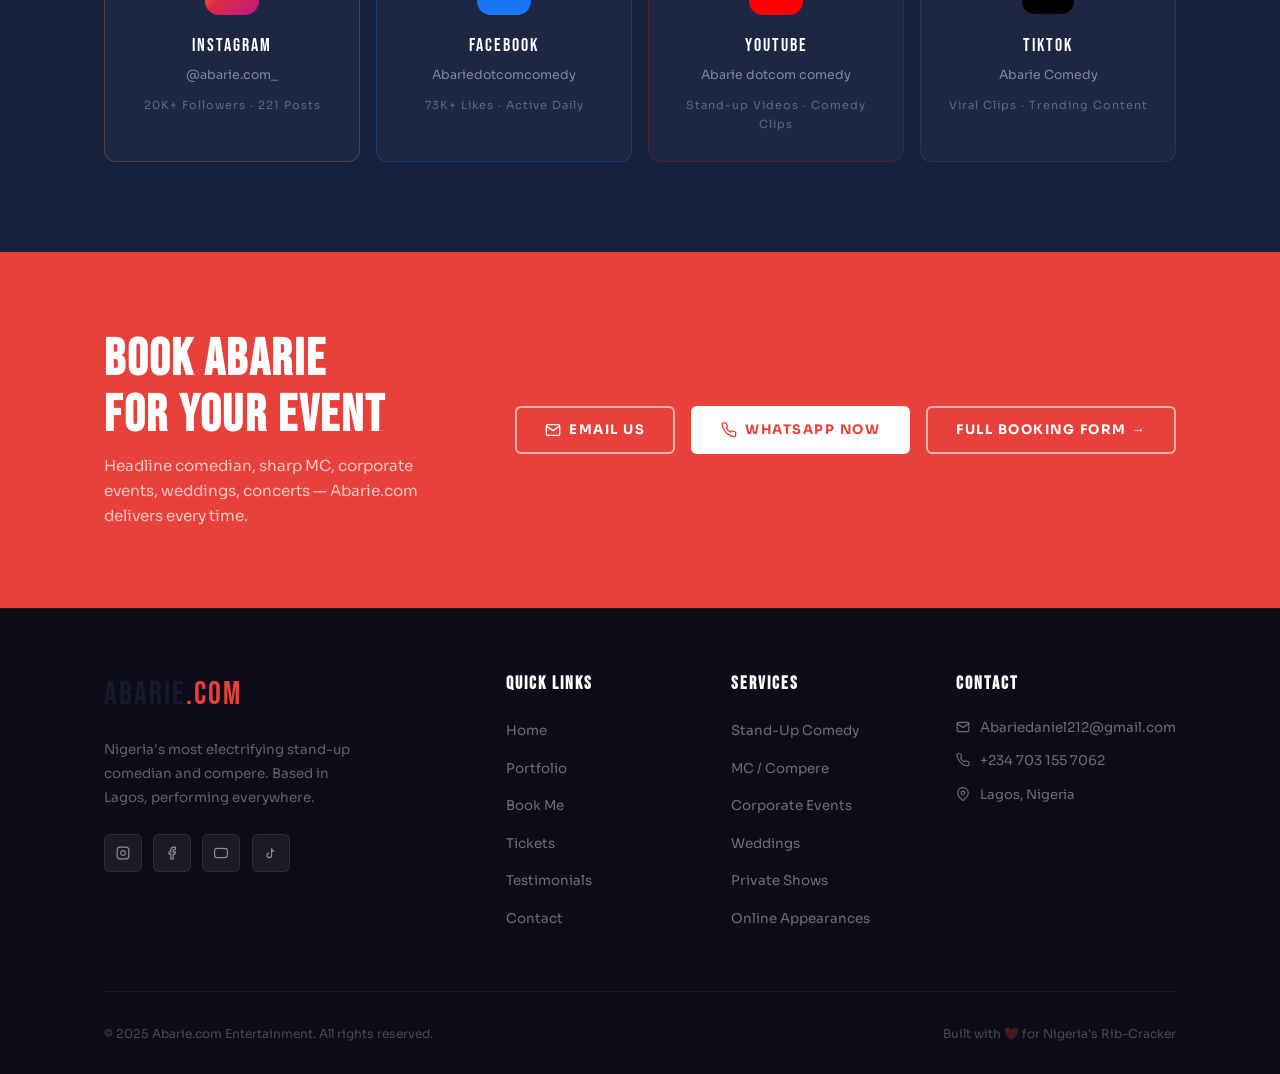
==== commit 073b6c12: "Update index.html" ====
--- a/index.html
+++ b/index.html
@@ -100,7 +100,7 @@
 
         <!-- Slide 1: Main performer photo -->
         <div class="hero-slide" style="min-width:100%;">
-          <img src="images/webp/abarie-hero-1.webp" alt="Abarie.com — Nigeria's Rib-Cracker"/>
+          <img src="images/abarie-hero-1.webp" alt="Abarie.com — Nigeria's Rib-Cracker"/>
           <div class="hero-slide-overlay">
             <h3>Nigeria's Rib-Cracker</h3>
             <p>Abarie.com — Stand-Up Comedian & Compere</p>
@@ -109,7 +109,7 @@
 
         <!-- Slide 2 -->
         <div class="hero-slide" style="min-width:100%;">
-          <img src="images/webp/abarie-hero-2.webp" alt="Abarie.com — So Far So Good"/>
+          <img src="images/abarie-hero-2.webp" alt="Abarie.com — So Far So Good"/>
           <div class="hero-slide-overlay">
             <h3>So Far So Good</h3>
             <p>Headline Comedy Show Franchise — Lagos, Nigeria</p>
@@ -118,7 +118,7 @@
 
         <!-- Slide 3 -->
         <div class="hero-slide" style="min-width:100%;">
-          <img src="images/webp/sfsg2-poster.webp" alt="So Far So Good 2.0"/>
+          <img src="images/sfsg2-poster.webp" alt="So Far So Good 2.0"/>
           <div class="hero-slide-overlay">
             <h3>So Far So Good 2.0</h3>
             <p>Hill Crest Event Center, Okota — May 25, 2025</p>
@@ -127,7 +127,7 @@
 
         <!-- Slide 4 -->
         <div class="hero-slide" style="min-width:100%;">
-          <img src="images/webp/abarie-stage.webp" alt="Abarie.com Live on Stage"/>
+          <img src="images/abarie-stage.webp" alt="Abarie.com Live on Stage"/>
           <div class="hero-slide-overlay">
             <h3>Live on Stage</h3>
             <p>Compere · Stand-Up · Corporate Events · Weddings</p>
@@ -182,7 +182,7 @@
 
       <div class="about-img-wrap reveal">
         <div class="about-img-frame">
-          <img src="images/webp/abarie-about.webp" alt="Abarie.com performer photo"/>
+          <img src="images/abarie-about.webp" alt="Abarie.com performer photo"/>
         </div>
         <div class="about-badge">
           <strong>2021</strong>
@@ -385,7 +385,7 @@
 
         <a class="yt-card" href="https://www.youtube.com/watch?v=gqENYWBeIXA" target="_blank">
           <div class="yt-thumb">
-            <img src="images/webp/sfsg2-thumb.webp" alt="SFSG 2 Highlights"/>
+            <img src="images/sfsg2-thumb.webp" alt="SFSG 2 Highlights"/>
             <div class="yt-play">
               <svg width="18" height="18" viewBox="0 0 24 24" fill="white"><polygon points="5 3 19 12 5 21 5 3"/></svg>
             </div>
@@ -399,7 +399,7 @@
 
         <a class="yt-card" href="https://www.youtube.com/watch?v=dPP57_KVzzs" target="_blank">
           <div class="yt-thumb">
-            <img src="images/webp/mudiaga-thumb.webp" alt="Mudiaga Comedy Show"/>
+            <img src="images/mudiaga-thumb.webp" alt="Mudiaga Comedy Show"/>
             <div class="yt-play">
               <svg width="18" height="18" viewBox="0 0 24 24" fill="white"><polygon points="5 3 19 12 5 21 5 3"/></svg>
             </div>
@@ -413,7 +413,7 @@
 
         <a class="yt-card" href="https://www.youtube.com/channel/UCqwQwJ-pYK1hlrEjAmgbw4Q" target="_blank">
           <div class="yt-thumb">
-            <img src="images/webp/sfsg1-thumb.webp" alt="SFSG 1.0"/>
+            <img src="images/sfsg1-thumb.webp" alt="SFSG 1.0"/>
             <div class="yt-play">
               <svg width="18" height="18" viewBox="0 0 24 24" fill="white"><polygon points="5 3 19 12 5 21 5 3"/></svg>
             </div>
@@ -427,7 +427,7 @@
 
         <a class="yt-card" href="https://www.youtube.com/channel/UCqwQwJ-pYK1hlrEjAmgbw4Q" target="_blank">
           <div class="yt-thumb">
-            <img src="images/webp/sfsg2-wide.webp" alt="More Videos on YouTube"/>
+            <img src="images/sfsg2-wide.webp" alt="More Videos on YouTube"/>
             <div class="yt-play">
               <svg width="18" height="18" viewBox="0 0 24 24" fill="white"><polygon points="5 3 19 12 5 21 5 3"/></svg>
             </div>
